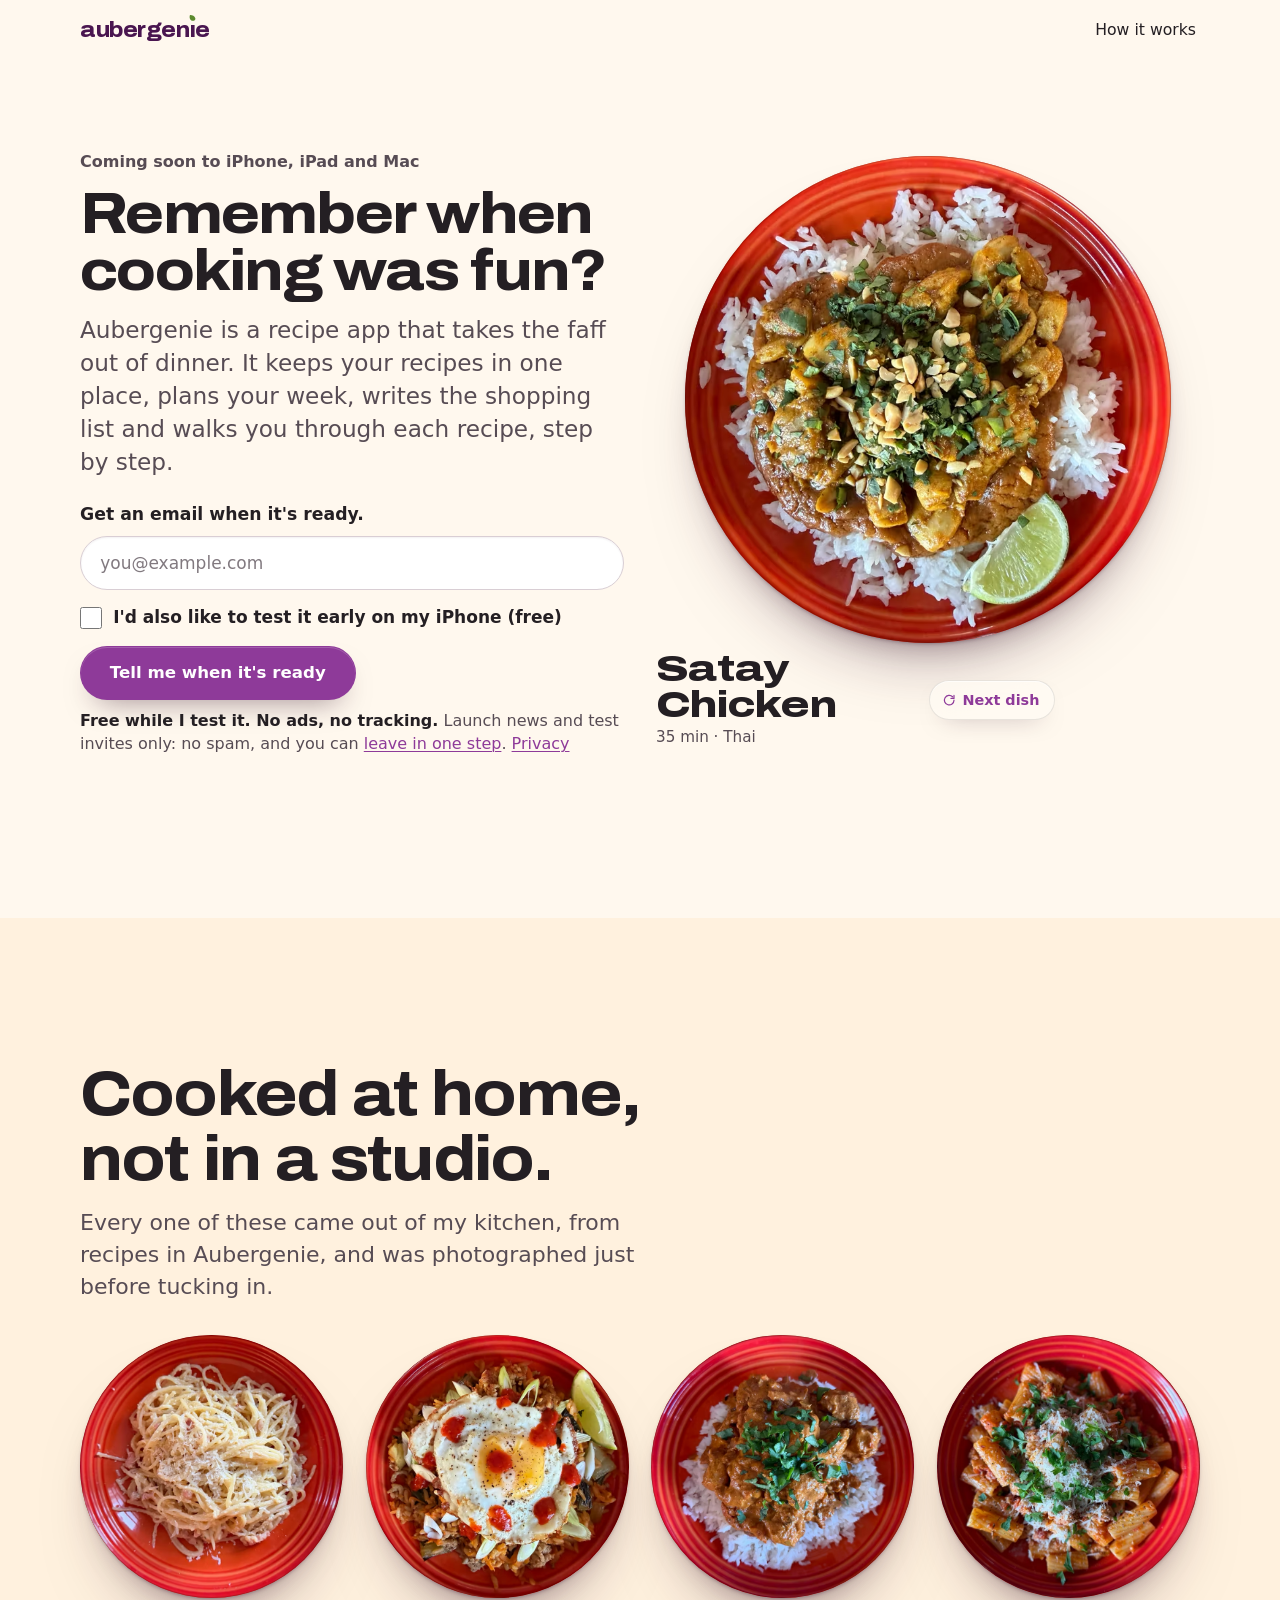
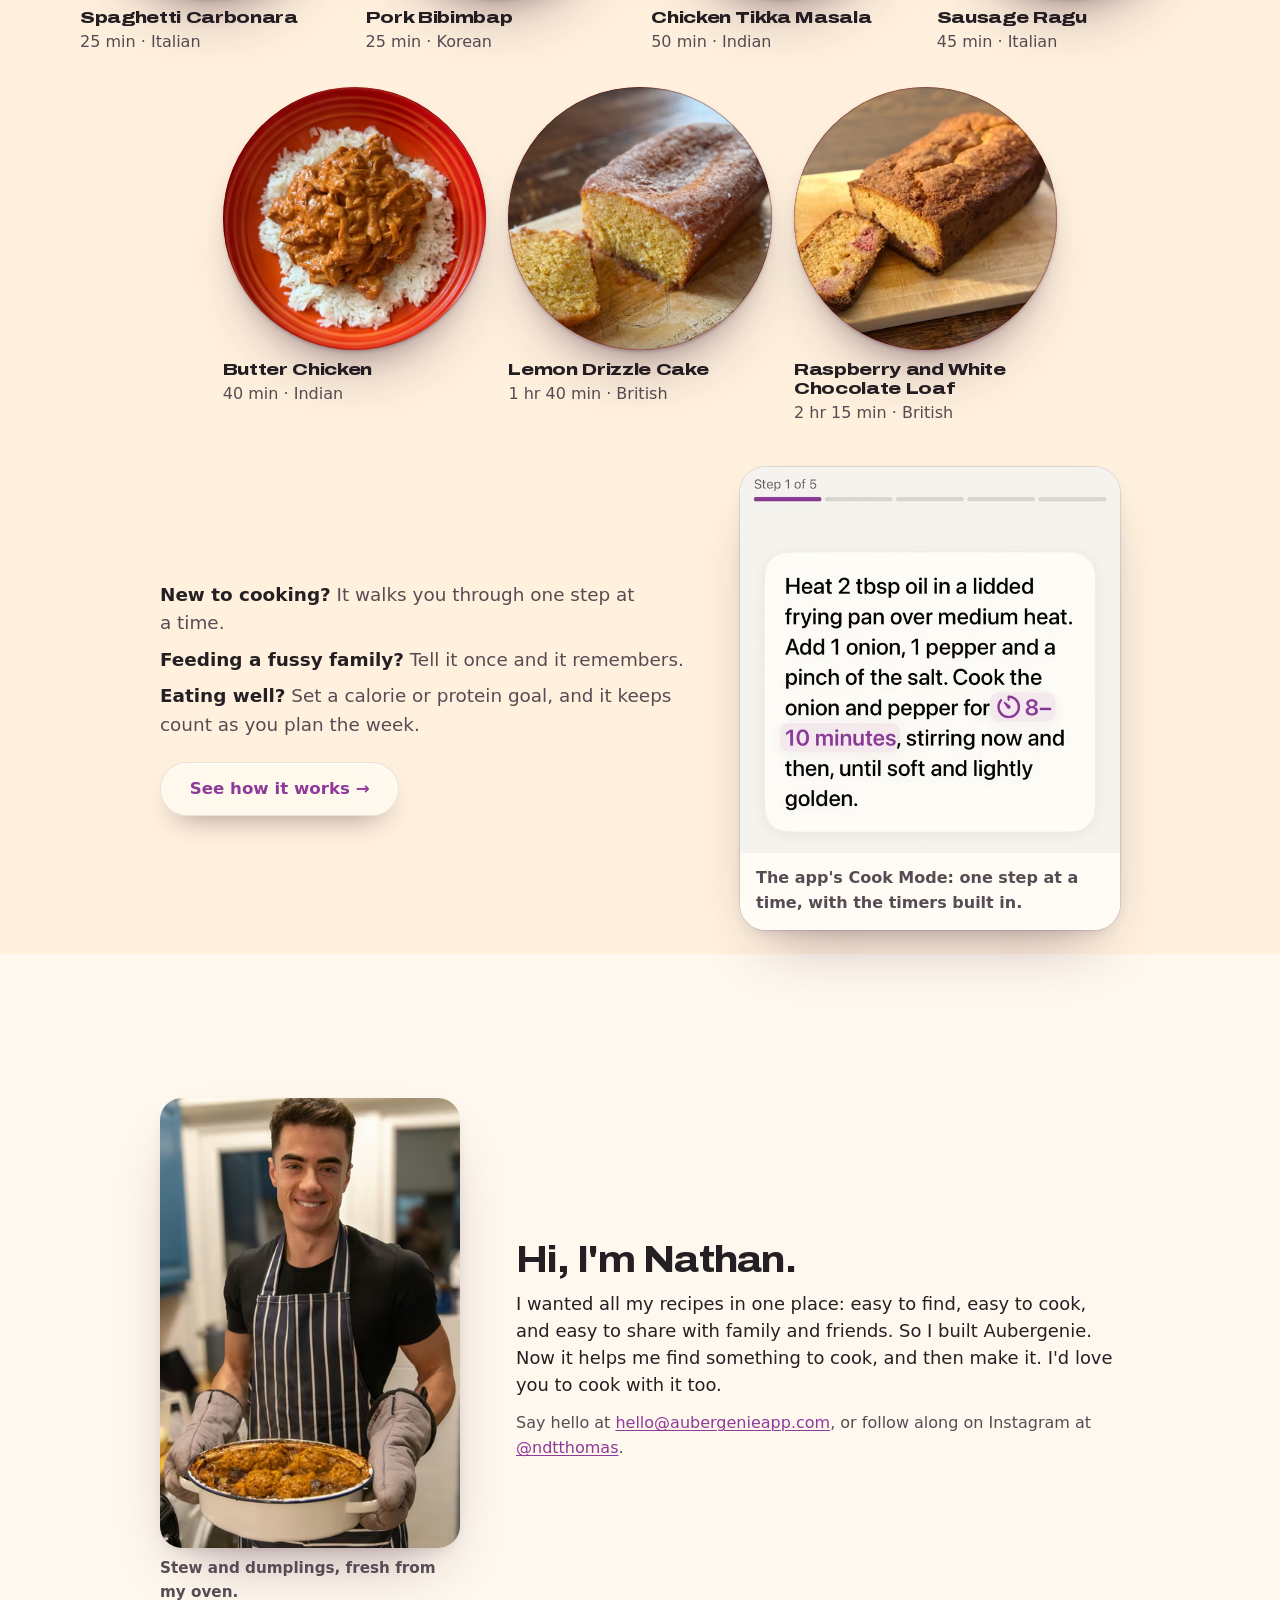
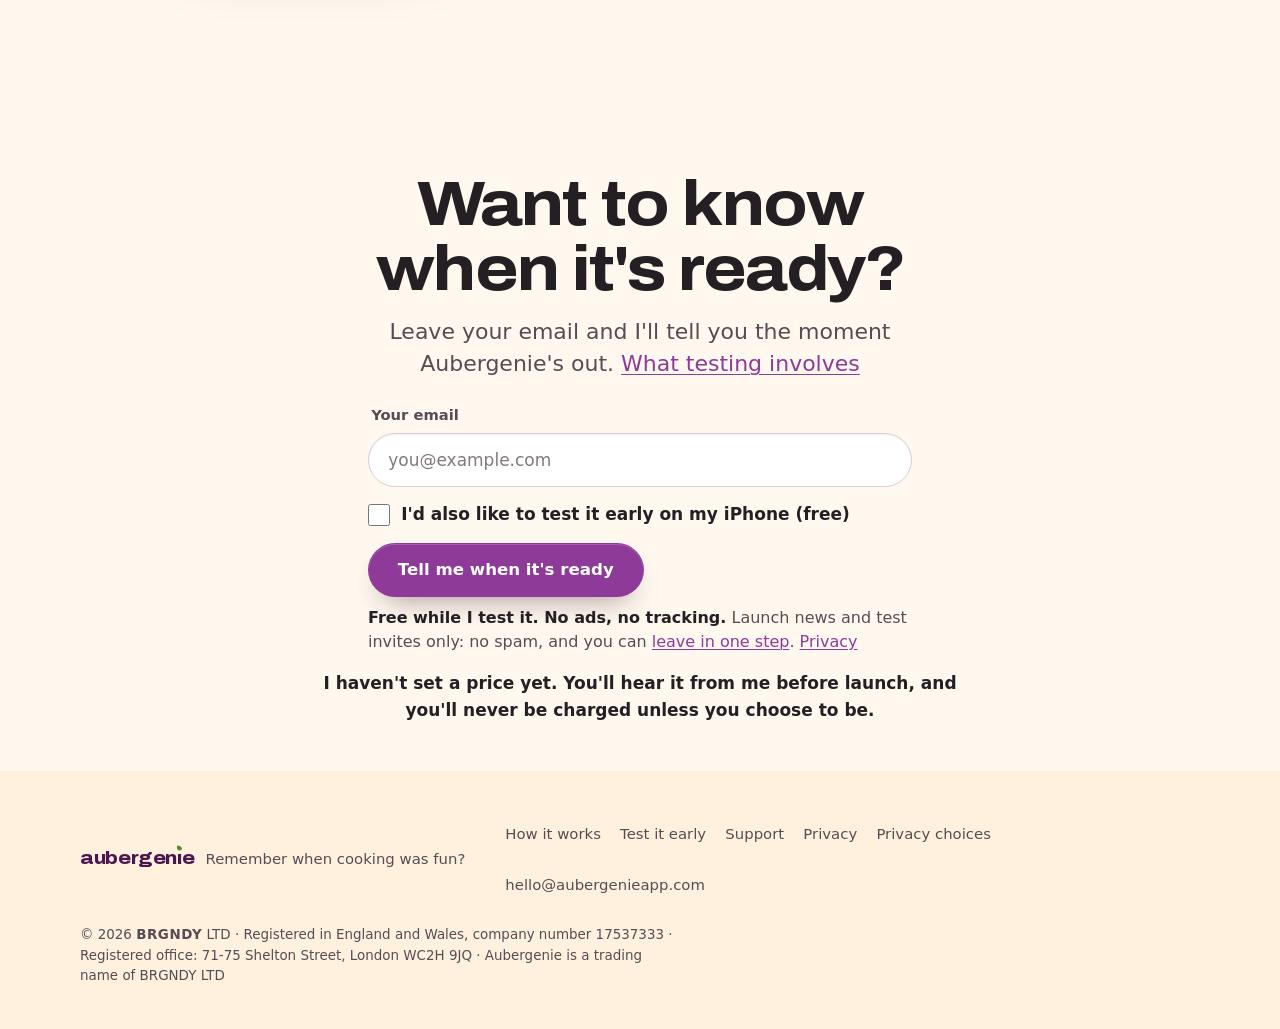
==== index.html @ 12bb4323 "One-step sign-up, one phrase for the action, and the app shown once - Sign-up is now email, tick box" ====
<!DOCTYPE html>
<html lang="en-GB">
<head>
<meta charset="utf-8">
<meta name="viewport" content="width=device-width, initial-scale=1, viewport-fit=cover">
<title>Aubergenie — Remember when cooking was fun?</title>
<meta name="description" content="Aubergenie is a recipe app that takes the faff out of dinner. It keeps your recipes in one place, plans your week, writes the shopping list and walks you through each recipe. Coming soon to iPhone, iPad and Mac.">
<link rel="canonical" href="https://aubergenieapp.com/">

<meta name="referrer" content="no-referrer">
<meta name="color-scheme" content="light dark">
<meta name="theme-color" content="#FFF8EE" media="(prefers-color-scheme: light)">
<meta name="theme-color" content="#16101A" media="(prefers-color-scheme: dark)">
<meta property="og:type" content="website">
<meta property="og:site_name" content="Aubergenie">
<meta property="og:title" content="Remember when cooking was fun?">
<meta property="og:description" content="A recipe app that takes the faff out of dinner. Coming soon to iPhone, iPad and Mac: leave your email to hear when it's ready.">
<meta property="og:url" content="https://aubergenieapp.com/">
<meta property="og:image" content="https://aubergenieapp.com/static/images/og.jpg?v=3">
<meta property="og:image:width" content="1200">
<meta property="og:image:height" content="630">
<meta property="og:image:alt" content="Aubergenie: Remember when cooking was fun? Coming soon to iPhone.">
<meta property="og:locale" content="en_GB">
<meta name="twitter:card" content="summary_large_image">
<link rel="icon" href="/static/icons/icon-32.png?v=845df502" sizes="32x32" type="image/png">
<link rel="icon" href="/static/icons/icon-192.png?v=845df502" sizes="192x192" type="image/png">
<link rel="apple-touch-icon" href="/static/icons/icon-180.png">
<link rel="manifest" href="/site.webmanifest">
<link rel="preload" href="/static/fonts/archivo-variable-latin.woff2" as="font" type="font/woff2" crossorigin>
<link rel="stylesheet" href="/static/css/site.css?v=f1d834fdd0">
<link rel="stylesheet" href="/static/css/launch.css?v=38">
<script>(function(d){d.classList.add('js');try{d.classList.add(matchMedia('(prefers-reduced-motion: reduce)').matches?'still':'motion')}catch(e){d.classList.add('still')}setTimeout(function(){if(!d.classList.contains('js-ready')){d.classList.remove('motion');d.classList.add('still')}},4000)})(document.documentElement)</script>
</head>
<body class="page-home page-launch page-index">
<a class="skip" href="#main">Skip to content</a>
<header class="site-header" data-header>
  <div class="wrap">
    <a class="brand" href="/" aria-label="Aubergenie home">
      <span class="wordmark" aria-hidden="true">aubergen<span class="wm-i">ı<svg viewBox="0 0 100 100"><path d="M50 2C78 20 92 48 84 78 78 96 56 100 40 90 14 74 10 36 50 2Z"/></svg></span>e</span>
    </a>
    <nav class="site-nav" aria-label="Site">
      <a href="/how-it-works/">How it works</a>
      <a class="btn btn-small btn-fill header-cta" href="#join" data-header-cta>Tell me when it's ready</a>
    </nav>
  </div>
</header>

<main id="main">
<section class="hero" id="top" data-hero>
  <div class="wrap hero-grid">
    <div class="hero-copy">
      <p class="hero-eyebrow">Coming soon to iPhone, iPad and Mac</p>
      <h1>Remember when cooking was fun?</h1>
      <p class="lede">Aubergenie is a recipe app that takes the faff out of dinner. It keeps your recipes in one place, plans your week, writes the shopping list and walks you through each recipe, step by step.</p>

      <form class="signup" action="mailto:hello@aubergenieapp.com" method="post" data-signup>
        <input type="hidden" name="source" value="home-top">
        <p class="hp" aria-hidden="true"><label>Leave this empty <input type="text" name="company" tabindex="-1" autocomplete="off"></label></p>
        <label class="signup-label signup-prompt" for="top-email">Get an email when it's ready.</label>
        <div class="signup-row">
          <input class="signup-email" id="top-email" type="email" name="email" autocomplete="email" autocapitalize="off" spellcheck="false" placeholder="you@example.com" required>
        </div>
        <label class="signup-check">
          <input type="checkbox" name="tester" value="yes">
          <span>I'd also like to test it early on my iPhone (free)</span>
        </label>
        <div class="signup-submit"><button class="btn btn-primary btn-fill" type="submit" data-hero-cta>Tell me when it's ready</button></div>
        <p class="signup-note"><strong>Free while I test it. No ads, no tracking.</strong> Launch news and test invites only: no spam, and you can <a href="/privacy/choices/#email-list">leave in one step</a>. <a href="/privacy/#email-list">Privacy</a></p>
        <p class="signup-status" data-signup-status role="status" aria-live="polite"></p>
      </form>
    </div>

    <div class="hero-stage">
      <figure class="plate plate-hero" data-hero-plate>
        <picture>
          <source data-plate-avif type="image/avif" srcset="/static/images/plate-satay-720.avif 720w, /static/images/plate-satay-1440.avif 1440w" sizes="(min-width: 900px) min(46vw, 700px), (min-width: 600px) 60vw, min(78vw, 320px)">
          <img data-plate-img src="/static/images/plate-satay-720.jpg"
               srcset="/static/images/plate-satay-720.jpg 720w, /static/images/plate-satay-1440.jpg 1440w"
               sizes="(min-width: 900px) min(46vw, 700px), (min-width: 600px) 60vw, min(78vw, 320px)" width="1440" height="1440" fetchpriority="high" decoding="sync"
               alt="Satay chicken on jasmine rice with chopped peanuts, coriander and a lime wedge, on a red plate.">
        </picture>
      </figure>
      <div class="float hero-float" aria-hidden="true">
        <picture>
          <source srcset="/static/icons/icon-dark-128.png?v=845df502 128w, /static/icons/icon-dark-256.png?v=845df502 256w" media="(prefers-color-scheme: dark)" sizes="(min-width: 900px) 88px, 56px">
          <img class="float-icon" src="/static/icons/icon-128.png?v=845df502" srcset="/static/icons/icon-128.png?v=845df502 128w, /static/icons/icon-256.png?v=845df502 256w" sizes="(min-width: 900px) 88px, 56px" width="56" height="56" decoding="async" alt="">
        </picture>
        <i class="float-shadow"></i>
      </div>
      <div class="hero-caption" aria-live="polite" aria-atomic="true">
        <p class="dish" data-plate-title>Satay Chicken</p>
        <p class="facts" data-plate-facts>35 min · Thai</p>
      </div>
      <button class="btn btn-small btn-next" type="button" data-next-dish hidden>
        <svg viewBox="0 0 24 24" aria-hidden="true"><path d="M20 12a8 8 0 1 1-2.3-5.7"/><path d="M20 4v5h-5"/></svg>Next dish
      </button>
    </div>
  </div>
  <script type="application/json" data-dishes>[{"stem": "satay", "title": "Satay Chicken", "facts": "35 min \u00b7 Thai", "alt": "Satay chicken on jasmine rice with chopped peanuts, coriander and a lime wedge, on a red plate."}, {"stem": "chicken-tikka-masala", "title": "Chicken Tikka Masala", "facts": "50 min \u00b7 Indian", "alt": "Chicken tikka masala on rice with coriander, on a red plate."}, {"stem": "spaghetti-carbonara", "title": "Spaghetti Carbonara", "facts": "25 min \u00b7 Italian", "alt": "Spaghetti carbonara with grated cheese, on a red plate."}, {"stem": "bibimbap", "title": "Pork Bibimbap", "facts": "25 min \u00b7 Korean", "alt": "A Korean rice bowl with pork, vegetables and a fried egg with chilli sauce, on a red plate."}, {"stem": "butter-chicken", "title": "Butter Chicken", "facts": "40 min \u00b7 Indian", "alt": "Butter chicken on basmati rice, on a red plate."}, {"stem": "ragu", "title": "Sausage Ragu", "facts": "45 min \u00b7 Italian", "alt": "Rigatoni in a sausage ragu with parsley and grated Parmesan, on a red plate."}, {"stem": "lemon-drizzle-cake", "title": "Lemon Drizzle Cake", "facts": "1 hr 40 min \u00b7 British", "alt": "A lemon drizzle loaf with a slice cut, on a wooden board."}]</script>
</section>

<section class="scene scene-plates band" id="plates" data-reveal>
  <div class="wrap">
    <header class="scene-head">
      <h2>Cooked at home, not in a studio.</h2>
      <p class="scene-lede">Every one of these came out of my kitchen, from recipes in Aubergenie, and was photographed just before tucking in.</p>
    </header>
    <ul class="gallery reveal" tabindex="0" aria-label="Dishes cooked from recipes in Aubergenie">
<li class="plate plate-small"><picture><source type="image/avif" srcset="/static/images/plate-spaghetti-carbonara-720.avif"><img src="/static/images/plate-spaghetti-carbonara-720.jpg" width="720" height="720" loading="lazy" decoding="async" alt="Spaghetti carbonara with grated cheese, on a red plate."></picture><p class="plate-name"><span class="dish">Spaghetti Carbonara</span><span class="facts">25 min · Italian</span></p></li>
<li class="plate plate-small"><picture><source type="image/avif" srcset="/static/images/plate-bibimbap-720.avif"><img src="/static/images/plate-bibimbap-720.jpg" width="720" height="720" loading="lazy" decoding="async" alt="A Korean rice bowl with pork, vegetables and a fried egg with chilli sauce, on a red plate."></picture><p class="plate-name"><span class="dish">Pork Bibimbap</span><span class="facts">25 min · Korean</span></p></li>
<li class="plate plate-small"><picture><source type="image/avif" srcset="/static/images/plate-chicken-tikka-masala-720.avif"><img src="/static/images/plate-chicken-tikka-masala-720.jpg" width="720" height="720" loading="lazy" decoding="async" alt="Chicken tikka masala on rice with coriander, on a red plate."></picture><p class="plate-name"><span class="dish">Chicken Tikka Masala</span><span class="facts">50 min · Indian</span></p></li>
<li class="plate plate-small"><picture><source type="image/avif" srcset="/static/images/plate-ragu-720.avif"><img src="/static/images/plate-ragu-720.jpg" width="720" height="720" loading="lazy" decoding="async" alt="Rigatoni in a sausage ragu with parsley and grated Parmesan, on a red plate."></picture><p class="plate-name"><span class="dish">Sausage Ragu</span><span class="facts">45 min · Italian</span></p></li>
<li class="plate plate-small"><picture><source type="image/avif" srcset="/static/images/plate-butter-chicken-720.avif"><img src="/static/images/plate-butter-chicken-720.jpg" width="720" height="720" loading="lazy" decoding="async" alt="Butter chicken on basmati rice, on a red plate."></picture><p class="plate-name"><span class="dish">Butter Chicken</span><span class="facts">40 min · Indian</span></p></li>
<li class="plate plate-small"><picture><source type="image/avif" srcset="/static/images/plate-lemon-drizzle-cake-720.avif"><img src="/static/images/plate-lemon-drizzle-cake-720.jpg" width="720" height="720" loading="lazy" decoding="async" alt="A lemon drizzle loaf with a slice cut, on a wooden board."></picture><p class="plate-name"><span class="dish">Lemon Drizzle Cake</span><span class="facts">1 hr 40 min · British</span></p></li>
<li class="plate plate-small"><picture><source type="image/avif" srcset="/static/images/plate-raspberry-white-chocolate-loaf-720.avif"><img src="/static/images/plate-raspberry-white-chocolate-loaf-720.jpg" width="720" height="720" loading="lazy" decoding="async" alt="A raspberry and white chocolate loaf with a slice cut, on a wooden board."></picture><p class="plate-name"><span class="dish">Raspberry and White Chocolate Loaf</span><span class="facts">2 hr 15 min · British</span></p></li>
    </ul>
    <p class="gallery-hint" aria-hidden="true">Swipe for more</p>
    <div class="peek">
    <ul class="plates-for">
      <li><strong>New to cooking?</strong> It walks you through one step at a time.</li>
      <li><strong>Feeding a fussy family?</strong> Tell it once and it remembers.</li>
      <li><strong>Eating well?</strong> Set a calorie or protein goal, and it keeps count as you plan the week.</li>
    </ul>
    <figure class="shot-detail peek-shot">
      <picture>
        <source media="(prefers-color-scheme: dark)" type="image/avif" srcset="/static/images/peek-cook-dark-640.avif 640w, /static/images/peek-cook-dark-1280.avif 1280w" sizes="(min-width: 760px) 380px, min(100vw - 40px, 420px)">
        <source media="(prefers-color-scheme: dark)" srcset="/static/images/peek-cook-dark-640.jpg 640w, /static/images/peek-cook-dark-1280.jpg 1280w" sizes="(min-width: 760px) 380px, min(100vw - 40px, 420px)">
        <source type="image/avif" srcset="/static/images/peek-cook-640.avif 640w, /static/images/peek-cook-1280.avif 1280w" sizes="(min-width: 760px) 380px, min(100vw - 40px, 420px)">
        <img src="/static/images/peek-cook-640.jpg" srcset="/static/images/peek-cook-640.jpg 640w, /static/images/peek-cook-1280.jpg 1280w" sizes="(min-width: 760px) 380px, min(100vw - 40px, 420px)" width="640" height="650" loading="lazy" decoding="async"
             alt="Aubergenie's Cook Mode, step 1 of 5, in large text: heat 2 tbsp oil, add 1 onion, 1 pepper and a pinch of salt, and cook for 8 to 10 minutes, with the time shown as a timer you can tap.">
      </picture>
      <figcaption>The app's Cook Mode: one step at a time, with the timers built in.</figcaption>
    </figure>
    <p class="plates-more"><a class="btn btn-primary" href="/how-it-works/">See how it works &rarr;</a></p>
    </div>
  </div>
</section>

<section class="scene scene-meet" id="meet" data-reveal>
  <div class="wrap meet-grid reveal">
    <figure class="founder-photo">
      <picture>
        <source type="image/avif" srcset="/static/images/nathan-stew-400.avif 400w, /static/images/nathan-stew-724.avif 724w" sizes="(min-width: 900px) 260px, 220px">
        <img src="/static/images/nathan-stew-400.jpg" srcset="/static/images/nathan-stew-400.jpg 400w, /static/images/nathan-stew-724.jpg 724w" sizes="(min-width: 900px) 260px, 220px" width="400" height="600" loading="lazy" decoding="async"
             alt="Nathan in his kitchen, wearing a striped apron and oven gloves, holding a dish of stew and dumplings fresh from the oven.">
      </picture>
      <figcaption>Stew and dumplings, fresh from my oven.</figcaption>
    </figure>
    <div class="founder-note">
      <p class="founder-hi">Hi, I'm Nathan.</p>
      <p class="founder">I wanted all my recipes in one place: easy to find, easy to cook, and easy to share with family and friends. So I built Aubergenie. Now it helps me find something to cook, and then make it. I'd love you to cook with it too.</p>
      <p class="founder-contact">Say hello at <a href="mailto:hello@aubergenieapp.com">hello@aubergenieapp.com</a>, or follow along on Instagram at <a href="https://www.instagram.com/ndtthomas/" rel="me">@ndtthomas</a>.</p>
    </div>
  </div>
</section>

<section class="scene scene-invite scene-join" id="join" data-reveal>
  <div class="wrap invite-grid reveal">
    <h2>Want to know when it's ready?</h2>
    <p class="scene-lede invite-lede">Leave your email and I'll tell you the moment Aubergenie's out. <a href="/beta/">What testing involves</a></p>

      <form class="signup signup-centre" action="mailto:hello@aubergenieapp.com" method="post" data-signup>
        <input type="hidden" name="source" value="home-join">
        <p class="hp" aria-hidden="true"><label>Leave this empty <input type="text" name="company" tabindex="-1" autocomplete="off"></label></p>
        <label class="signup-label" for="join-email">Your email</label>
        <div class="signup-row">
          <input class="signup-email" id="join-email" type="email" name="email" autocomplete="email" autocapitalize="off" spellcheck="false" placeholder="you@example.com" required>
        </div>
        <label class="signup-check">
          <input type="checkbox" name="tester" value="yes">
          <span>I'd also like to test it early on my iPhone (free)</span>
        </label>
        <div class="signup-submit"><button class="btn btn-primary btn-fill" type="submit">Tell me when it's ready</button></div>
        <p class="signup-note"><strong>Free while I test it. No ads, no tracking.</strong> Launch news and test invites only: no spam, and you can <a href="/privacy/choices/#email-list">leave in one step</a>. <a href="/privacy/#email-list">Privacy</a></p>
        <p class="signup-status" data-signup-status role="status" aria-live="polite"></p>
      </form>

    <p class="invite-trust">I haven't set a price yet. You'll hear it from me before launch, and you'll never be charged unless you choose to be.</p>
  </div>
</section>

</main>

<footer class="site-footer">
  <div class="wrap">
    <div class="footer-brand">
      <span class="wordmark wordmark-small" aria-hidden="true">aubergen<span class="wm-i">ı<svg viewBox="0 0 100 100"><path d="M50 2C78 20 92 48 84 78 78 96 56 100 40 90 14 74 10 36 50 2Z"/></svg></span>e</span><span class="sr-only">Aubergenie</span>
      <span class="footer-tag">Remember when cooking was fun?</span>
    </div>
    <nav class="footer-nav" aria-label="Legal and support">
      <a href="/how-it-works/">How it works</a>
      <a href="/beta/">Test it early</a>
      <a href="/support/">Support</a>
      <a href="/privacy/">Privacy</a>
      <a href="/privacy/choices/">Privacy choices</a>
      <a href="mailto:hello@aubergenieapp.com">hello@aubergenieapp.com</a>
    </nav>
    <p class="footer-legal">© 2026 <span class="brgndy">BRGNDY</span> LTD · Registered in England and Wales, company number 17537333 · Registered office: 71-75 Shelton Street, London WC2H 9JQ · Aubergenie is a trading name of BRGNDY LTD</p>
  </div>
</footer>
<script src="/static/js/site.js?v=4" defer></script>
<script src="/static/js/signup.js?v=10" defer></script>
</body>
</html>
---- static/css/site.css ----
:root {
  --paper: #FFF8EE;
  --band: #FFF1DE;
  --surface: #FFFCF6;
  --raised: #FFFFFF;
  --hair: #E9D9C8;
  --hair-strong: #D9CED4;
  --ink: #241F23;
  --ink-2: #6E626A;
  --accent: #8E3A99;
  --accent-strong: #6B2575;
  --accent-soft: #F4E5E6;
  --mark: #4A1650;
  --leaf: #5C8A2E;
  --yolk: #FFB51F;
  --flesh: #FFF1DE;
  --success: #286348;
  --glass: rgba(255, 251, 245, .74);
  --glass-edge: rgba(36, 31, 35, .10);
  --glass-lip: rgba(255, 255, 255, .65);
  --g1: #F26A14;
  --g2: #E82267;
  --g3: #7A32E0;
  --shadow-ink: 52, 18, 40;
  --shadow: 0 30px 60px -30px rgba(var(--shadow-ink), .45), 0 6px 18px -10px rgba(var(--shadow-ink), .25);
  --shadow-soft: 0 18px 40px -26px rgba(var(--shadow-ink), .4);
  --plate-shadow: 0 40px 70px -40px rgba(var(--shadow-ink), .55), 0 14px 30px -18px rgba(var(--shadow-ink), .35);
  --radius: 28px;
  --radius-s: 18px;
  --wrap: 1120px;
  --gutter: max(20px, env(safe-area-inset-left), env(safe-area-inset-right));
  --font: -apple-system, BlinkMacSystemFont, system-ui, "SF Pro Text", "Helvetica Neue", Helvetica, Arial, sans-serif;
  --mono: ui-monospace, "SF Mono", Menlo, Consolas, monospace;
  --ease: cubic-bezier(.2, .7, .2, 1);
  --dur: .7s;
  color-scheme: light dark;
}
@media (prefers-color-scheme: dark) {
  :root {
    --paper: #16101A;
    --band: #211923;
    --surface: #231A26;
    --raised: #2A202C;
    --hair: #3A2C3B;
    --hair-strong: #514650;
    --ink: #FFF1DE;
    --ink-2: #C4B7BF;
    --accent: #C88FD3;
    --accent-strong: #E2BCEA;
    --accent-soft: #36273B;
    --mark: #FFF1DE;
    --yolk: #E5A11C;
    --success: #96D4AD;
    --glass: rgba(42, 32, 44, .66);
    --glass-edge: rgba(255, 255, 255, .12);
    --glass-lip: rgba(255, 255, 255, .10);
    --shadow-ink: 0, 0, 0;
    --shadow: 0 30px 60px -30px rgba(0, 0, 0, .8), 0 6px 18px -10px rgba(0, 0, 0, .5);
    --shadow-soft: 0 18px 40px -26px rgba(0, 0, 0, .7);
    --plate-shadow: 0 40px 70px -36px rgba(0, 0, 0, .9), 0 14px 30px -16px rgba(0, 0, 0, .6);
  }
}
@media (prefers-contrast: more) {
  :root { --accent: var(--accent-strong); --glass: var(--surface); --glass-edge: #887B85; }
}
*, *::before, *::after { box-sizing: border-box; }
html { -webkit-text-size-adjust: 100%; scroll-behavior: smooth; scroll-padding-top: calc(72px + env(safe-area-inset-top)); }
@supports (font: -apple-system-body) { html { font: -apple-system-body; } }
@media (prefers-reduced-motion: reduce) { html { scroll-behavior: auto; } }
body {
  margin: 0;
  font: 1rem/1.55 var(--font);
  color: var(--ink);
  background: var(--paper);
  -webkit-font-smoothing: antialiased;
  text-rendering: optimizeLegibility;
  overflow-x: hidden;
}
@supports not (font: -apple-system-body) { body { font-size: 1.0625rem; } }
img { max-width: 100%; height: auto; }
a { color: var(--accent); text-decoration-thickness: 1px; text-underline-offset: .15em; }
a:hover { text-decoration-thickness: 2px; }
:focus-visible { outline: 3px solid var(--accent); outline-offset: 3px; border-radius: 8px; }
.sr-only { position: absolute; width: 1px; height: 1px; overflow: hidden; clip: rect(0 0 0 0); white-space: nowrap; }
[hidden] { display: none !important; }
svg { fill: none; stroke: currentColor; stroke-width: 2; stroke-linecap: round; stroke-linejoin: round; }
h1, h2, h3 { margin: 0; line-height: 1.04; letter-spacing: -0.028em; font-weight: 700; text-wrap: balance; }
h1 { font-size: clamp(2.25rem, 1.2rem + 4.5vw, 4.75rem); font-weight: 760; letter-spacing: -0.03em; line-height: 1; }
h2 { font-size: clamp(2.25rem, 1.4rem + 3.2vw, 4rem); font-weight: 740; letter-spacing: -0.028em; line-height: 1.02; }
h3 { font-size: clamp(1.375rem, 1.2rem + .75vw, 1.75rem); font-weight: 700; letter-spacing: -0.015em; line-height: 1.12; }
p { margin: 0; }
p + p { margin-top: 1em; }
@font-face {
  font-family: "Archivo";
  font-style: normal; font-weight: 100 900; font-stretch: 62% 125%; font-display: swap;
  src: url("/static/fonts/archivo-variable-latin.woff2") format("woff2");
  unicode-range: U+0000-00FF, U+0131, U+0152-0153, U+02BB-02BC, U+02C6, U+02DA, U+02DC, U+0304, U+0308, U+0329, U+2000-206F, U+20AC, U+2122, U+2191, U+2193, U+2212, U+2215, U+FEFF, U+FFFD;
}
.wordmark {
  font-family: "Archivo", var(--font); font-weight: 760; font-stretch: 115%;
  letter-spacing: -0.02em; line-height: 1; color: var(--mark); font-size: 1.32rem; white-space: nowrap;
}
.wm-i { position: relative; display: inline-block; }
.wm-i svg { position: absolute; left: 50%; top: 0; width: .36em; height: .36em; transform: translate(-50%, -64%) rotate(-35deg); fill: var(--leaf); stroke: none; }
.wordmark-small { font-size: 1.15rem; }
.dish { font-family: "Archivo", var(--font); font-weight: 800; font-stretch: 125%; letter-spacing: -0.02em; line-height: .98; }
h1, h2 { font-family: "Archivo", var(--font); font-stretch: 112%; }
.facts { font-size: .95rem; font-weight: 500; color: var(--ink-2); font-variant-numeric: tabular-nums; }
code { font-family: var(--mono); font-size: .92em; background: var(--surface); border: 1px solid var(--hair); border-radius: 6px; padding: .05em .35em; }
pre { font-family: var(--mono); font-size: .9rem; line-height: 1.5; background: var(--surface); border: 1px solid var(--hair); border-radius: 14px; padding: 1rem 1.2rem; overflow-x: auto; }
pre code { background: none; border: 0; padding: 0; font-size: inherit; }
.wrap { width: min(100% - 2 * var(--gutter), var(--wrap)); margin-inline: auto; }
.eyebrow { font-size: .95rem; font-weight: 600; color: var(--accent); margin: 0 0 .8rem; }
.lede { font-size: clamp(1.15rem, 1.05rem + .55vw, 1.45rem); line-height: 1.42; color: var(--ink-2); max-width: 34ch; text-wrap: pretty; }
.scene-lede { font-size: clamp(1.125rem, 1rem + .56vw, 1.375rem); line-height: 1.45; color: var(--ink-2); max-width: 42ch; text-wrap: pretty; margin-top: 1rem; }
.quiet-centre { margin-inline: auto; text-align: center; }
.quiet { margin-top: 1rem; font-size: .92rem; line-height: 1.5; color: var(--ink-2); max-width: 42ch; text-wrap: pretty; }
.meta { color: var(--ink-2); font-size: .95rem; }
.small { font-size: .85rem; color: var(--ink-2); }
.skip { position: absolute; left: 1rem; top: -3rem; background: var(--raised); color: var(--ink); padding: .6rem 1rem; border-radius: 999px; z-index: 100; }
.skip:focus { top: 1rem; }
.btn {
  display: inline-flex; align-items: center; justify-content: center; gap: .5rem;
  min-height: 52px; padding: 0 1.6rem; border-radius: 999px;
  font: 600 1.04rem/1.2 var(--font); text-decoration: none; color: var(--accent);
  background: var(--glass);
  border: 1px solid var(--glass-edge);
  box-shadow: inset 0 1px 0 var(--glass-lip), 0 10px 24px -16px rgba(var(--shadow-ink), .5);
  -webkit-backdrop-filter: blur(18px) saturate(1.3); backdrop-filter: blur(18px) saturate(1.3);
  transition: transform .18s var(--ease), box-shadow .18s var(--ease);
  cursor: pointer;
}
.btn svg { width: 1.1em; height: 1.1em; }
.btn:hover { transform: translateY(-1px); box-shadow: inset 0 1px 0 var(--glass-lip), 0 14px 28px -14px rgba(var(--shadow-ink), .5); text-decoration: none; }
.btn:active { transform: translateY(0); }
.btn-primary { min-height: 54px; padding: 0 1.8rem; box-shadow: inset 0 1px 0 var(--glass-lip), 0 14px 30px -16px rgba(var(--shadow-ink), .55); }
.btn-primary:hover { box-shadow: inset 0 1px 0 var(--glass-lip), 0 18px 34px -16px rgba(var(--shadow-ink), .6); }
.btn-quiet { background: transparent; border-color: transparent; box-shadow: none; -webkit-backdrop-filter: none; backdrop-filter: none; }
.btn-quiet:hover { box-shadow: none; text-decoration: underline; transform: none; }
.btn-small { min-height: 44px; padding: 0 1.1rem; font-size: .95rem; }
.btn-round { width: 46px; height: 46px; min-height: 0; padding: 0; border-radius: 50%; }
.btn-round svg { width: 20px; height: 20px; }
.still .btn, .still .btn:hover { transition: none; transform: none; }
.chips { display: flex; flex-wrap: wrap; gap: .5rem; margin: 1.3rem 0 0; padding: 2px; }
.chip:focus-visible { outline-offset: -3px; }
.chip {
  flex: 0 0 auto; min-height: 40px; padding: 0 .95rem; border-radius: 999px;
  font: 600 .95rem/1 var(--font); color: var(--ink); background: var(--glass);
  border: 1px solid var(--glass-edge); box-shadow: inset 0 1px 0 var(--glass-lip);
  -webkit-backdrop-filter: blur(14px); backdrop-filter: blur(14px); cursor: pointer;
  transition: background .18s ease, color .18s ease, border-color .18s ease;
}
.chip[aria-pressed="true"] { color: var(--accent); background: var(--accent-soft); border-color: color-mix(in srgb, var(--accent) 35%, transparent); }
@media (hover: hover) { .chip:hover { border-color: color-mix(in srgb, var(--accent) 45%, var(--glass-edge)); } }
.actions { display: flex; flex-wrap: wrap; gap: .6rem 1rem; align-items: center; margin-top: 1.5rem; }
.actions-centre { justify-content: center; }
.cta-note { margin-top: .7rem; font-size: 1rem; color: var(--ink-2); max-width: 44ch; text-wrap: pretty; }
.cta-secondary { margin-top: .45rem; font-size: .92rem; }
.cta-secondary:empty { display: none; }
.link-quiet { color: var(--accent); font-weight: 600; text-decoration: none; }
.link-quiet:hover { text-decoration: underline; }
.copy-btn {
  font: 600 .88rem/1 var(--font); color: var(--accent); background: var(--surface);
  border: 1px solid var(--hair); border-radius: 999px; padding: .5rem .85rem; cursor: pointer; margin-left: .4rem;
}
.copy-btn:hover { border-color: var(--accent); }
.site-header { position: sticky; top: 0; z-index: 20; background: transparent; }
.site-header::before {
  content: ""; position: absolute; inset: 0; opacity: 0; pointer-events: none;
  background: color-mix(in srgb, var(--paper) 80%, transparent);
  -webkit-backdrop-filter: blur(18px) saturate(1.3); backdrop-filter: blur(18px) saturate(1.3);
  border-bottom: 1px solid color-mix(in srgb, var(--hair) 70%, transparent);
}
.motion .site-header::before { transition: opacity .3s ease; }
.site-header.is-scrolled::before { opacity: 1; }
.site-header .wrap { position: relative; display: flex; align-items: center; justify-content: space-between; padding: 8px 0; min-height: 56px; }
.brand { display: inline-flex; align-items: center; gap: .55rem; color: var(--ink); text-decoration: none; min-height: 44px; }
.brand-icon { border-radius: 8px; box-shadow: 0 2px 8px -3px rgba(var(--shadow-ink), .5); }
.site-nav { display: flex; align-items: center; gap: 1rem; }
.site-nav > a:not(.btn) { color: var(--ink); text-decoration: none; font-weight: 500; font-size: .98rem; display: inline-flex; align-items: center; min-height: 44px; padding: 0 .25rem; }
.site-nav > a:not(.btn):hover { color: var(--accent); }
.header-cta { white-space: nowrap; }
.js .page-home .header-cta { display: none; }
.js .page-home .site-header.cta-away .header-cta { display: inline-flex; }
.motion .page-home .site-header.cta-away .header-cta { animation: fade .3s ease; }
@media (max-width: 899px) { .wordmark { font-size: 1.15rem; } }
.site-footer { background: var(--band); margin-top: 5rem; padding: 2.6rem 0 calc(2.6rem + env(safe-area-inset-bottom)); font-size: .93rem; color: var(--ink-2); }
.site-footer .wrap { display: grid; gap: 1.1rem; }
.footer-brand { display: flex; align-items: baseline; gap: .7rem; flex-wrap: wrap; }
.footer-tag { color: var(--ink-2); }
.footer-nav { display: flex; flex-wrap: wrap; gap: .4rem 1.2rem; }
.footer-nav a { color: var(--ink-2); text-decoration: none; min-height: 44px; display: inline-flex; align-items: center; }
.footer-nav a:hover { color: var(--accent); text-decoration: underline; }
.footer-legal { font-size: .84rem; max-width: 70ch; }
.brgndy { font-weight: 700; letter-spacing: .04em; }
.page-home .site-footer { margin-top: 0; }
@media (min-width: 720px) {
  .site-footer .wrap { grid-template-columns: auto 1fr; align-items: center; column-gap: 2.5rem; }
  .footer-legal { grid-column: 1 / -1; }
}
.screen {
  position: relative; margin: 0; width: 100%;
  border-radius: 12% / 6%; overflow: hidden;
  background: var(--surface);
  box-shadow: var(--shadow), 0 0 0 1px color-mix(in srgb, var(--hair-strong) 70%, transparent);
}
.screen img { display: block; width: 100%; height: auto; }
.screen figcaption { position: absolute; left: 0; right: 0; bottom: -2rem; text-align: center; font-size: .88rem; font-weight: 600; color: var(--ink-2); }
.plate { position: relative; margin: 0; border-radius: 50%; overflow: hidden; aspect-ratio: 1; background: #B8362B;
  box-shadow: var(--plate-shadow), 0 2px 4px -2px rgba(var(--shadow-ink), .5), inset 0 0 0 1px rgba(255, 255, 255, .18); }
.plate img { display: block; width: 100%; height: 100%; object-fit: cover; }
.plate::after { content: ""; position: absolute; inset: 0; border-radius: 50%; box-shadow: inset 0 0 0 1px rgba(60, 10, 10, .25), inset 0 -10px 24px -16px rgba(60, 10, 10, .35); pointer-events: none; }
.float { position: relative; display: grid; justify-items: center; }
.float-icon { position: relative; z-index: 1; display: block; }
.float-shadow { display: block; width: 64%; height: 10%; min-height: 5px; margin-top: 12%; border-radius: 50%; background: rgba(var(--shadow-ink), .22); filter: blur(4px); }
.motion .float.is-in .float-icon, .motion .hero-float .float-icon { animation: rise .9s var(--ease) .3s backwards; }
.motion .float.is-in .float-shadow, .motion .hero-float .float-shadow { animation: shrink .9s var(--ease) .3s backwards; }
@keyframes rise { from { transform: translateY(14%); } to { transform: none; } }
@keyframes shrink { from { transform: scaleX(1.25); opacity: 1; } to { transform: none; opacity: .8; } }
.hero { padding: .4rem 0 1rem; overflow: hidden; }
.hero-grid { display: grid; gap: 1.4rem; }
.hero-stage { order: -1; position: relative; display: grid; grid-template-columns: auto 1fr auto; grid-template-rows: auto auto; align-items: end; column-gap: .9rem; row-gap: .5rem; }
.plate-hero { grid-column: 1 / -1; grid-row: 1; width: min(70vw, 290px); justify-self: end; margin-right: calc(-1 * var(--gutter) - 6vw); }
.hero-float { grid-column: 1; grid-row: 1; align-self: end; margin-bottom: 6%; width: 56px; }
.hero-caption { grid-column: 1 / 3; grid-row: 2; }
.hero-caption .dish { font-size: clamp(1.4rem, 1.1rem + 1.5vw, 2.25rem); color: var(--ink); }
.hero-caption .facts { margin-top: .15rem; }
.hero-stage [data-next-dish] { grid-column: 3; grid-row: 2; align-self: center; }
.btn-next { min-height: 40px; padding: 0 .9rem 0 .75rem; font-size: .9rem; white-space: nowrap; gap: .4rem; }
.btn-next svg { width: 1em; height: 1em; }
.hero-eyebrow { font-size: .92rem; font-weight: 600; color: var(--ink-2); margin-bottom: .6rem; }
.hero-copy h1 { max-width: 15ch; }
.hero-copy .lede { margin-top: .9rem; }
.hero-copy .actions { margin-top: 1.3rem; }
.motion .plate-hero { animation: setdown 1.1s var(--ease) backwards; }
.motion .plate-hero picture { display: block; transition: transform .7s var(--ease); }
.motion .plate-hero.is-turning picture { transform: rotate(40deg); }
.motion .plate-hero img { transition: opacity .3s ease; }
.motion .plate-hero.is-turning img { opacity: .35; }
.motion .hero-caption { animation: fade .6s ease .7s backwards; }
@keyframes setdown { from { transform: rotate(-12deg) scale(.97); } to { transform: none; } }
@keyframes fade { from { opacity: 0; } to { opacity: 1; } }
@media (min-width: 900px) {
  .hero { padding: 1.5rem 0 2rem; }
  .hero-grid { grid-template-columns: minmax(0, 5fr) minmax(0, 7fr); align-items: center; gap: 2rem; min-height: min(82vh, 820px); }
  .hero-copy { order: 1; }
  .hero-stage { order: 2; grid-template-columns: auto 1fr auto; column-gap: 1.2rem; }
  .plate-hero { width: min(46vw, 700px); margin-right: calc(-1 * max(var(--gutter), (100vw - var(--wrap)) / 2) - 2vw); }
  .hero-float { width: 88px; margin-bottom: 8%; }
  .hero-caption .dish { font-size: clamp(1.8rem, 1.2rem + 1.4vw, 2.6rem); }
  .hero-copy h1 { max-width: 13ch; }
}
.scene { padding: 6rem 0 1rem; }
.scene-head { max-width: 46rem; }
.scene-head h2 { max-width: 14ch; }
.scene-head-centre { margin-inline: auto; text-align: center; }
.scene-head-centre h2, .scene-head-centre .scene-lede { margin-inline: auto; }
.band { background: var(--band); margin-top: 3rem; padding-top: 5rem; padding-bottom: 4rem; }
.motion .reveal { opacity: 0; transform: translateY(18px); transition: opacity var(--dur) var(--ease), transform var(--dur) var(--ease); }
.motion .reveal.is-in { opacity: 1; transform: none; }
.scene-find { overflow: hidden; }
.find-grid { display: grid; grid-template-columns: minmax(0, 1fr); gap: 2rem; }
.find-words, .find-stage, .find-input, .typed { min-width: 0; }
.verbs span { color: var(--ink-2); transition: color .4s ease; }
@media (min-width: 900px) { .verbs span { display: block; } }
.verbs span.is-on { color: var(--ink); }
.truth { margin-top: 1rem; font-size: 1.125rem; line-height: 1.45; color: var(--ink); max-width: 36ch; min-height: 5.4em; }
.truth-tag { display: block; margin-top: .45rem; font-size: .82rem; font-weight: 600; color: var(--ink-2); }
.find-stage { position: relative; display: grid; gap: 1rem; padding-top: .5rem; }
.find-input { position: relative; z-index: 2; min-height: 96px; display: flex; align-items: center; }
.input-link, .input-hand {
  display: inline-flex; align-items: center; gap: .6rem; min-height: 50px; max-width: 100%; padding: 0 1.1rem 0 .9rem; border-radius: 999px;
  background: var(--glass); border: 1px solid var(--glass-edge); box-shadow: inset 0 1px 0 var(--glass-lip), var(--shadow-soft);
  -webkit-backdrop-filter: blur(14px); backdrop-filter: blur(14px); font-weight: 500; color: var(--ink);
}
.input-link svg { width: 1.1em; height: 1.1em; color: var(--accent); flex: 0 0 auto; }
.input-hand { border-radius: 16px; min-height: 54px; font-weight: 600; }
.input-friend { display: flex; align-items: center; gap: .8rem; }
.file-tile { width: 92px; background: var(--raised); border-radius: 14px; overflow: hidden; box-shadow: 0 18px 36px -16px rgba(var(--shadow-ink), .6), 0 0 0 1px color-mix(in srgb, var(--hair-strong) 70%, transparent); }
.file-tile img { display: block; width: 100%; aspect-ratio: 1; object-fit: cover; }
.file-tile .recipe-file-title { font-size: .66rem; }
.file-tile .recipe-file-ext { font-size: .62rem; }
.input-friend-from { font-weight: 600; color: var(--ink-2); }
.typed { position: relative; white-space: nowrap; overflow: hidden; text-overflow: ellipsis; }
.motion .typed::after { content: ""; display: inline-block; width: 2px; height: 1.05em; background: var(--accent); margin-left: 2px; vertical-align: -0.15em; opacity: 0; }
.motion .is-typing .typed::after { opacity: 1; animation: caret 1s steps(2) infinite; }
@keyframes caret { to { opacity: 0; } }
.input-photo { position: relative; width: 96px; border-radius: 18px; overflow: hidden; box-shadow: var(--shadow-soft); }
.input-photo img { display: block; width: 100%; aspect-ratio: 1; object-fit: cover; }
.input-photo i { position: absolute; width: 22px; height: 22px; border: 3px solid #fff; opacity: .9; }
.input-photo i:nth-child(2) { top: 10px; left: 10px; border-right: 0; border-bottom: 0; border-radius: 6px 0 0 0; }
.input-photo i:nth-child(3) { top: 10px; right: 10px; border-left: 0; border-bottom: 0; border-radius: 0 6px 0 0; }
.input-photo i:nth-child(4) { bottom: 10px; left: 10px; border-right: 0; border-top: 0; border-radius: 0 0 0 6px; }
.input-photo i:nth-child(5) { bottom: 10px; right: 10px; border-left: 0; border-top: 0; border-radius: 0 0 6px 0; }
.sheet {
  position: relative; z-index: 1; background: var(--raised); border-radius: var(--radius); padding: 1.4rem 1.4rem 1.3rem;
  box-shadow: var(--shadow), 0 0 0 1px color-mix(in srgb, var(--hair-strong) 60%, transparent); max-width: 28rem;
}
.sheet-title { font-size: clamp(1.75rem, 1.4rem + 1.6vw, 2.5rem); color: var(--ink); }
.sheet .facts { margin-top: .35rem; }
.sheet-sub { margin-top: 1.1rem; font-size: .92rem; color: var(--ink-2); }
.sheet-more { margin: .5rem 0 0; font-size: .92rem; color: var(--ink-2); }
.sheet-rows { list-style: none; margin: .4rem 0 0; padding: 0; }
.sheet-rows li { display: grid; grid-template-columns: 4.4rem 1fr; gap: .8rem; padding: .45rem 0; border-bottom: 1px solid var(--hair); font-size: 1rem; }
.sheet-rows li:last-child { border-bottom: 0; }
.sheet-rows .qty { text-align: right; font-weight: 600; font-variant-numeric: tabular-nums; white-space: nowrap; }
.sheet-actions { display: flex; flex-wrap: wrap; gap: .6rem; margin-top: 1.1rem; }
.sheet-saved { margin-top: 1rem; font-size: .88rem; font-weight: 600; color: var(--success); }
.sheet-saved svg { width: 1em; height: 1em; vertical-align: -0.12em; margin-right: .3em; stroke-width: 2.5; }
.motion .sheet { opacity: 0; transform: translateY(10px); transition: opacity .5s var(--ease), transform .5s var(--ease); }
.motion .sheet.is-composed { opacity: 1; transform: none; }
.motion .sheet .sheet-title, .motion .sheet .facts, .motion .sheet-sub, .motion .sheet-rows li, .motion .sheet-more, .motion .sheet-actions, .motion .sheet-saved { opacity: 0; transform: translateY(6px); transition: opacity .45s var(--ease), transform .45s var(--ease); }
.motion .sheet.is-composed .sheet-title, .motion .sheet.is-composed .facts, .motion .sheet.is-composed .sheet-sub, .motion .sheet.is-composed .sheet-rows li, .motion .sheet.is-composed .sheet-more, .motion .sheet.is-composed .sheet-actions, .motion .sheet.is-composed .sheet-saved { opacity: 1; transform: none; }
.motion .sheet.is-composed .facts { transition-delay: .08s; }
.motion .sheet.is-composed .sheet-sub { transition-delay: .16s; }
.motion .sheet.is-composed .sheet-rows li:nth-child(1) { transition-delay: .22s; }
.motion .sheet.is-composed .sheet-rows li:nth-child(2) { transition-delay: .3s; }
.motion .sheet.is-composed .sheet-rows li:nth-child(3) { transition-delay: .38s; }
.motion .sheet.is-composed .sheet-rows li:nth-child(4) { transition-delay: .46s; }
.motion .sheet.is-composed .sheet-rows li:nth-child(5) { transition-delay: .54s; }
.motion .sheet.is-composed .sheet-rows li:nth-child(6) { transition-delay: .62s; }
.motion .sheet.is-composed .sheet-more { transition-delay: .7s; }
.motion .sheet.is-composed .sheet-actions { transition-delay: .78s; }
.motion .sheet.is-composed .sheet-saved { transition-delay: 1.1s; }
@media (min-width: 900px) {
  .scene { padding: 9rem 0 1.5rem; }
  .find-grid { grid-template-columns: minmax(0, 5fr) minmax(0, 7fr); gap: 3rem; align-items: center; }
  .find-stage { padding: 1rem 0 2rem; }
  .sheet { margin-top: .5rem; padding: 1.7rem 1.8rem 1.5rem; }
}
.tonight-grid { display: grid; gap: 3rem; margin-top: 2.5rem; }
.tonight-grid .answer > p { margin-top: .5rem; color: var(--ink-2); max-width: 36ch; text-wrap: pretty; }
.once { margin-top: 1.4rem; max-width: 36ch; display: grid; gap: .6rem; }
.once-lede { color: var(--ink); font-weight: 600; text-wrap: pretty; }
.once-line { background: var(--raised); border-radius: var(--radius-s); padding: .9rem 1rem; box-shadow: var(--shadow-soft), 0 0 0 1px color-mix(in srgb, var(--hair-strong) 60%, transparent); line-height: 1.5; text-wrap: pretty; }
.once-line .demo-tag { margin: 0 0 .4rem; display: block; width: max-content; }
.once-note { color: var(--ink-2); font-size: .95rem; text-wrap: pretty; }
.screen-create, .screen-today { width: min(78%, 300px); margin-top: 1.3rem; }
.screen-crop { aspect-ratio: 600 / 600; }
.screen-crop img { object-fit: cover; object-position: top; height: 100%; }
.plates { display: grid; grid-template-columns: repeat(3, minmax(0, 1fr)); gap: 1.4rem 1rem; margin-top: 1.3rem; align-items: start; }
.plate-small figcaption { margin-top: .6rem; display: grid; gap: .1rem; }
.plate-small .dish { font-size: .95rem; color: var(--ink); line-height: 1.1; }
.plate-small .facts { font-size: .85rem; }
.plate-small { border-radius: 0; overflow: visible; box-shadow: none; background: none; aspect-ratio: auto; }
.plate-small::after { content: none; }
.plate-small picture { display: block; position: relative; border-radius: 50%; overflow: hidden; aspect-ratio: 1; background: #B8362B; box-shadow: var(--plate-shadow), 0 2px 4px -2px rgba(var(--shadow-ink), .5); }
.plate-small picture::after { content: ""; position: absolute; inset: 0; border-radius: 50%; box-shadow: inset 0 0 0 1px rgba(60, 10, 10, .25), inset 0 -10px 24px -16px rgba(60, 10, 10, .35); pointer-events: none; }
.plate-small img { border-radius: 50%; aspect-ratio: 1; }
.motion .plate-small { transition: opacity .4s ease, transform .4s var(--ease); }
.plate-small.is-dim { opacity: .28; }
.motion .plate-small.is-dim { transform: scale(.94); }
.count { margin-top: 1rem; font-size: .9rem; color: var(--ink-2); font-variant-numeric: tabular-nums; }
@media (min-width: 900px) {
  .tonight-grid { grid-template-columns: minmax(0, .8fr) minmax(0, 1.2fr); gap: 3.5rem; align-items: start; }
  .screen-create, .screen-today { width: 100%; max-width: 280px; }
}
.rail { list-style: none; counter-reset: step; margin: 2.5rem 0 0; padding: 0; }
.rail-step { position: relative; display: grid; grid-template-columns: minmax(0, 1fr); gap: 1.3rem; padding: 0 0 3rem 3rem; }
.rail-step::before {
  counter-increment: step; content: counter(step); position: absolute; left: 0; top: 0; width: 2rem; height: 2rem; border-radius: 50%;
  border: 1.5px solid var(--hair-strong); color: var(--ink-2); font: 700 .95rem/1 var(--font); display: grid; place-items: center; background: var(--paper);
  font-variant-numeric: tabular-nums; z-index: 1;
}
.rail-step::after { content: ""; position: absolute; left: calc(1rem - 1px); top: 2.3rem; bottom: .3rem; width: 2px; background: var(--hair); }
.rail-step:last-child::after { display: none; }
.motion .rail-step::after { background: linear-gradient(var(--accent) 0 0) no-repeat 0 0 / 100% 0, var(--hair); transition: background-size 1.2s var(--ease) .3s; }
.motion .rail-step.is-in::after { background-size: 100% 100%; }
@media (forced-colors: active) { .list li button i { forced-color-adjust: none; border-color: ButtonText; } .list li button[aria-checked="true"] i { background: Highlight; } }
.rail-words p { margin-top: .5rem; color: var(--ink-2); max-width: 38ch; text-wrap: pretty; }
.rail-words p + p { margin-top: .8rem; }
.rail-words strong { color: var(--ink); font-weight: 600; }
.screen-week { width: min(78%, 300px); }
.list { background: var(--raised); border-radius: var(--radius); padding: 1.2rem 1.2rem 1rem; max-width: 520px; box-shadow: var(--shadow), 0 0 0 1px color-mix(in srgb, var(--hair-strong) 60%, transparent); }
.list-head { display: flex; justify-content: space-between; gap: 1rem; align-items: baseline; font-size: .92rem; color: var(--ink-2); padding-bottom: .8rem; border-bottom: 1px solid var(--hair); }
.list-head strong { color: var(--ink); font-size: 1.05rem; }
.aisle { font-size: .9rem; font-weight: 700; color: var(--ink-2); margin: 1rem 0 .3rem; }
.list ul { list-style: none; margin: 0; padding: 0; }
.list li button {
  display: grid; grid-template-columns: 24px 1fr auto; align-items: center; gap: .8rem; width: 100%; min-height: 48px; padding: 0 .2rem;
  background: none; border: 0; border-bottom: 1px solid var(--hair); font: 400 1rem/1.2 var(--font); color: var(--ink); text-align: left; cursor: pointer;
}
.list li:last-child button { border-bottom: 0; }
.list li button i { width: 22px; height: 22px; border-radius: 50%; border: 1.5px solid var(--ink-2); display: grid; place-items: center; transition: background .18s ease, border-color .18s ease; }
.list li button i::after { content: ""; width: 10px; height: 6px; border-left: 2.5px solid var(--paper); border-bottom: 2.5px solid var(--paper); transform: rotate(-45deg) translate(1px, -1px); opacity: 0; }
.list li button[aria-checked="true"] i { background: var(--accent); border-color: var(--accent); }
.list li button[aria-checked="true"] i::after { opacity: 1; }
.list li button[aria-checked="true"] span, .list li button[aria-checked="true"] b { color: var(--ink-2); text-decoration: line-through; }
.list li button b { font-weight: 500; font-variant-numeric: tabular-nums; color: var(--ink-2); }
.list li button small { display: block; font-size: .78rem; color: var(--ink-2); margin-top: .1rem; }
.list-more { margin: .6rem 0 0; font-size: .92rem; color: var(--ink-2); text-align: center; }
.demo-tag { display: inline-block; margin: 0 0 .7rem; padding: .25rem .65rem; border-radius: 999px; font-size: .8rem; font-weight: 600; letter-spacing: .01em; color: var(--accent); background: var(--accent-soft); }
.cookpanel { background: var(--raised); border-radius: var(--radius); padding: 1.3rem 1.3rem 1.2rem; max-width: 640px; box-shadow: var(--shadow), 0 0 0 1px color-mix(in srgb, var(--hair-strong) 60%, transparent); }
.cook-bar { display: flex; justify-content: space-between; align-items: baseline; gap: 1rem; font-weight: 600; }
.cook-stepcount { color: var(--ink-2); font-weight: 500; font-size: .92rem; }
.cook-progress { display: flex; gap: 6px; margin: .7rem 0 1.3rem; }
.cook-progress i { flex: 1; height: 4px; border-radius: 2px; background: var(--hair); }
.cook-progress i.is-on { background: var(--accent); }
.cook-step { font-size: clamp(1.45rem, 1.2rem + 1.1vw, 2rem); font-weight: 500; line-height: 1.3; letter-spacing: -0.012em; }
.cook-time { display: inline-flex; align-items: center; gap: .22em; padding: .04em .45em .04em .3em; border-radius: .5em; background: var(--accent-soft); color: var(--accent); font-weight: 600; white-space: nowrap; box-shadow: 0 0 0 1.5px color-mix(in srgb, var(--accent) 45%, transparent); }
.cook-time svg { width: .85em; height: .85em; }
.nowrap { white-space: nowrap; }
.cook-timer { display: grid; grid-template-columns: auto minmax(0, 1fr) auto; align-items: center; gap: 1rem; margin-top: 1.2rem; padding: 1rem 1.1rem; border-radius: 22px; background: var(--surface); box-shadow: 0 0 0 1px color-mix(in srgb, var(--accent) 14%, transparent); }
@media (max-width: 380px) { .cook-timer { gap: .6rem; padding: .8rem .8rem; } .cook-ring { width: 56px; height: 56px; } .cook-digits { font-size: 2.1rem; } .btn-round { width: 40px; height: 40px; } }
.cook-ring { width: 72px; height: 72px; transform: rotate(-90deg); }
.cook-ring circle { stroke-linecap: round; }
.motion .cook-ring-fill { transition: stroke-dashoffset 1s linear; }
.cook-ring-fill.no-transition { transition: none; }
.cook-digits { font-size: clamp(2.5rem, 2.2rem + 1.4vw, 3.4rem); font-weight: 600; letter-spacing: -0.03em; line-height: 1; font-variant-numeric: tabular-nums; }
.cook-label { color: var(--ink-2); margin-top: .3rem; font-size: 1rem; }
.btn-pause { align-self: center; }
.cook-next { margin: 1.2rem .3rem 0; color: var(--ink-2); font-size: .98rem; line-height: 1.45; }
.cook-next span { font-weight: 700; color: var(--ink); }
@media (min-width: 900px) {
  .rail { margin-top: 3.5rem; }
  .rail-step { grid-template-columns: minmax(0, 4fr) minmax(0, 7fr); gap: 3rem; padding: 0 0 5rem 3.5rem; align-items: start; }
  .rail-words { position: sticky; top: 5rem; }
  .screen-week { margin: 0; }
  .cook-step { font-size: 2.3rem; }
  .cook-digits { font-size: 3.8rem; }
  .rail-step::before { width: 2.3rem; height: 2.3rem; font-size: 1rem; }
  .rail-step::after { left: calc(1.15rem - 1px); top: 2.6rem; }
  .screen-week { width: 100%; max-width: 300px; margin-inline: auto; }
  .list, .cookpanel { justify-self: start; width: 100%; }
  .cookpanel { padding: 1.7rem 1.8rem 1.5rem; }
  .cook-ring { width: 100px; height: 100px; }
}
.send-stage { display: grid; grid-template-columns: minmax(0, 1fr); justify-items: center; gap: .4rem; max-width: 880px; margin: 2.5rem auto 1rem; }
.send-from { width: min(72%, 300px); margin-bottom: 2.4rem; }
.send-path { position: relative; width: 100%; height: 120px; }
.send-to { width: 100%; max-width: 420px; }
.recipe-file {
  position: absolute; left: 50%; top: 50%; width: clamp(76px, 20vw, 118px); transform: translate(-50%, -50%);
  background: var(--raised); border-radius: 14px; overflow: hidden;
  box-shadow: 0 18px 36px -16px rgba(var(--shadow-ink), .6), 0 0 0 1px color-mix(in srgb, var(--hair-strong) 70%, transparent);
}
.recipe-file img { display: block; width: 100%; aspect-ratio: 1; object-fit: cover; }
.recipe-file-title { display: block; padding: .4em .5em .1em; font-size: clamp(.58rem, 1.5vw, .78rem); font-weight: 700; letter-spacing: -0.01em; line-height: 1.15; color: var(--ink); }
.recipe-file-ext { display: block; padding: 0 .55em .5em; font-size: clamp(.56rem, 1.5vw, .72rem); color: var(--accent); font-weight: 600; font-family: var(--mono); }
.send-to { background: var(--raised); border-radius: var(--radius-s); padding: 1.1rem; font-size: .95rem; line-height: 1.45; color: var(--ink-2); box-shadow: var(--shadow-soft), 0 0 0 1px color-mix(in srgb, var(--hair-strong) 60%, transparent); }
.send-to-label { font-size: .95rem; font-weight: 700; color: var(--accent); margin-bottom: .4rem; }
.send-to strong { color: var(--ink); }
.send-to .quiet { margin-top: .7rem; font-size: .86rem; }
.motion .recipe-file { left: 0; transform: translate(-60%, -50%) scale(.6) rotate(-8deg); opacity: 0; }
.motion .is-sending .recipe-file { animation: travel 2.2s var(--ease) forwards; }
@keyframes travel {
  0%   { left: 0;    transform: translate(-60%, -50%) scale(.6) rotate(-8deg); opacity: 0; }
  20%  { opacity: 1; transform: translate(-55%, -64%) scale(.95) rotate(-5deg); }
  55%  { transform: translate(-50%, -86%) scale(1.06) rotate(2deg); }
  100% { left: 100%; transform: translate(-100%, -50%) scale(.94) rotate(0); opacity: 1; }
}
@media (max-width: 899px) {
  .motion .recipe-file { left: 50%; top: 0; transform: translate(-50%, -70%) scale(.6) rotate(-8deg); }
  .motion .is-sending .recipe-file { animation-name: travel-down; }
  @keyframes travel-down {
    0%   { top: 0;    transform: translate(-50%, -70%) scale(.6) rotate(-8deg); opacity: 0; }
    25%  { opacity: 1; transform: translate(-30%, -40%) scale(.95) rotate(4deg); }
    100% { top: 100%; transform: translate(-50%, -100%) scale(.94) rotate(0); opacity: 1; }
  }
}
.motion .send-to { opacity: .55; transition: opacity .6s ease 1.9s; }
.motion .is-sending .send-to { opacity: 1; }
@media (min-width: 900px) {
  .send-stage { grid-template-columns: minmax(0, 1fr) minmax(120px, .7fr) minmax(0, 1.1fr); align-items: center; gap: 1.5rem; margin: 3.5rem auto 2rem; }
  .send-from { width: 100%; max-width: 300px; margin: 0 auto; }
  .send-path { height: 100%; min-height: 160px; }
}
.scene-invite { padding-bottom: 3rem; }
.invite-grid { display: grid; justify-items: center; text-align: center; gap: .9rem; max-width: 40rem; margin-inline: auto; }
.yolk { position: relative; width: min(64vw, 240px); aspect-ratio: 1; border-radius: 50%; background: var(--yolk); display: grid; place-items: center; margin-bottom: .4rem; }
.invite-float { width: 46%; }
.invite-icon { width: 100%; height: auto; }
.yolk .float-shadow { background: rgba(60, 30, 0, .22); }
.invite-lede { text-align: center; margin-top: 0; }
.invite-says { font-size: 1.05rem; font-weight: 600; color: var(--ink-2); margin: -.2rem 0 -.2rem; }
.invite-grid .actions { margin-top: .4rem; }
.invite-grid .cta-note { margin-top: 0; }
.next-steps { margin: .6rem auto 0; padding-left: 1.3rem; max-width: 36rem; text-align: left; font-size: 1rem; color: var(--ink-2); text-wrap: pretty; }
.next-steps li + li { margin-top: .4rem; }
.next-steps strong { color: var(--ink); font-weight: 600; }
.invite-address { font-size: .92rem; color: var(--ink-2); display: flex; align-items: center; gap: .4rem; flex-wrap: wrap; justify-content: center; }
@media (min-width: 900px) { .yolk { width: 360px; } }
@media (hover: none) and (pointer: coarse) and (max-width: 699px) { .invite-address { display: none; } }
.page-404 .page-head { text-align: left; }
.mascot-tile { margin-bottom: 1.2rem; }
.document { padding-top: 2.5rem; }
.page-head { max-width: 46rem; padding-bottom: 2rem; border-bottom: 1px solid var(--hair); }
.page-head h1 { font-size: clamp(2.1rem, 1.5rem + 2.6vw, 3.4rem); letter-spacing: -0.035em; line-height: 1.02; }
.page-head .lede { margin-top: 1rem; max-width: 46ch; }
.page-head .meta { margin-top: 1rem; }
.page-head .meta:empty { display: none; }
.page-head .actions .meta { margin: 0; }
.document-grid { display: grid; grid-template-columns: minmax(0, 1fr); gap: 2rem; padding-top: 2rem; }
.document-aside { display: grid; gap: 1.2rem; align-content: start; }
.callout { background: var(--surface); border: 1px solid var(--hair); border-radius: var(--radius-s); padding: 1.1rem 1.2rem; font-size: .95rem; }
.callout-title, .contents-title { font-weight: 700; font-size: 1rem; line-height: 1.4; letter-spacing: 0; margin: 0 0 .5rem; }
.callout ul, .contents ul { margin: 0; padding-left: 1.1rem; }
.callout li + li, .contents li + li { margin-top: .35rem; }
.contents { font-size: .95rem; }
.contents .toc > ul { padding-left: 1.1rem; }
.contents a { color: var(--ink-2); text-decoration: none; }
.contents a:hover { color: var(--accent); text-decoration: underline; }
.contents:has(.toc:empty) { display: none; }
.prose { max-width: 42rem; min-width: 0; font-size: 1.05rem; line-height: 1.6; }
.prose h2 { font-size: 1.6rem; margin: 2.8rem 0 .9rem; scroll-margin-top: 4.5rem; letter-spacing: -0.025em; font-weight: 700; }
.prose h3 { margin: 1.8rem 0 .6rem; }
.prose h2:first-child { margin-top: 0; }
.prose p + p { margin-top: .9em; }
.prose ul, .prose ol { padding-left: 1.3rem; margin: .8rem 0; }
.prose li + li { margin-top: .45rem; }
.prose hr { border: 0; border-top: 1px solid var(--hair); margin: 2.5rem 0; }
.prose blockquote { margin: 1.2rem 0; padding: .2rem 0 .2rem 1.1rem; border-left: 3px solid var(--accent); color: var(--ink-2); }
.prose table { width: 100%; border-collapse: collapse; font-size: .95rem; margin: 1rem 0; display: block; overflow-x: auto; }
.prose th, .prose td { text-align: left; vertical-align: top; padding: .55rem .7rem; border-bottom: 1px solid var(--hair); }
.prose th { font-weight: 600; }
.prose td.num { text-align: right; white-space: nowrap; }
.prose pre { margin: 1rem 0; }
.prose dl { margin: 1rem 0; }
.prose dt { font-weight: 600; margin-top: 1rem; }
.prose dd { margin: .3rem 0 0; color: var(--ink-2); }
.prose .notice { background: var(--accent-soft); border: 1px solid color-mix(in srgb, var(--accent) 30%, var(--hair)); border-radius: 14px; padding: .9rem 1.1rem; margin: 1.2rem 0; font-size: .98rem; }
.prose .notice p + p { margin-top: .6em; }
.prose .big-link { display: inline-flex; margin-top: .4rem; }
.contact-card {
  display: grid; gap: .5rem; background: var(--surface); border: 1px solid var(--hair); border-radius: var(--radius-s);
  padding: 1.1rem 1.2rem; margin: 1.4rem 0; font-size: 1rem;
}
.contact-card .address { font-weight: 700; color: var(--ink); font-size: 1.1rem; word-break: break-all; }
.contact-card .row { display: flex; flex-wrap: wrap; align-items: center; gap: .6rem; }
.contact-card .meta { font-size: .9rem; }
.faq details { border-top: 1px solid var(--hair); padding: .2rem 0; }
.faq details:last-of-type { border-bottom: 1px solid var(--hair); }
.faq summary { cursor: pointer; font-weight: 600; font-size: 1.06rem; padding: .9rem 0; list-style: none; display: flex; justify-content: space-between; gap: 1rem; align-items: baseline; }
.faq summary::-webkit-details-marker { display: none; }
.faq summary::after { content: "+"; content: "+" / ""; color: var(--accent); font-weight: 500; font-size: 1.3rem; line-height: 1; flex: 0 0 auto; }
.faq details[open] summary::after { content: "–"; content: "–" / ""; }
.faq .answer { padding: 0 0 1.1rem; color: var(--ink-2); }
.faq .answer p + p { margin-top: .6em; }
.faq .answer strong { color: var(--ink); }
.faq .faq-group { font-size: 1.35rem; font-weight: 700; letter-spacing: -0.02em; color: var(--ink); margin: 2.4rem 0 .5rem; }
.steps { counter-reset: step; list-style: none; padding: 0; }
.steps li { position: relative; padding-left: 2.6rem; margin: .9rem 0; }
.steps li::before { counter-increment: step; content: counter(step); position: absolute; left: 0; top: .05rem; width: 1.8rem; height: 1.8rem; border-radius: 50%; background: var(--accent-soft); color: var(--accent); font-weight: 700; font-size: .9rem; display: grid; place-items: center; }
@media (min-width: 900px) {
  .document { padding-top: 3.5rem; }
  .document-grid { grid-template-columns: 240px minmax(0, 1fr); gap: 4rem; }
  .document-aside { position: sticky; top: 4.5rem; }
}
@media (min-width: 600px) and (max-width: 899px) {
  .hero-grid { grid-template-columns: minmax(0, 1fr) minmax(0, 1fr); align-items: center; gap: 1.5rem; }
  .plate-hero { width: min(48vw, 420px); }
  .find-grid { grid-template-columns: minmax(0, 1fr) minmax(0, 1fr); align-items: center; }
  .tonight-grid { grid-template-columns: minmax(0, 1fr) minmax(0, 1fr); }
  .answer-saved { grid-column: 1 / -1; }
  .rail-step { grid-template-columns: minmax(0, 1fr) minmax(0, 1.3fr); align-items: center; }
  .screen-week { width: 100%; max-width: 280px; }
}
.scene-problem { font-size: 1.0625rem; line-height: 1.45; font-weight: 600; color: var(--ink-2); max-width: 36ch; margin-bottom: .6rem; text-wrap: pretty; }
.scene-problem-centre { margin-inline: auto; text-align: center; }
.scene-problem-centre::before { margin-inline: auto; }
.invite-week { max-width: 40ch; margin-bottom: .2rem; font-size: 1.15rem; color: var(--ink); }
.invite-ask { font-size: clamp(1.9rem, 1.4rem + 2.1vw, 3.1rem); font-weight: 740; letter-spacing: -0.025em; line-height: 1.04; margin-bottom: 1.6rem; }
.invite-trust { font-weight: 600; color: var(--ink); margin-top: .2rem; }
.cta-small { font-size: .9rem; }
.once-grid { display: grid; gap: 2rem; }
.once-truths { list-style: none; margin: 1.4rem 0 0; padding: 0; display: grid; gap: .7rem; color: var(--ink-2); max-width: 40ch; text-wrap: pretty; }
.once-truths li { padding-left: 1.3rem; position: relative; line-height: 1.5; }
.once-truths li::before { content: ""; position: absolute; left: 0; top: .6em; width: .5rem; height: .5rem; border-radius: 50%; background: var(--hair-strong); }
.once-caveat { font-size: .92rem; color: var(--ink-2); text-wrap: pretty; }
.once-truths strong { color: var(--ink); font-weight: 600; }
.once-stage { display: grid; gap: 1rem; max-width: 30rem; }
.once-card { background: var(--raised); border-radius: var(--radius); padding: 1.3rem 1.4rem 1.4rem; box-shadow: var(--shadow), 0 0 0 1px color-mix(in srgb, var(--hair-strong) 60%, transparent); }
.once-q { font-size: clamp(1.35rem, 1.2rem + .7vw, 1.7rem); font-weight: 700; letter-spacing: -0.02em; line-height: 1.15; margin-top: .3rem; }
.pref-label { margin-top: 1.1rem; font-size: .92rem; font-weight: 600; color: var(--ink-2); }
.chips-tight { margin-top: .5rem; gap: .4rem; }
.chips-tight .chip { min-height: 36px; padding: 0 .8rem; font-size: .9rem; }
.chip[aria-checked="true"] { color: var(--accent); background: var(--accent-soft); border-color: color-mix(in srgb, var(--accent) 35%, transparent); }
.once-sentence { background: var(--accent-soft); border-radius: var(--radius-s); padding: 1rem 1.1rem; font-size: 1.08rem; line-height: 1.5; color: var(--ink); text-wrap: pretty; box-shadow: 0 0 0 1px color-mix(in srgb, var(--accent) 25%, transparent); }
.motion .once-sentence { transition: opacity .25s ease; }
.motion .once-sentence.is-changing { opacity: .35; }
.once-note { font-size: .9rem; color: var(--ink-2); text-wrap: pretty; }
.input-words { display: inline-flex; align-items: center; gap: .6rem; min-height: 54px; max-width: 100%; min-width: 0; padding: 0 1.1rem 0 .9rem; border-radius: 16px; background: var(--glass); border: 1px solid var(--glass-edge); box-shadow: inset 0 1px 0 var(--glass-lip), var(--shadow-soft); -webkit-backdrop-filter: blur(14px); backdrop-filter: blur(14px); font-weight: 600; color: var(--ink); }
.input-words svg { width: 1.15em; height: 1.15em; color: var(--accent); flex: 0 0 auto; }
@media (min-width: 900px) {
  .once-grid { grid-template-columns: minmax(0, 6fr) minmax(0, 6fr); gap: 3.5rem; align-items: center; }
  .once-stage { justify-self: end; width: 100%; }
}
.answer h3, .rail-words h3 { font-size: clamp(1.6rem, 1.3rem + 1vw, 2.1rem); }
.rail-words p, .tonight-grid .answer > p { font-size: 1.0625rem; max-width: 30ch; margin-top: .45rem; }
.tonight-grid { margin-top: 3rem; }
.ai-facts { font-size: .85rem; }
.rail-step-plate .plate { width: min(72%, 380px); margin-top: .4rem; }
.rail-step-plate .plate-made { overflow: visible; background: none; box-shadow: none; border-radius: 0; aspect-ratio: auto; }
.rail-step-plate .plate-made picture { display: block; border-radius: 50%; overflow: hidden; aspect-ratio: 1; background: #B8362B; box-shadow: var(--plate-shadow), 0 2px 4px -2px rgba(var(--shadow-ink), .5); }
.plate-made::after { content: none; }
.made-caption { margin-top: .9rem; display: grid; gap: .15rem; }
.made-caption .dish { font-size: clamp(1.4rem, 1.1rem + 1.5vw, 2rem); color: var(--ink); }
.made-caption .facts { color: var(--ink-2); }
@media (min-width: 900px) { .rail-step { padding-bottom: 6rem; } .rail-step-plate .plate { justify-self: start; } }
---- static/css/launch.css ----
/* Launch page: signup, spark, glimpse, plates, beta expectations. Builds on site.css tokens. */

/* Filled button for the one main action */
.btn-fill { color: #FFFFFF; background: var(--accent); border-color: transparent; -webkit-backdrop-filter: none; backdrop-filter: none;
  box-shadow: inset 0 1px 0 rgba(255, 255, 255, .18), 0 14px 30px -16px rgba(var(--shadow-ink), .6); }
.btn-fill:hover { box-shadow: inset 0 1px 0 rgba(255, 255, 255, .18), 0 18px 34px -16px rgba(var(--shadow-ink), .65); }
.btn-fill[disabled] { opacity: .7; cursor: progress; }
@media (prefers-color-scheme: dark) { .btn-fill { color: #16101A; } }

/* Signup form */
.signup { margin-top: 1.5rem; max-width: 34rem; }
.signup-label { display: block; font-size: .92rem; font-weight: 600; color: var(--ink-2); margin: 0 0 .4rem .2rem; }
.signup-row { display: flex; flex-wrap: wrap; gap: .6rem; }
.signup-email {
  flex: 1 1 15rem; min-width: 0; min-height: 54px; padding: 0 1.2rem; border-radius: 999px;
  font: 500 1.0625rem/1.2 var(--font); color: var(--ink); background: var(--raised);
  border: 1px solid var(--hair-strong); box-shadow: inset 0 1px 2px rgba(var(--shadow-ink), .06);
  -webkit-appearance: none; appearance: none;
}
.signup-email::placeholder { color: color-mix(in srgb, var(--ink-2) 75%, transparent); }
.signup-email:focus { outline: none; border-color: var(--accent); box-shadow: 0 0 0 3px color-mix(in srgb, var(--accent) 25%, transparent); }
.signup-row .btn { flex: 0 0 auto; }
@media (max-width: 459px) { .signup-row .btn { flex: 1 1 100%; } }
.signup-check { display: flex; gap: .7rem; align-items: flex-start; margin-top: 1rem; font-weight: 600; line-height: 1.4; cursor: pointer; text-wrap: pretty; }
.signup-check input { flex: 0 0 auto; width: 22px; height: 22px; margin: .05rem 0 0; accent-color: var(--accent); cursor: pointer; }
.signup-note { margin-top: .6rem; font-size: .9rem; line-height: 1.45; color: var(--ink-2); text-wrap: pretty; }
.signup-status { margin-top: .6rem; font-weight: 600; color: var(--success); }
.signup-status:empty { display: none; }
.signup-centre { margin-inline: auto; width: 100%; text-align: left; }
.signup-feature { padding: 1.2rem 1.2rem 1.1rem; border-radius: var(--radius); background: var(--surface); border: 1px solid var(--hair); box-shadow: var(--shadow-soft); }
.signup-feature .signup-check { padding: .8rem .9rem; margin-top: .9rem; border-radius: var(--radius-s); background: var(--accent-soft); }

/* Hero: a smaller plate on phones keeps the signup close */
.page-launch .hero-copy .lede { max-width: 38ch; }
@media (max-width: 599px) {
  .page-launch .plate-hero { width: min(58vw, 240px); }
}

/* Spark */
.beats { list-style: none; margin: 2.4rem 0 0; padding: 0; display: grid; gap: 1rem; }
.beat { padding: 1.5rem 1.4rem 1.6rem; border-radius: var(--radius); background: var(--surface); border: 1px solid var(--hair); }
.beat h3 { margin-top: .9rem; }
.beat p { margin-top: .5rem; color: var(--ink-2); text-wrap: pretty; }
.beat-icon { display: inline-grid; place-items: center; width: 48px; height: 48px; border-radius: 50%; color: var(--accent); background: var(--accent-soft); }
.beat-icon svg { width: 24px; height: 24px; }
@media (min-width: 760px) { .beats { grid-template-columns: repeat(3, minmax(0, 1fr)); } }

/* Glimpse of the app */
.glimpse-grid { display: grid; gap: 2.4rem; align-items: center; }
.screen-glimpse { width: min(72vw, 300px); justify-self: center; border-radius: 13% / 6%; }
.glimpse-words h2 { max-width: 12ch; }
.glimpse-words .scene-lede + .scene-lede { margin-top: .8rem; }
@media (min-width: 900px) {
  .glimpse-grid { grid-template-columns: minmax(0, 5fr) minmax(0, 7fr); gap: 4rem; }
  .screen-glimpse { width: 320px; }
}

/* Plates */
.scene-plates { margin-top: 6rem; }
.plates-grid { display: grid; gap: 1rem; align-items: center; }
.gallery { margin-top: 1.4rem; }
@media (min-width: 900px) {
  .plates-grid { grid-template-columns: minmax(0, 4fr) minmax(0, 7fr); gap: 4rem; }
  .gallery { gap: 2rem 1.6rem; margin-top: 0; }
  .gallery .plate-small .dish { font-size: 1.05rem; }
}

/* What to expect */
.expect { list-style: none; margin: 2.2rem 0 0; padding: 0; display: grid; gap: 1.2rem 2rem; }
.expect li { padding-top: 1.1rem; border-top: 2px solid var(--accent-soft); }
.expect h3 { font-size: 1.25rem; }
.expect p { margin-top: .4rem; color: var(--ink-2); text-wrap: pretty; }
@media (min-width: 700px) { .expect { grid-template-columns: repeat(2, minmax(0, 1fr)); } }
@media (min-width: 1000px) { .expect { grid-template-columns: repeat(4, minmax(0, 1fr)); } }

/* Join */
.scene-join .signup { margin-top: .6rem; }
.founder { margin-top: 1rem; font-size: .98rem; color: var(--ink-2); max-width: 40ch; text-wrap: pretty; }
.founder-sign { display: block; margin-top: .3rem; font-weight: 600; color: var(--ink); }
.founder-sign::before { content: "— "; }

/* Beta page */
.page-beta .hero-copy h1 { max-width: 12ch; }
.how-steps { margin: 2rem 0 0; padding: 0; list-style: none; counter-reset: how; display: grid; gap: 1.2rem; max-width: 44rem; }
.how-steps li { counter-increment: how; display: grid; grid-template-columns: 2.4rem minmax(0, 1fr); gap: .9rem; align-items: start; }
.how-steps li::before { content: counter(how); display: grid; place-items: center; width: 2.4rem; height: 2.4rem; border-radius: 50%; font-weight: 700; color: var(--accent); background: var(--accent-soft); }
.how-steps strong { display: block; color: var(--ink); }
.how-steps p { margin-top: .2rem; color: var(--ink-2); }
.beta-glimpse { justify-self: center; }
@media (max-width: 899px) { .page-beta .hero-stage { order: 1; display: block; } .page-beta .beta-glimpse { width: min(64vw, 260px); margin: 1rem auto 0; } }
@media (min-width: 900px) { .page-beta .hero-stage { justify-items: center; } }

/* Thanks page */
.page-thanks .page-head { border-bottom: 0; }
@media (min-width: 900px) { .page-beta .hero-copy h1 { font-size: clamp(2.75rem, 1.4rem + 3vw, 4.25rem); } }

/* Tester questions: shown only when the testing box is ticked */
.tester-qs { margin: 1rem 0 0; padding: 1rem 1rem 1.1rem; border: 1px solid var(--hair); border-radius: var(--radius-s); background: var(--surface); min-width: 0; }
.tester-qs[hidden] { display: none !important; }
.tester-qs legend { padding: 0 .3rem; font-weight: 700; }
.tester-qs legend span { font-weight: 500; color: var(--ink-2); font-size: .9rem; }
.q-label { display: block; margin: .9rem 0 .45rem; font-size: .95rem; font-weight: 600; }
.tester-qs .q-label:first-of-type { margin-top: .3rem; }
.choices { display: flex; flex-wrap: wrap; gap: .45rem; }
.choice { position: relative; display: inline-flex; }
.choice input { position: absolute; opacity: 0; inset: 0; margin: 0; cursor: pointer; }
.choice span { display: inline-flex; align-items: center; min-height: 40px; padding: 0 .9rem; border-radius: 999px; font-size: .92rem; font-weight: 600;
  color: var(--ink); background: var(--raised); border: 1px solid var(--hair-strong); transition: background .15s ease, color .15s ease, border-color .15s ease; }
.choice input:checked + span { color: var(--accent); background: var(--accent-soft); border-color: color-mix(in srgb, var(--accent) 45%, transparent); }
.choice input:focus-visible + span { outline: 3px solid var(--accent); outline-offset: 2px; }
.q-text { width: 100%; min-height: 48px; font-size: 1rem; }
.motion .tester-qs { animation: fade .3s ease; }
.signup-submit { margin-top: 1rem; }
@media (max-width: 459px) { .signup-submit .btn { width: 100%; } }
.signup-feature .tester-qs { padding: 0; border: 0; background: none; border-radius: 0; }
.signup-feature .tester-qs legend { padding: 0; margin-top: .2rem; }
.choices { gap: .4rem; }
.choice span { padding: 0 .8rem; font-size: .9rem; }
@media (max-width: 459px) { .signup-feature { padding: 1rem .9rem 1rem; } .tester-qs { padding: .9rem .8rem 1rem; } }
.hp { position: absolute; left: -9999px; width: 1px; height: 1px; overflow: hidden; }

/* Review fixes */
/* Phone header: when the button appears, drop the text link so the logo has room */
@media (max-width: 459px) { .page-launch .site-header.cta-away .site-nav > a:not(.btn) { display: none; } }
/* Phone: crop the app screenshot to the part with something on it */
@media (max-width: 899px) {
  .screen-glimpse { aspect-ratio: 600 / 830; }
  .screen-glimpse img { height: 100%; object-fit: cover; object-position: bottom; }
}
@media (prefers-color-scheme: dark) { .screen-glimpse img { filter: brightness(.9); } }
/* Phone: shorter spark cards, icon beside the heading */
@media (max-width: 759px) {
  .beat { display: grid; grid-template-columns: auto minmax(0, 1fr); column-gap: 1rem; align-items: center; padding: 1.2rem 1.2rem 1.3rem; }
  .beat h3 { margin-top: 0; }
  .beat p { grid-column: 1 / -1; margin-top: .7rem; }
  .scene-join .yolk { width: min(46vw, 180px); }
}
/* Desktop beta page: centre the screenshot in its column */
@media (min-width: 900px) { .page-beta .hero-stage { display: flex; justify-content: center; align-items: center; } }

/* ---- Rewrite (copy-first hero, gallery, what-it-does, beta note, share) ---- */
/* Phone: promise and sign-up first, then the plate */
@media (max-width: 899px) {
  .page-launch .hero-stage { order: 0; margin-top: 2.2rem; }
  .page-index .plate-hero { width: min(78vw, 320px); }
}
.hero-proof { margin-top: .35rem; font-size: .85rem; font-weight: 600; color: var(--accent); }
.page-launch .hero-copy h1 { max-width: 12ch; }

/* Cooked at home: swipeable on phones, a grid on bigger screens */
.scene-plates { margin-top: 4rem; }
.gallery { list-style: none; margin: 2rem 0 0; padding: 0; display: grid; gap: 2rem 1.4rem; grid-template-columns: repeat(4, minmax(0, 1fr)); }
.gallery .plate-small { margin: 0; }
.plate-name { margin-top: .7rem; display: grid; gap: .15rem; }
.plate-name .dish { font-size: 1.05rem; color: var(--ink); line-height: 1.1; }
.plate-name .facts { font-size: .85rem; }
.gallery-hint { display: none; }
.gallery:focus-visible { outline: 3px solid var(--accent); outline-offset: 6px; border-radius: 12px; }
@media (max-width: 759px) {
  .gallery { display: flex; gap: 1.1rem; overflow-x: auto; scroll-snap-type: x mandatory; scroll-padding-inline: var(--gutter);
    margin-inline: calc(-1 * var(--gutter)); padding: .4rem var(--gutter) 1.2rem; scrollbar-width: none; }
  .gallery::-webkit-scrollbar { display: none; }
  .gallery .plate-small { flex: 0 0 68vw; max-width: 280px; scroll-snap-align: start; }
  .gallery-hint { display: block; margin-top: .2rem; font-size: .9rem; font-weight: 600; color: var(--ink-2); }
  .gallery-hint::after { content: " \2192"; }
}

/* What it does: words beside the app screen */
.does-grid { display: grid; gap: 2.6rem; align-items: center; }
.does-words h2 { max-width: 15ch; }
.does-words .beats { margin-top: 2rem; grid-template-columns: 1fr; }
.does-words .beat { display: grid; grid-template-columns: auto minmax(0, 1fr); column-gap: 1rem; align-items: center; padding: 1.2rem 1.3rem 1.3rem; }
.does-words .beat h3 { margin-top: 0; }
.does-words .beat p { grid-column: 1 / -1; margin-top: .6rem; }
.does-screen { justify-self: center; display: grid; justify-items: center; }
.screen-caption { margin-top: 1rem; font-size: .92rem; font-weight: 600; color: var(--ink-2); text-align: center; }
.screen-glimpse { aspect-ratio: 600 / 830; }
.screen-glimpse img { height: 100%; object-fit: cover; object-position: bottom; }
@media (min-width: 900px) { .does-grid { grid-template-columns: minmax(0, 7fr) minmax(0, 5fr); gap: 4.5rem; } }

/* Beta note */
.beta-note { max-width: 44rem; padding: 2rem 1.6rem; border-radius: var(--radius); background: var(--accent-soft); }
.beta-note .scene-lede { margin-top: .8rem; color: var(--ink); }
.beta-note-more { margin-top: 1rem; font-size: 1.02rem; }
@media (min-width: 900px) { .beta-note { padding: 2.6rem 3rem; } }

/* Thanks: share */
.share-box { margin-top: 1.6rem; padding: 1.3rem 1.3rem 1.2rem; border-radius: var(--radius); background: var(--surface); border: 1px solid var(--hair); max-width: 34rem; }
.share-box .actions { margin-top: .9rem; }
.share-status { margin-top: .6rem; font-weight: 600; color: var(--success); }
.share-status:empty { display: none; }
.page-thanks .page-head > .quiet:last-child { margin-top: 1.4rem; }
.h-line { display: block; }
.does-words h2 { max-width: none; }
@media (min-width: 900px) { .page-index .hero-copy h1 { max-width: none; } }
@media (min-width: 900px) {
  .page-index .hero-grid { grid-template-columns: minmax(0, 6fr) minmax(0, 6fr); }
  .page-index .hero-copy h1 { font-size: clamp(2.9rem, 1.2rem + 3vw, 4.2rem); }
}
@media (min-width: 900px) { .page-index .plate-hero { width: min(38vw, 560px); } }

/* Phone hero v2: the plate leads, bleeding off the right edge, dish name beside it */
@media (max-width: 899px) {
  .page-index .hero-stage { order: -1; margin: .2rem 0 1.3rem; grid-template-columns: minmax(0, 1fr) auto; grid-template-rows: auto auto auto 1fr; column-gap: 1rem; row-gap: .35rem; align-items: start; }
  .page-index .plate-hero { grid-column: 2; grid-row: 1 / -1; align-self: center; width: min(64vw, 300px); margin-right: calc(-1 * var(--gutter) - 7vw); }
  .page-index .hero-float { grid-column: 1; grid-row: 1; width: 46px; margin: .4rem 0 .2rem; justify-items: start; }
  .page-index .hero-float .float-shadow { display: none; }
  .page-index .hero-caption { grid-column: 1; grid-row: 2; }
  .page-index .hero-caption .dish { font-size: 1.3rem; }
  .page-index .hero-caption .facts { font-size: .82rem; line-height: 1.35; }
  .page-index .hero-stage [data-next-dish] { grid-column: 1; grid-row: 3; justify-self: start; margin-top: .5rem; }
  .page-index .hero-eyebrow { margin-bottom: .4rem; }
}
@media (max-width: 899px) {
  .page-index .plate-hero { width: min(74vw, 340px); justify-self: end; margin-right: calc(-1 * var(--gutter) - 13vw); }
}

/* Phone hero v3: one beautiful plate, the genie peeking in, a single dish tag */
@media (max-width: 899px) {
  .page-index .hero-stage { display: block; position: relative; order: -1; height: min(80vw, 380px); margin: 0 calc(-1 * var(--gutter)) 1.1rem; }
  .page-index .plate-hero { position: absolute; top: 0; right: -16vw; width: min(90vw, 430px); margin: 0; }
  .page-index .hero-float { position: absolute; left: var(--gutter); top: 18%; width: 54px; margin: 0; }
  .page-index .hero-float .float-shadow { display: block; }
  .page-index .hero-caption { position: absolute; left: var(--gutter); bottom: 6%; display: flex; align-items: baseline; gap: .45rem; padding: .5rem .95rem; border-radius: 999px;
    background: var(--glass); border: 1px solid var(--glass-edge); box-shadow: inset 0 1px 0 var(--glass-lip), 0 10px 24px -14px rgba(var(--shadow-ink), .5);
    -webkit-backdrop-filter: blur(16px) saturate(1.3); backdrop-filter: blur(16px) saturate(1.3); max-width: calc(100% - 2 * var(--gutter) - 60px); }
  .page-index .hero-caption .dish { font-size: .98rem; line-height: 1.1; white-space: nowrap; overflow: hidden; text-overflow: ellipsis; }
  .page-index .hero-caption .facts { margin: 0; font-size: .8rem; white-space: nowrap; }
  .page-index .hero-stage [data-next-dish] { position: absolute; right: var(--gutter); bottom: 6%; margin: 0; width: 46px; min-height: 46px; padding: 0; border-radius: 50%; font-size: 0; gap: 0; }
  .page-index .hero-stage [data-next-dish] svg { width: 20px; height: 20px; }
}
@media (max-width: 899px) { .page-index .hero-float { top: auto; bottom: calc(6% + 58px); left: calc(var(--gutter) + 6px); width: 50px; } }
@media (max-width: 899px) {
  .page-index .hero-caption { display: grid; gap: .1rem; padding: .55rem 1rem .6rem; border-radius: 18px; max-width: min(62vw, 260px); }
  .page-index .hero-caption .dish { white-space: normal; overflow: visible; font-size: 1rem; }
  .page-index .hero-float { bottom: calc(6% + 74px); }
}
@media (max-width: 899px) { .page-index .hero-float { bottom: calc(6% + 96px); } }

/* Tester questions: heading sits inside the box, tighter spacing */
.tester-qs legend { float: left; width: 100%; padding: 0; margin: 0 0 .2rem; font-size: 1rem; }
.tester-qs legend + * { clear: both; }
.tester-qs .q-label { margin: .75rem 0 .4rem; }
.tester-qs .q-label:first-of-type { margin-top: .5rem; }
.tester-qs p.q-label:first-of-type { margin-top: .9rem; }
.tester-qs legend { margin-bottom: .75rem; }

/* Top form: the label explains why you'd leave your email */
.signup-prompt { margin: 0 0 .6rem; font-size: 1.08rem; line-height: 1.35; font-weight: 650; color: var(--ink); text-wrap: balance; }

/* App screenshot: show the whole screen, framed like an iPhone */
.screen-glimpse { aspect-ratio: auto; width: min(64vw, 270px); border-radius: 46px; border: 8px solid #1B171C; background: #1B171C;
  box-shadow: var(--shadow), 0 0 0 1px rgba(0, 0, 0, .25); }
.screen-glimpse img { height: auto; object-fit: initial; border-radius: 38px; }
@media (min-width: 900px) { .screen-glimpse { width: 300px; } }
@media (prefers-color-scheme: dark) { .screen-glimpse { border-color: #3A3340; background: #3A3340; } }
@media (prefers-color-scheme: dark) { .screen-glimpse img { filter: none; } }
/* Gallery with an odd number of dishes: centre the last row on bigger screens */
@media (min-width: 760px) {
  .gallery { display: flex; flex-wrap: wrap; justify-content: center; }
  .gallery .plate-small { flex: 0 0 calc((100% - 3 * 1.4rem) / 4); }
}

/* How it works page */
.how-intro { padding: 2rem 0 0; }
.how-intro h1 { font-size: clamp(2.2rem, 1.2rem + 4vw, 4.2rem); max-width: 16ch; }
.how-intro .lede { margin-top: 1rem; max-width: 40ch; }
.how-jump { display: flex; flex-wrap: wrap; gap: .5rem; margin-top: 1.6rem; }
.how-jump a { display: inline-flex; align-items: center; min-height: 40px; padding: 0 1rem; border-radius: 999px; font-weight: 600; font-size: .95rem;
  text-decoration: none; color: var(--accent); background: var(--accent-soft); }
.how-jump a:hover { text-decoration: underline; }
.page-how .scene-find { padding-top: 4rem; }
/* Real screenshots in a phone frame */
.screen-framed { border-radius: 46px; border: 8px solid #1B171C; background: #1B171C; box-shadow: var(--shadow), 0 0 0 1px rgba(0, 0, 0, .25); }
.screen-framed img { border-radius: 38px; }
@media (prefers-color-scheme: dark) { .screen-framed { border-color: #3A3340; background: #3A3340; } }
.page-how .screen-create { aspect-ratio: auto; }
.page-how .screen-create img { height: auto; object-fit: initial; }
.does-more { margin-top: .8rem; font-size: 1.02rem; }

/* Review round: persona fixes */
/* Phone hero: no floating genie; the next-dish button sits top-right, clear of the lime */
@media (max-width: 899px) {
  .page-index .hero-float { display: none; }
  .page-index .hero-stage [data-next-dish] { top: 4%; bottom: auto; right: var(--gutter); }
}
/* How it works: centre the Create screenshot on phones */
.page-how .screen-create { margin-inline: auto; }
/* Good to know */
.scene-facts .wrap { max-width: 46rem; }
.facts-list { list-style: none; margin: 1.4rem 0 0; padding: 0; display: grid; gap: .8rem; }
.facts-list li { padding: 1rem 1.2rem; border-radius: var(--radius-s); background: var(--surface); border: 1px solid var(--hair); color: var(--ink-2); text-wrap: pretty; }
.facts-list strong { color: var(--ink); }
.price-note { margin-top: .2rem; font-size: .98rem; color: var(--ink-2); max-width: 40ch; text-wrap: pretty; }
/* Homepage: one clear link to the features page, under the gallery */
.plates-more { margin-top: 1.8rem; }
@media (min-width: 760px) { .plates-more { text-align: center; margin-top: 2.6rem; } }

/* ---- From the 100 visitor reviews: readability and clarity ---- */
/* Darker secondary text in light mode */
@media (prefers-color-scheme: light) { .page-launch, .page-thanks { --ink-2: #574C54; } }
/* Chosen options show a tick, not just a tint */
.page-launch .chip[aria-pressed="true"]::before, .page-launch .chip[aria-checked="true"]::before,
.choice input:checked + span::before { content: "✓"; margin-right: .35em; font-weight: 800; }
.choice input:checked + span, .page-launch .chip[aria-pressed="true"], .page-launch .chip[aria-checked="true"] { border-width: 2px; }
/* Dark mode: an unticked checkbox needs a visible edge */
@media (prefers-color-scheme: dark) {
  .signup-check input:not(:checked) { outline: 2px solid #CFC3CB; outline-offset: -2px; border-radius: 5px; }
  .beta-note-more a, .beta-note .link-quiet { color: var(--accent-strong); }
}
/* How it works: the verb heading never looks switched off */
.page-how .verbs span { color: var(--ink); }
.page-how .verbs span.is-on { color: var(--accent); }
/* Homepage desktop: no floating genie beside the plate */
.page-index .hero-float { display: none; }
.gallery-hint { color: var(--ink); }

/* ---- Round two of the 100 reviews ---- */
/* App close-ups: readable crops in a rounded card, not a shrunken phone */
.shot-detail { margin: 1.4rem 0 0; width: min(100%, 420px); border-radius: 26px; overflow: hidden; background: var(--surface);
  box-shadow: var(--shadow), 0 0 0 1px color-mix(in srgb, var(--hair-strong) 70%, transparent); }
.shot-detail img { display: block; width: 100%; height: auto; }
.page-how .rail-step .shot-detail, .page-how .answer-new .shot-detail { margin-inline: 0; }
.beta-glimpse.shot-detail { justify-self: center; margin-top: 1.4rem; }
@media (min-width: 900px) { .page-beta .beta-glimpse.shot-detail { width: 400px; margin-top: 0; } }
/* Who it's for, under the gallery */
.plates-for { margin-top: 1.6rem; font-size: 1.08rem; font-weight: 600; color: var(--ink); max-width: 46ch; text-wrap: pretty; }
@media (min-width: 760px) { .plates-for { margin-inline: auto; text-align: center; } }
/* Nothing important in tiny type */
.page-launch .signup-note, .page-launch .quiet, .page-document .signup-note { font-size: 1rem; }
.page-how .truth-tag { font-size: .95rem; }
.page-how .once-caveat { font-size: 1rem; color: var(--ink); font-weight: 600; }
.gallery-hint { font-size: 1rem; }
@media (prefers-color-scheme: dark) { .signup-check input:not(:checked) { outline-color: #EDE4EA; } }
/* Homepage desktop: the whole plate in view, dish name and Next dish together */
@media (min-width: 900px) {
  .page-index .plate-hero { margin-right: 0; justify-self: center; }
  .page-index .hero-stage { grid-template-columns: auto auto 1fr; }
  .page-index .hero-caption { grid-column: 1; }
  .page-index .hero-stage [data-next-dish] { grid-column: 2; justify-self: start; margin-left: 1rem; }
}
/* Leave form */
.leave-form { margin: 1rem 0 1.2rem; }
@media (min-width: 900px) { .page-beta .hero-grid { align-items: start; } .page-beta .hero-stage { margin-top: 2.2rem; } }

/* ---- Round three ---- */
/* Phone hero: say what the round button does */
@media (max-width: 899px) {
  .page-index .hero-stage [data-next-dish] { width: auto; min-height: 40px; padding: 0 .85rem 0 .7rem; border-radius: 999px; font-size: .88rem; gap: .35rem; }
  .page-index .hero-stage [data-next-dish] svg { width: 1em; height: 1em; }
}
/* Dark mode: the email box needs a visible edge */
@media (prefers-color-scheme: dark) { .signup-email { border-color: #8E808B; } }
.plan-note { margin-top: .8rem; font-size: 1rem; color: var(--ink-2); max-width: 40ch; }
@media (max-width: 459px) { .page-document .header-cta { display: none !important; } }
@media (min-width: 900px) { .page-how .once-grid, .page-how .find-grid { align-items: start; } .page-how .once-words, .page-how .find-words { padding-top: 2.4rem; } }

/* Nathan's photo beside the sign-off */
.founder-photo { margin: 1.6rem 0 0; width: 220px; }
.founder-photo img { display: block; width: 100%; height: auto; border-radius: 22px; box-shadow: var(--shadow); }
.founder-photo figcaption { margin-top: .6rem; font-size: .95rem; font-weight: 600; color: var(--ink-2); }
.founder-photo-centre { margin-inline: auto; text-align: center; }
.founder-row { display: grid; gap: 1.2rem; align-items: center; margin-top: 1.6rem; }
.founder-row .founder-photo { margin: 0; }
.founder-row .founder { margin-top: 0; }
@media (min-width: 600px) { .founder-row { grid-template-columns: 200px minmax(0, 1fr); gap: 2rem; } .founder-row .founder-photo { width: 200px; } }
@media (min-width: 900px) { .founder-photo-centre { width: 260px; } }

/* Founder note: a greeting, the story, then a quiet contact line */
.founder-note { margin-top: 1.4rem; max-width: 38rem; }
.founder-photo-centre + .founder-note { margin-inline: auto; text-align: center; }
.founder-hi { font-family: "Archivo", var(--font); font-stretch: 112%; font-weight: 760; font-size: clamp(1.7rem, 1.3rem + 1.4vw, 2.3rem); letter-spacing: -0.02em; line-height: 1.05; color: var(--ink); }
.founder-note .founder { margin-top: .7rem; font-size: 1.12rem; line-height: 1.5; color: var(--ink); max-width: none; }
.founder-contact { margin-top: .8rem; font-size: 1rem; color: var(--ink-2); }
.founder-row .founder-note { margin-top: 0; }

/* Streamlined homepage: Meet Nathan between the dishes and the sign-up */
.scene-meet .meet-grid { display: grid; gap: 1.6rem; justify-items: center; text-align: center; }
.scene-meet .founder-photo { margin: 0; width: min(64vw, 260px); }
.scene-meet .founder-note { margin: 0 auto; }
@media (min-width: 760px) {
  .scene-meet .meet-grid { grid-template-columns: 300px minmax(0, 1fr); gap: 3.5rem; justify-items: start; text-align: left; align-items: center; max-width: 60rem; margin-inline: auto; }
  .scene-meet .founder-photo { width: 300px; }
  .scene-meet .founder-note { margin: 0; }
}
.scene-join .founder-contact { text-align: center; }
.page-how .tonight-grid { grid-template-columns: 1fr; max-width: 34rem; }
/* Beta page on phones: photo centred like the homepage */
@media (max-width: 599px) { .founder-row { justify-items: center; text-align: center; } .founder-row .founder-photo { width: min(64vw, 240px); } }
.page-how .answer-new .shot-detail + .ai-facts { margin-top: 1.2rem; }

/* Who it's for: three short lines under the gallery */
ul.plates-for { list-style: none; padding: 0; display: grid; gap: .5rem; font-weight: 500; color: var(--ink-2); max-width: 34rem; }
ul.plates-for strong { color: var(--ink); font-weight: 700; }
@media (min-width: 760px) { ul.plates-for { text-align: center; } }
/* Phone hero: a slightly smaller plate so the sign-up reaches the first screen */
@media (max-width: 899px) {
  .page-index .hero-stage { height: min(69vw, 330px); }
  .page-index .plate-hero { width: min(78vw, 372px); }
}

/* ---- One-step sign-up, app peek, tidy ---- */
.signup-note strong { color: var(--ink); font-weight: 650; }
/* The app, shown once, beside who it's for */
.peek { display: grid; gap: 1.4rem; margin-top: 1.6rem; }
.peek .plates-for, .peek .plates-more, .peek .peek-shot { margin-top: 0; }
.peek-shot { width: min(100%, 380px); justify-self: center; }
.peek-shot figcaption { padding: .8rem 1rem .9rem; font-size: 1rem; font-weight: 600; color: var(--ink-2); background: var(--surface); }
@media (min-width: 760px) {
  .peek { grid-template-columns: minmax(0, 1fr) 380px; column-gap: 3.5rem; align-items: center; max-width: 60rem; margin: 2.6rem auto 0; }
  .peek ul.plates-for { text-align: left; grid-column: 1; grid-row: 1; align-self: end; margin: 0; font-size: 1.15rem; }
  .peek .plates-more { text-align: left; grid-column: 1; grid-row: 2; align-self: start; }
  .peek .peek-shot { grid-column: 2; grid-row: 1 / span 2; }
}
/* Readable dish details */
.gallery .plate-name .facts { font-size: 1rem; }
.page-launch .hero-eyebrow { font-size: 1rem; }
/* Questions on the thanks page */
.answers { margin-top: 1.6rem; padding: 1.3rem 1.2rem 1.2rem; border-radius: var(--radius); background: var(--surface); border: 1px solid var(--hair); max-width: 34rem; }
.answers[hidden] { display: none; }
.answers-title { font-family: var(--font); font-stretch: normal; font-size: 1.15rem; font-weight: 700; letter-spacing: 0; line-height: 1.3; }
.answers .q-label { margin: .9rem 0 .45rem; }
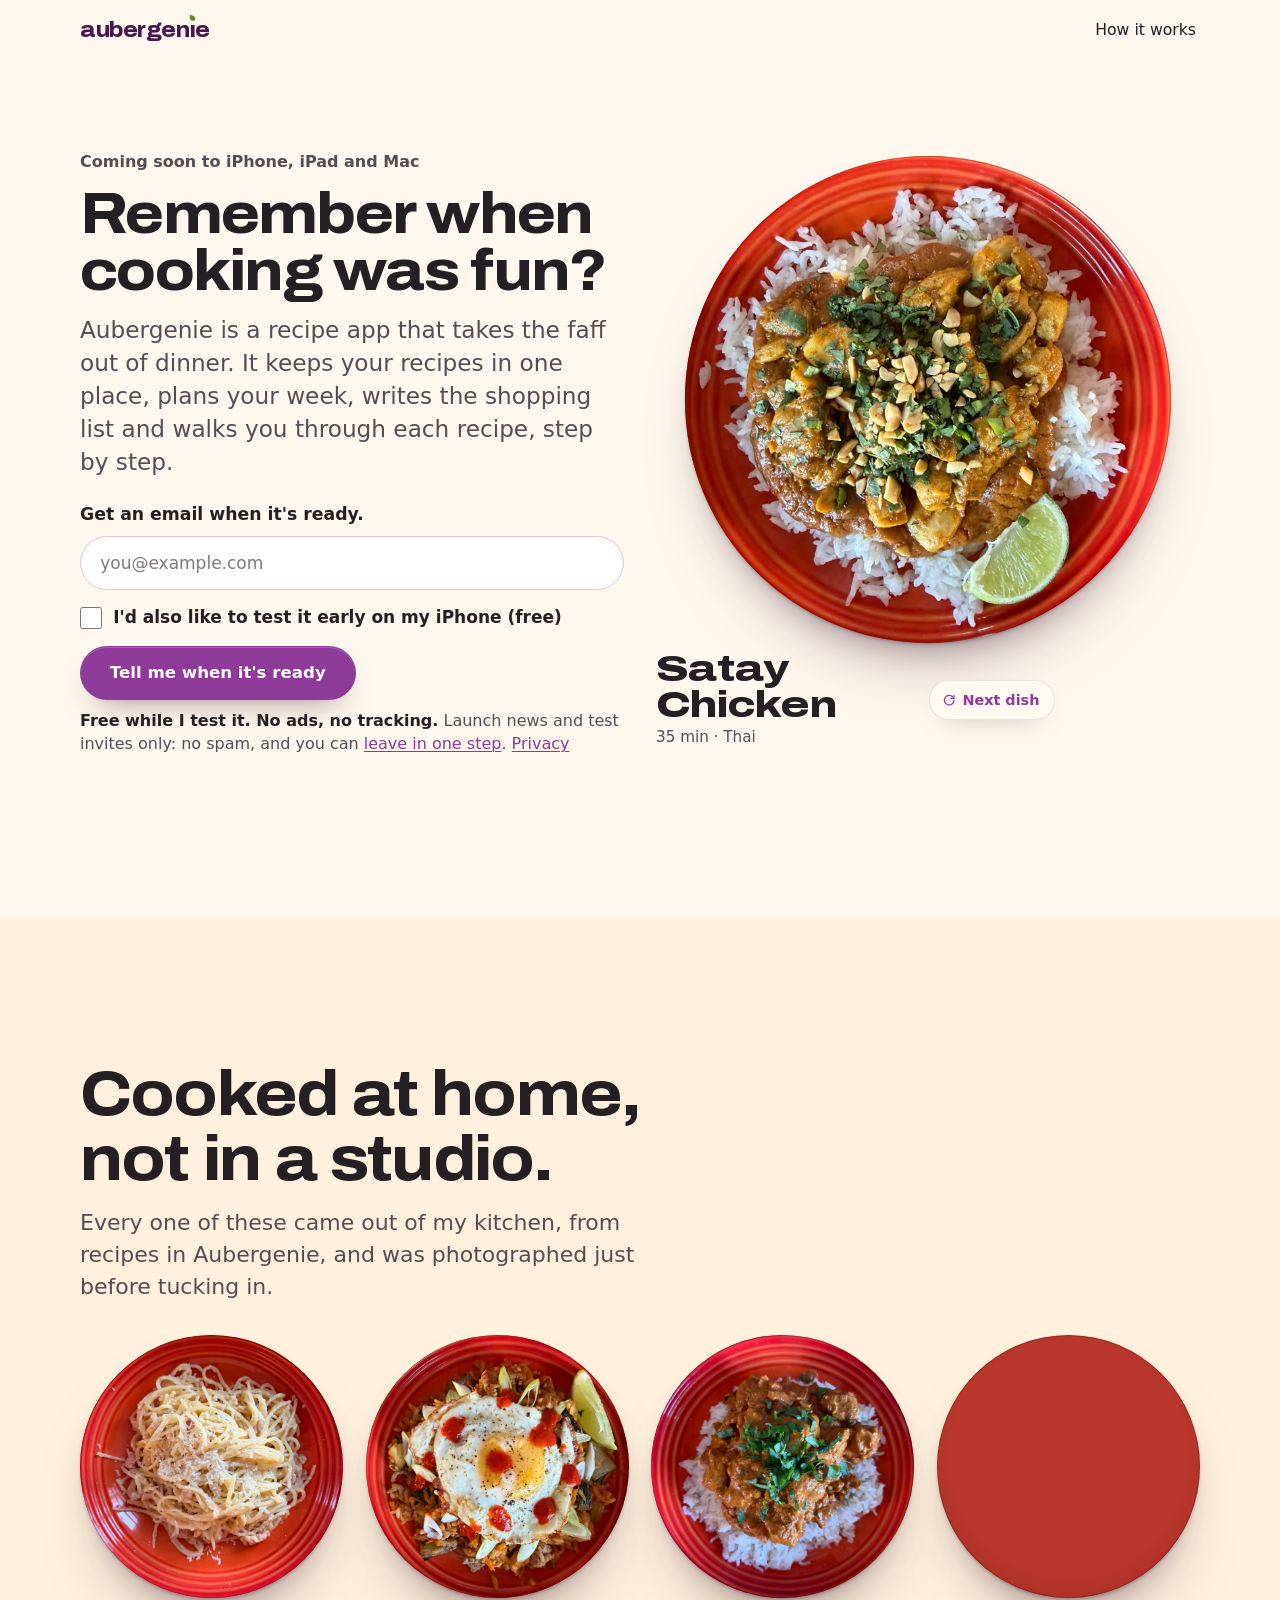
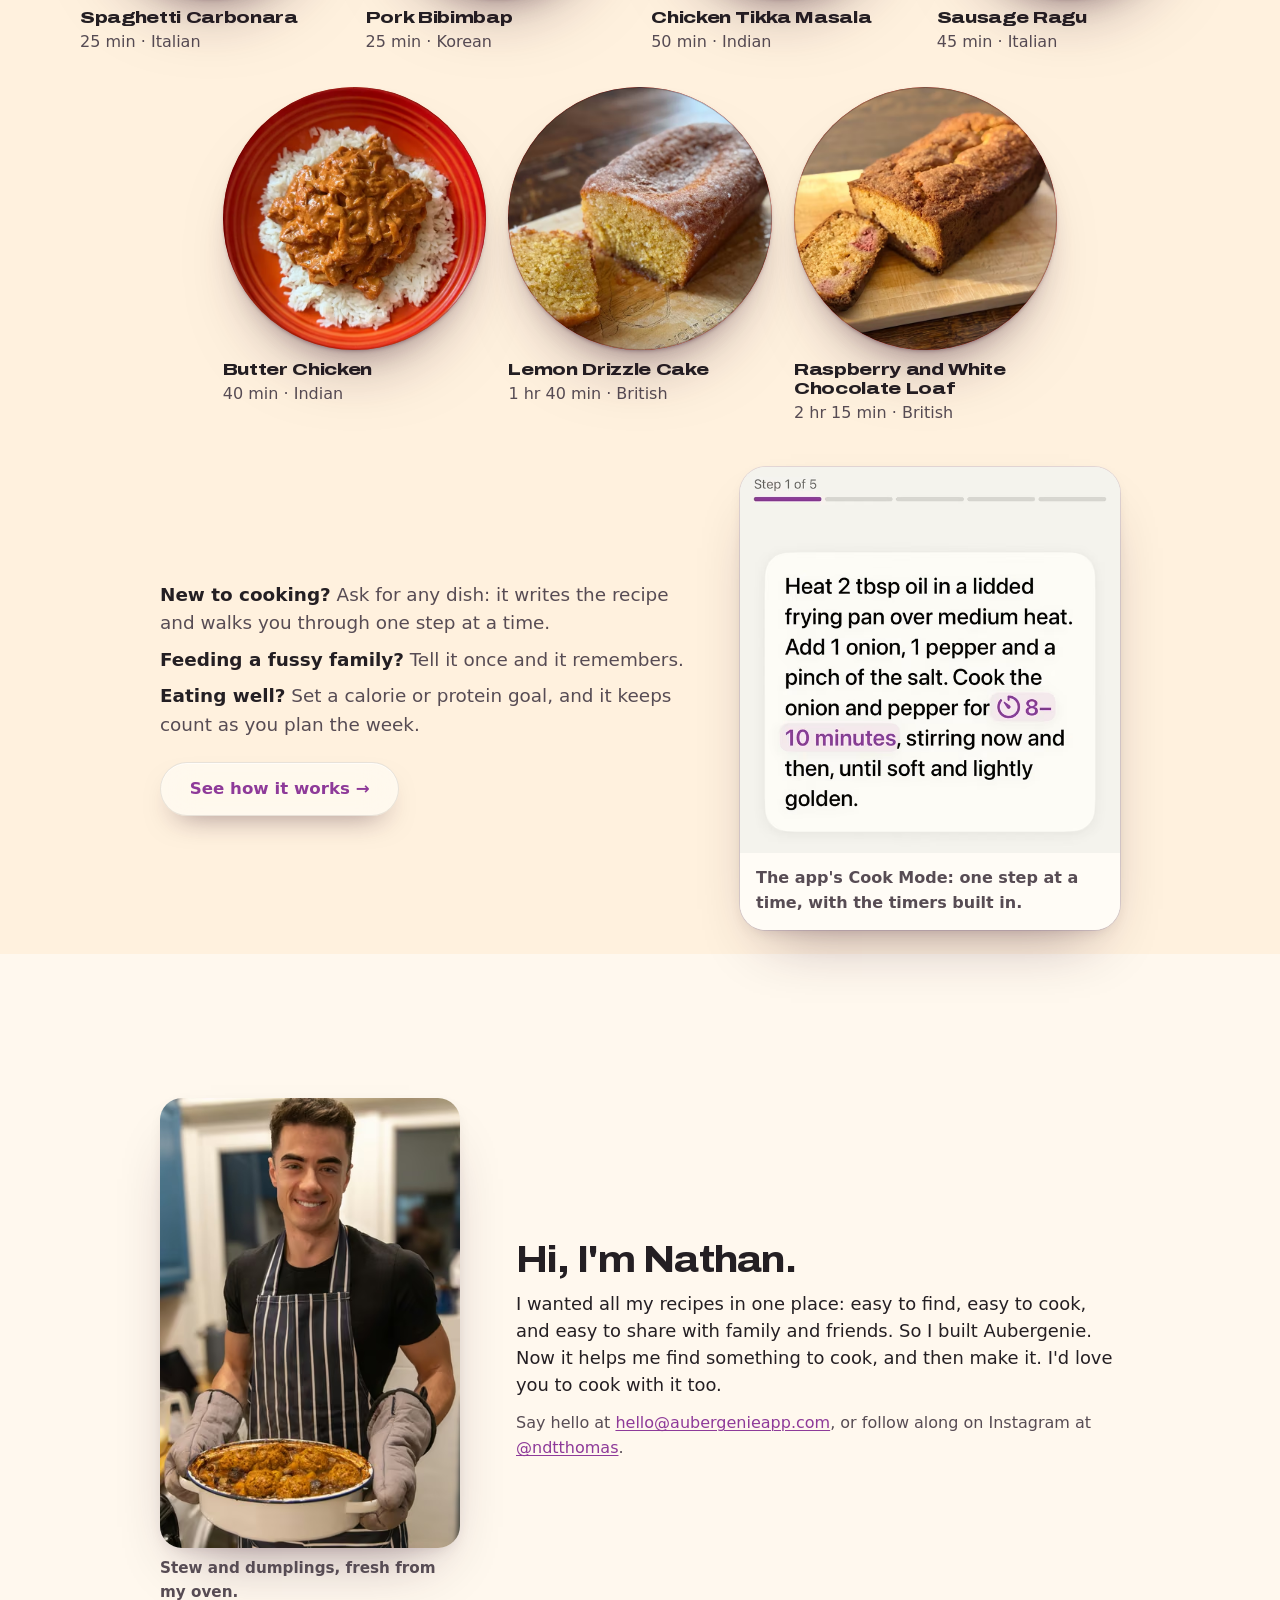
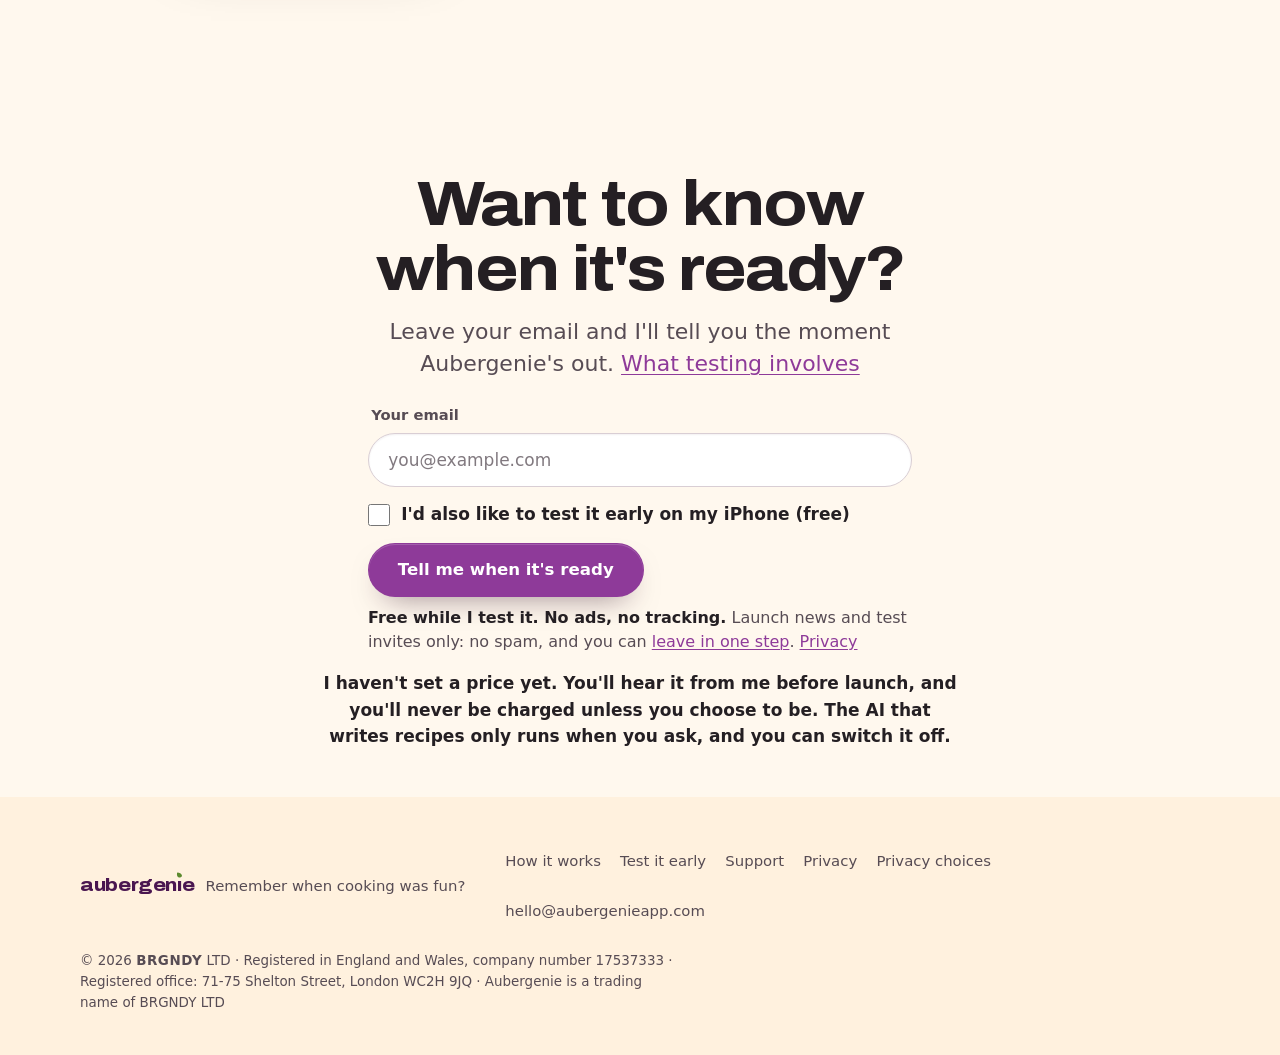
==== commit 1d6b8bc2: "Fix three things the re-measure surfaced - The test version's phone requirement shows under the tick" ====
--- a/index.html
+++ b/index.html
@@ -28,7 +28,7 @@
 <link rel="manifest" href="/site.webmanifest">
 <link rel="preload" href="/static/fonts/archivo-variable-latin.woff2" as="font" type="font/woff2" crossorigin>
 <link rel="stylesheet" href="/static/css/site.css?v=f1d834fdd0">
-<link rel="stylesheet" href="/static/css/launch.css?v=38">
+<link rel="stylesheet" href="/static/css/launch.css?v=39">
 <script>(function(d){d.classList.add('js');try{d.classList.add(matchMedia('(prefers-reduced-motion: reduce)').matches?'still':'motion')}catch(e){d.classList.add('still')}setTimeout(function(){if(!d.classList.contains('js-ready')){d.classList.remove('motion');d.classList.add('still')}},4000)})(document.documentElement)</script>
 </head>
 <body class="page-home page-launch page-index">
@@ -64,6 +64,7 @@
           <input type="checkbox" name="tester" value="yes">
           <span>I'd also like to test it early on my iPhone (free)</span>
         </label>
+<p class="signup-hint">Testing needs an iPhone 11, SE (2nd generation) or newer, on iOS 26.4 or later.</p>
         <div class="signup-submit"><button class="btn btn-primary btn-fill" type="submit" data-hero-cta>Tell me when it's ready</button></div>
         <p class="signup-note"><strong>Free while I test it. No ads, no tracking.</strong> Launch news and test invites only: no spam, and you can <a href="/privacy/choices/#email-list">leave in one step</a>. <a href="/privacy/#email-list">Privacy</a></p>
         <p class="signup-status" data-signup-status role="status" aria-live="polite"></p>
@@ -117,7 +118,7 @@
     <p class="gallery-hint" aria-hidden="true">Swipe for more</p>
     <div class="peek">
     <ul class="plates-for">
-      <li><strong>New to cooking?</strong> It walks you through one step at a time.</li>
+      <li><strong>New to cooking?</strong> Ask for any dish: it writes the recipe and walks you through one step at a time.</li>
       <li><strong>Feeding a fussy family?</strong> Tell it once and it remembers.</li>
       <li><strong>Eating well?</strong> Set a calorie or protein goal, and it keeps count as you plan the week.</li>
     </ul>
@@ -170,12 +171,13 @@
           <input type="checkbox" name="tester" value="yes">
           <span>I'd also like to test it early on my iPhone (free)</span>
         </label>
+<p class="signup-hint">Testing needs an iPhone 11, SE (2nd generation) or newer, on iOS 26.4 or later.</p>
         <div class="signup-submit"><button class="btn btn-primary btn-fill" type="submit">Tell me when it's ready</button></div>
         <p class="signup-note"><strong>Free while I test it. No ads, no tracking.</strong> Launch news and test invites only: no spam, and you can <a href="/privacy/choices/#email-list">leave in one step</a>. <a href="/privacy/#email-list">Privacy</a></p>
         <p class="signup-status" data-signup-status role="status" aria-live="polite"></p>
       </form>
 
-    <p class="invite-trust">I haven't set a price yet. You'll hear it from me before launch, and you'll never be charged unless you choose to be.</p>
+    <p class="invite-trust">I haven't set a price yet. You'll hear it from me before launch, and you'll never be charged unless you choose to be. The AI that writes recipes only runs when you ask, and you can switch it off.</p>
   </div>
 </section>
 
@@ -198,7 +200,7 @@
     <p class="footer-legal">© 2026 <span class="brgndy">BRGNDY</span> LTD · Registered in England and Wales, company number 17537333 · Registered office: 71-75 Shelton Street, London WC2H 9JQ · Aubergenie is a trading name of BRGNDY LTD</p>
   </div>
 </footer>
-<script src="/static/js/site.js?v=4" defer></script>
+<script src="/static/js/site.js?v=5" defer></script>
 <script src="/static/js/signup.js?v=10" defer></script>
 </body>
 </html>
--- a/static/css/launch.css
+++ b/static/css/launch.css
@@ -420,3 +420,8 @@
 .answers[hidden] { display: none; }
 .answers-title { font-family: var(--font); font-stretch: normal; font-size: 1.15rem; font-weight: 700; letter-spacing: 0; line-height: 1.3; }
 .answers .q-label { margin: .9rem 0 .45rem; }
+
+/* Test requirement: shown only once the box is ticked */
+.signup-hint { display: none; margin: .5rem 0 0 2.05rem; font-size: 1rem; color: var(--ink-2); }
+.signup-check:has(input:checked) + .signup-hint { display: block; }
+.signup-feature .signup-hint { margin-left: .2rem; }
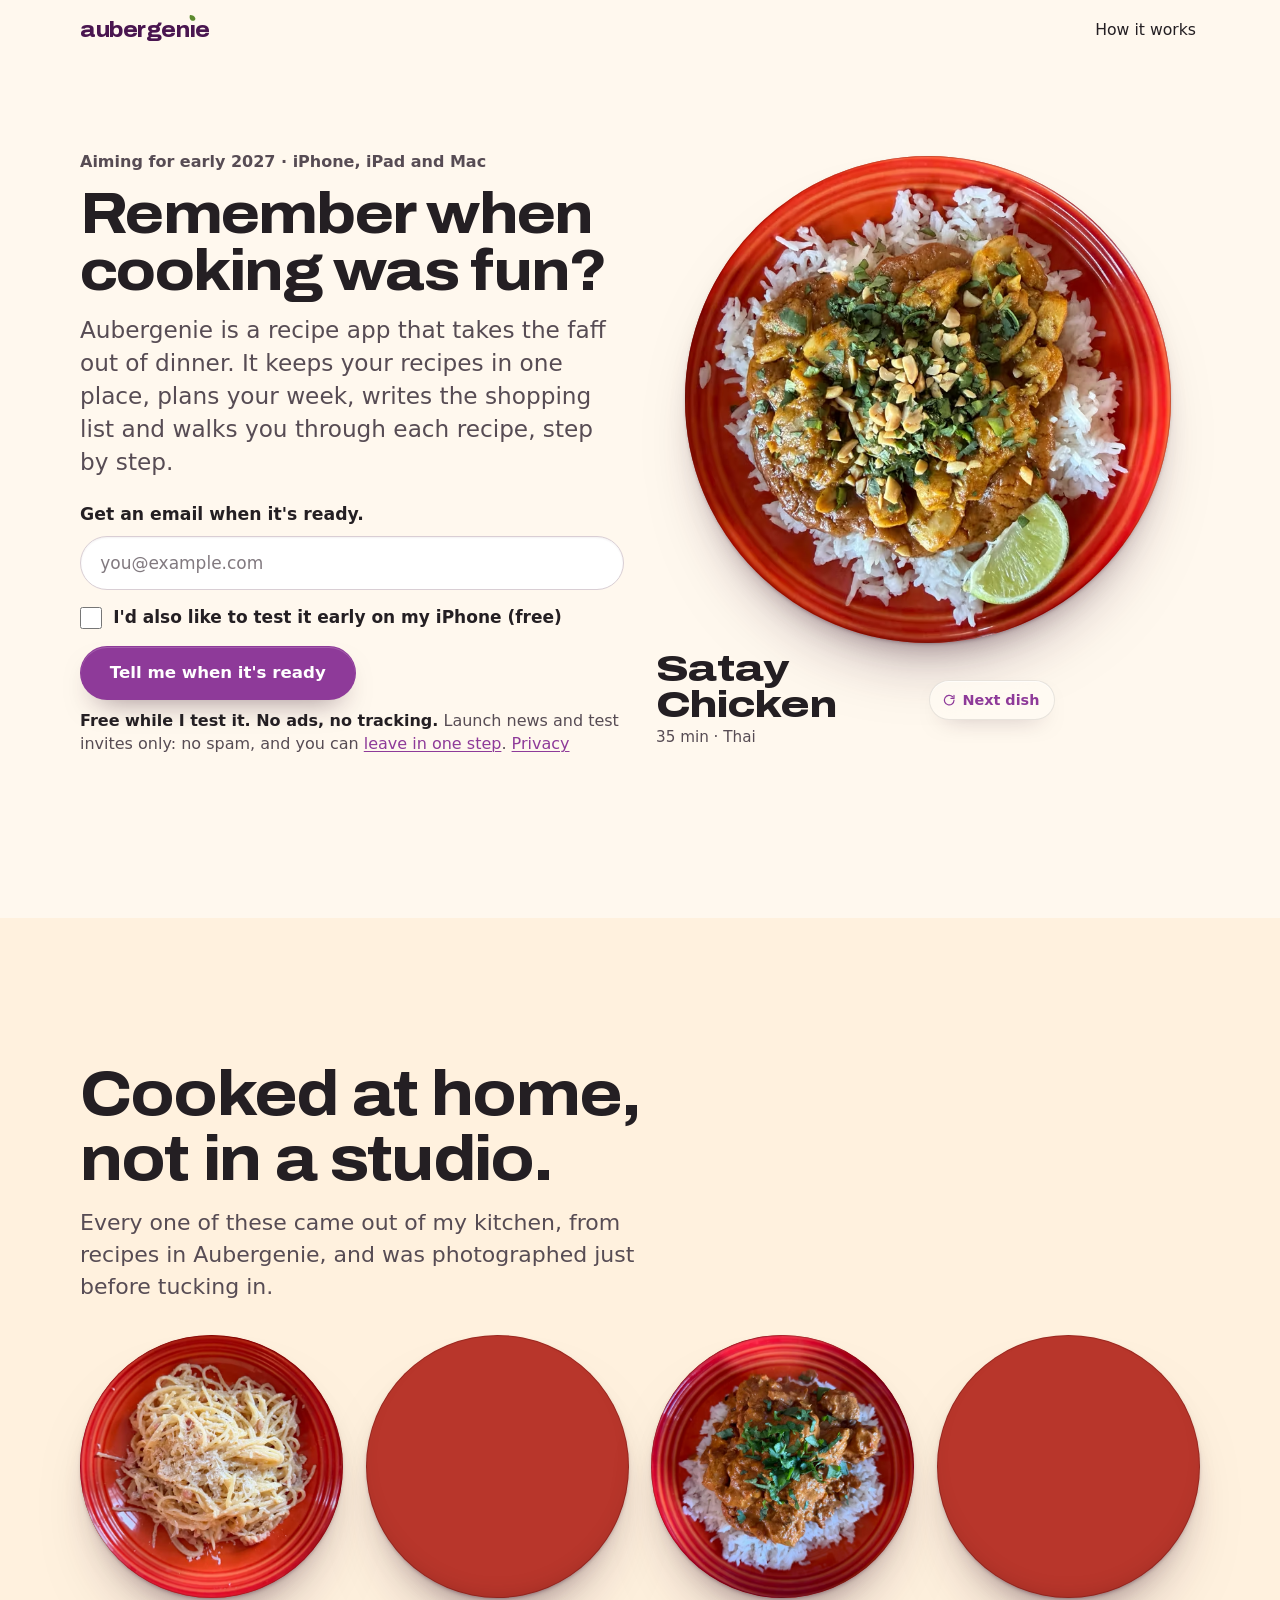
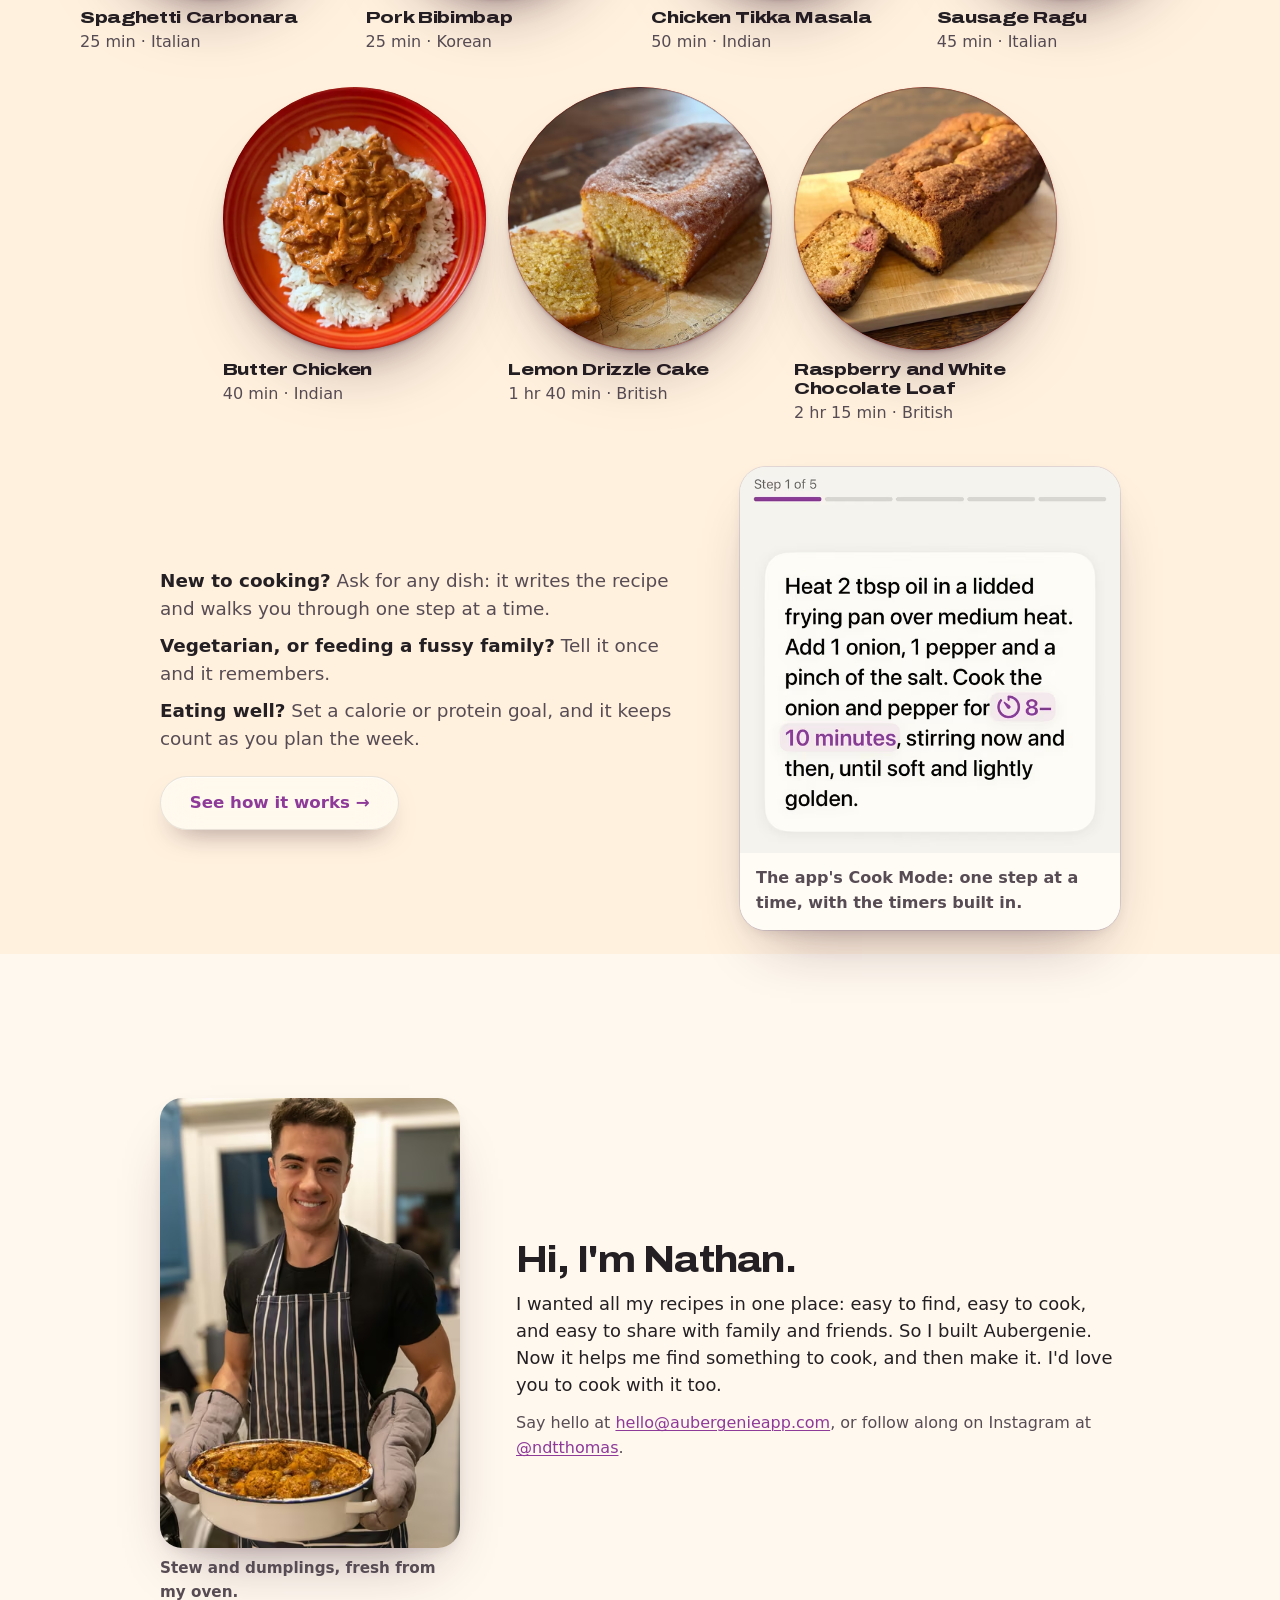
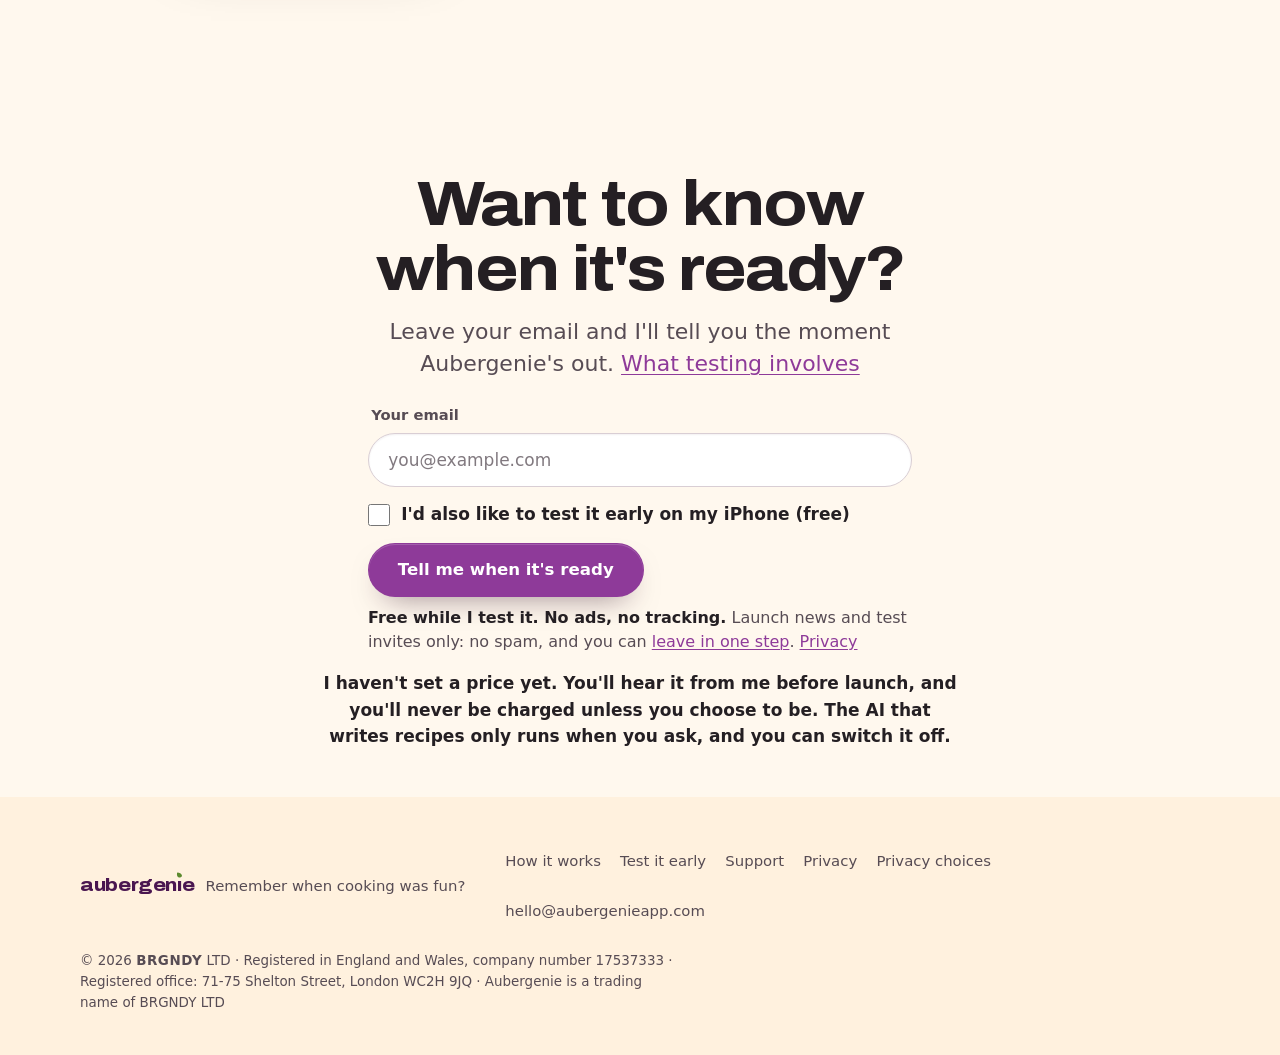
==== commit 46a8f37e: "Say when it's coming, and that vegetarians are catered for - "Coming soon" becomes "Aiming for early" ====
--- a/index.html
+++ b/index.html
@@ -4,7 +4,7 @@
 <meta charset="utf-8">
 <meta name="viewport" content="width=device-width, initial-scale=1, viewport-fit=cover">
 <title>Aubergenie — Remember when cooking was fun?</title>
-<meta name="description" content="Aubergenie is a recipe app that takes the faff out of dinner. It keeps your recipes in one place, plans your week, writes the shopping list and walks you through each recipe. Coming soon to iPhone, iPad and Mac.">
+<meta name="description" content="Aubergenie is a recipe app that takes the faff out of dinner. It keeps your recipes in one place, plans your week, writes the shopping list and walks you through each recipe. Aiming for early 2027 on iPhone, iPad and Mac.">
 <link rel="canonical" href="https://aubergenieapp.com/">
 
 <meta name="referrer" content="no-referrer">
@@ -14,7 +14,7 @@
 <meta property="og:type" content="website">
 <meta property="og:site_name" content="Aubergenie">
 <meta property="og:title" content="Remember when cooking was fun?">
-<meta property="og:description" content="A recipe app that takes the faff out of dinner. Coming soon to iPhone, iPad and Mac: leave your email to hear when it's ready.">
+<meta property="og:description" content="A recipe app that takes the faff out of dinner. Aiming for early 2027 on iPhone, iPad and Mac: leave your email to hear when it's ready.">
 <meta property="og:url" content="https://aubergenieapp.com/">
 <meta property="og:image" content="https://aubergenieapp.com/static/images/og.jpg?v=3">
 <meta property="og:image:width" content="1200">
@@ -49,7 +49,7 @@
 <section class="hero" id="top" data-hero>
   <div class="wrap hero-grid">
     <div class="hero-copy">
-      <p class="hero-eyebrow">Coming soon to iPhone, iPad and Mac</p>
+      <p class="hero-eyebrow">Aiming for early 2027 · iPhone, iPad and Mac</p>
       <h1>Remember when cooking was fun?</h1>
       <p class="lede">Aubergenie is a recipe app that takes the faff out of dinner. It keeps your recipes in one place, plans your week, writes the shopping list and walks you through each recipe, step by step.</p>
 
@@ -119,7 +119,7 @@
     <div class="peek">
     <ul class="plates-for">
       <li><strong>New to cooking?</strong> Ask for any dish: it writes the recipe and walks you through one step at a time.</li>
-      <li><strong>Feeding a fussy family?</strong> Tell it once and it remembers.</li>
+      <li><strong>Vegetarian, or feeding a fussy family?</strong> Tell it once and it remembers.</li>
       <li><strong>Eating well?</strong> Set a calorie or protein goal, and it keeps count as you plan the week.</li>
     </ul>
     <figure class="shot-detail peek-shot">
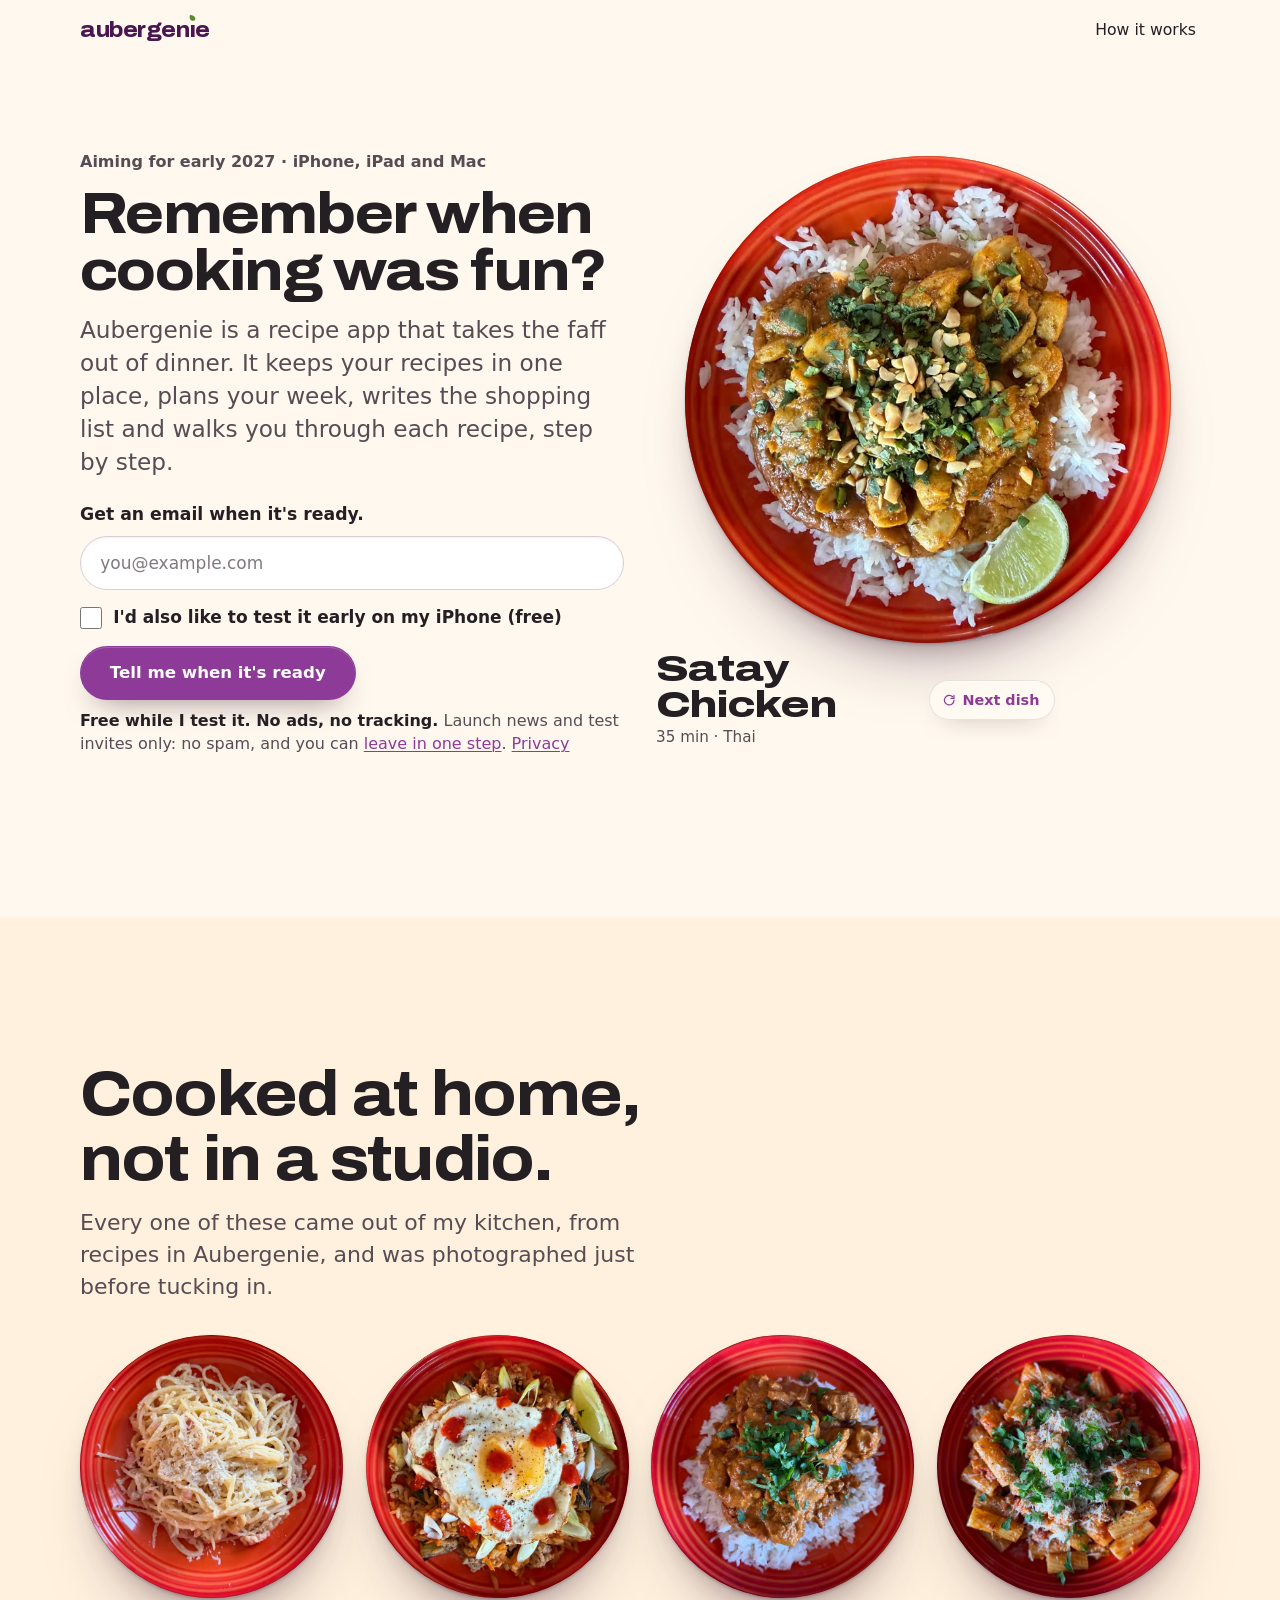
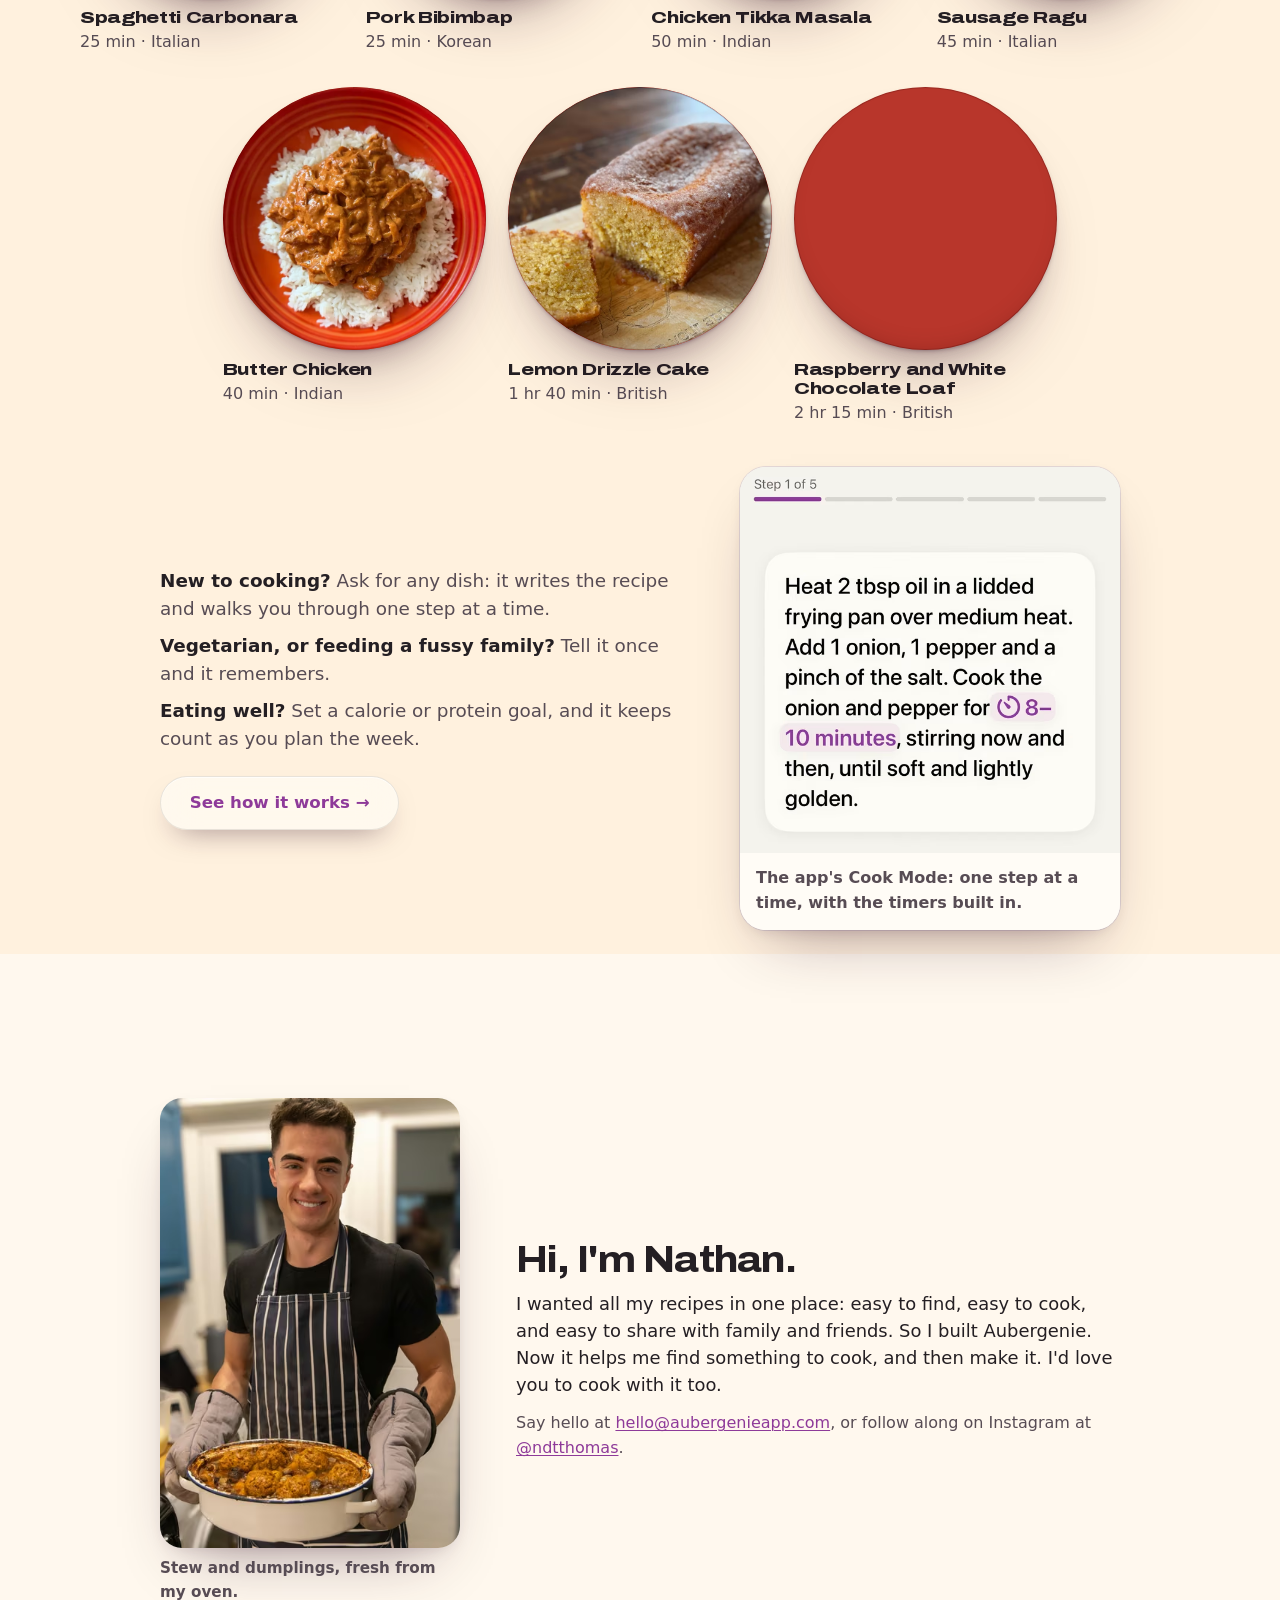
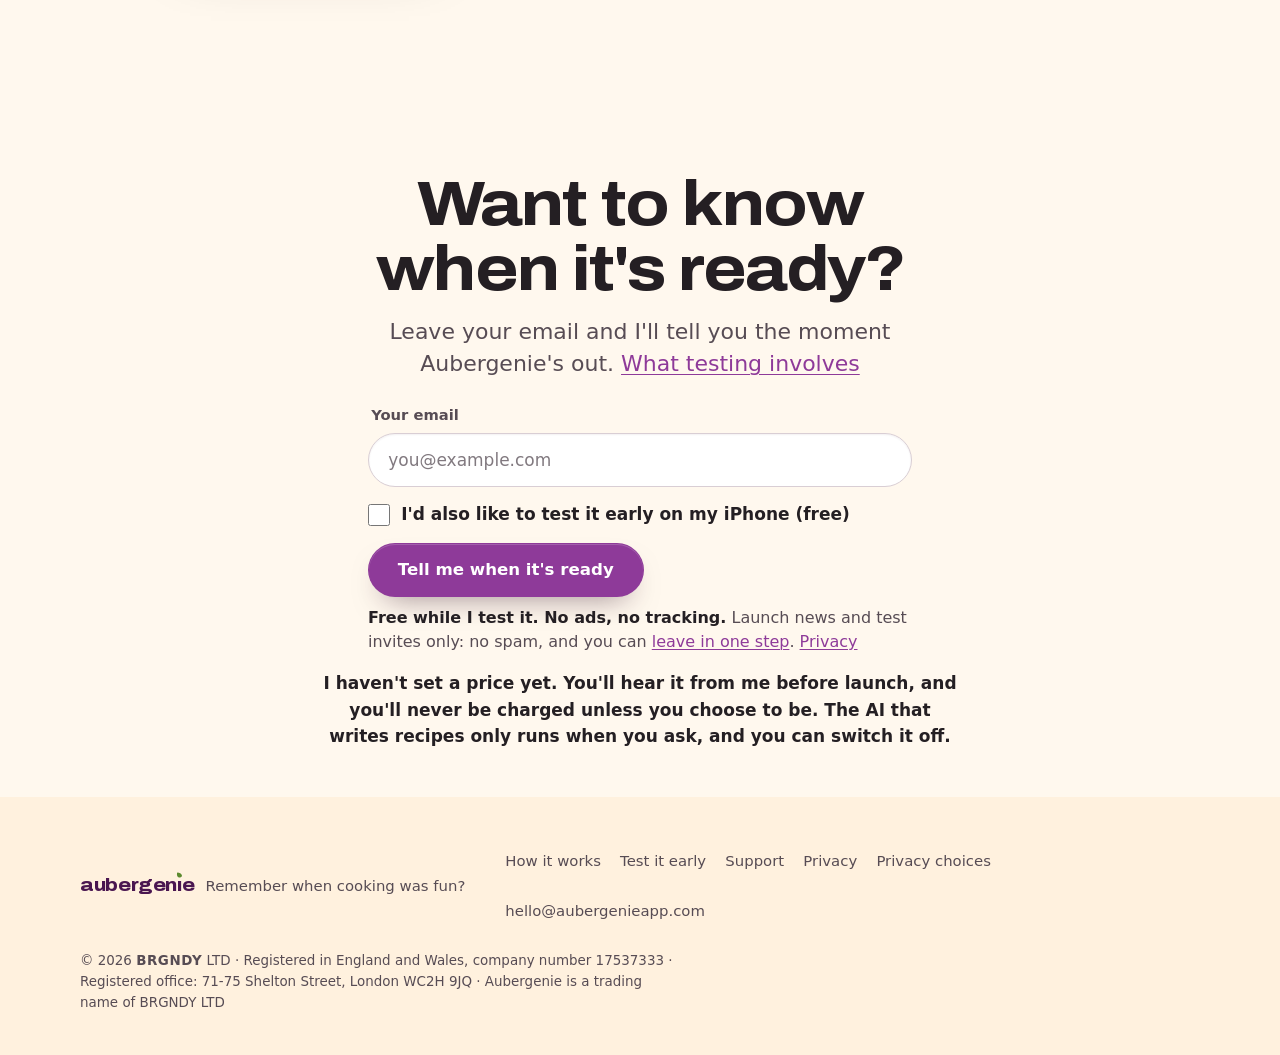
==== commit 958ffccc: "Show the Recipes library on How it works After the "Saved to Recipes" demo, a close-up of the real R" ====
--- a/index.html
+++ b/index.html
@@ -28,7 +28,7 @@
 <link rel="manifest" href="/site.webmanifest">
 <link rel="preload" href="/static/fonts/archivo-variable-latin.woff2" as="font" type="font/woff2" crossorigin>
 <link rel="stylesheet" href="/static/css/site.css?v=f1d834fdd0">
-<link rel="stylesheet" href="/static/css/launch.css?v=39">
+<link rel="stylesheet" href="/static/css/launch.css?v=40">
 <script>(function(d){d.classList.add('js');try{d.classList.add(matchMedia('(prefers-reduced-motion: reduce)').matches?'still':'motion')}catch(e){d.classList.add('still')}setTimeout(function(){if(!d.classList.contains('js-ready')){d.classList.remove('motion');d.classList.add('still')}},4000)})(document.documentElement)</script>
 </head>
 <body class="page-home page-launch page-index">
--- a/static/css/launch.css
+++ b/static/css/launch.css
@@ -425,3 +425,14 @@
 .signup-hint { display: none; margin: .5rem 0 0 2.05rem; font-size: 1rem; color: var(--ink-2); }
 .signup-check:has(input:checked) + .signup-hint { display: block; }
 .signup-feature .signup-hint { margin-left: .2rem; }
+
+/* ---- Recipes library close-up, under the save demo ---- */
+.find-library { grid-column: 1 / -1; display: grid; gap: 1.2rem; min-width: 0; }
+.find-library h3 { font-size: clamp(1.4rem, 1.2rem + .9vw, 1.8rem); line-height: 1.15; }
+.find-library p { margin-top: .6rem; font-size: 1.125rem; line-height: 1.5; color: var(--ink-2); max-width: 40ch; }
+.find-library .shot-detail { margin-top: 0; }
+@media (min-width: 900px) {
+  .find-library { grid-template-columns: minmax(0, 1fr) minmax(0, 1fr); gap: 3rem; align-items: center; justify-items: start; margin-top: 1rem; }
+  @supports (grid-template-columns: subgrid) { .find-library { grid-template-columns: subgrid; } }
+  .find-library .shot-detail { width: 400px; }
+}
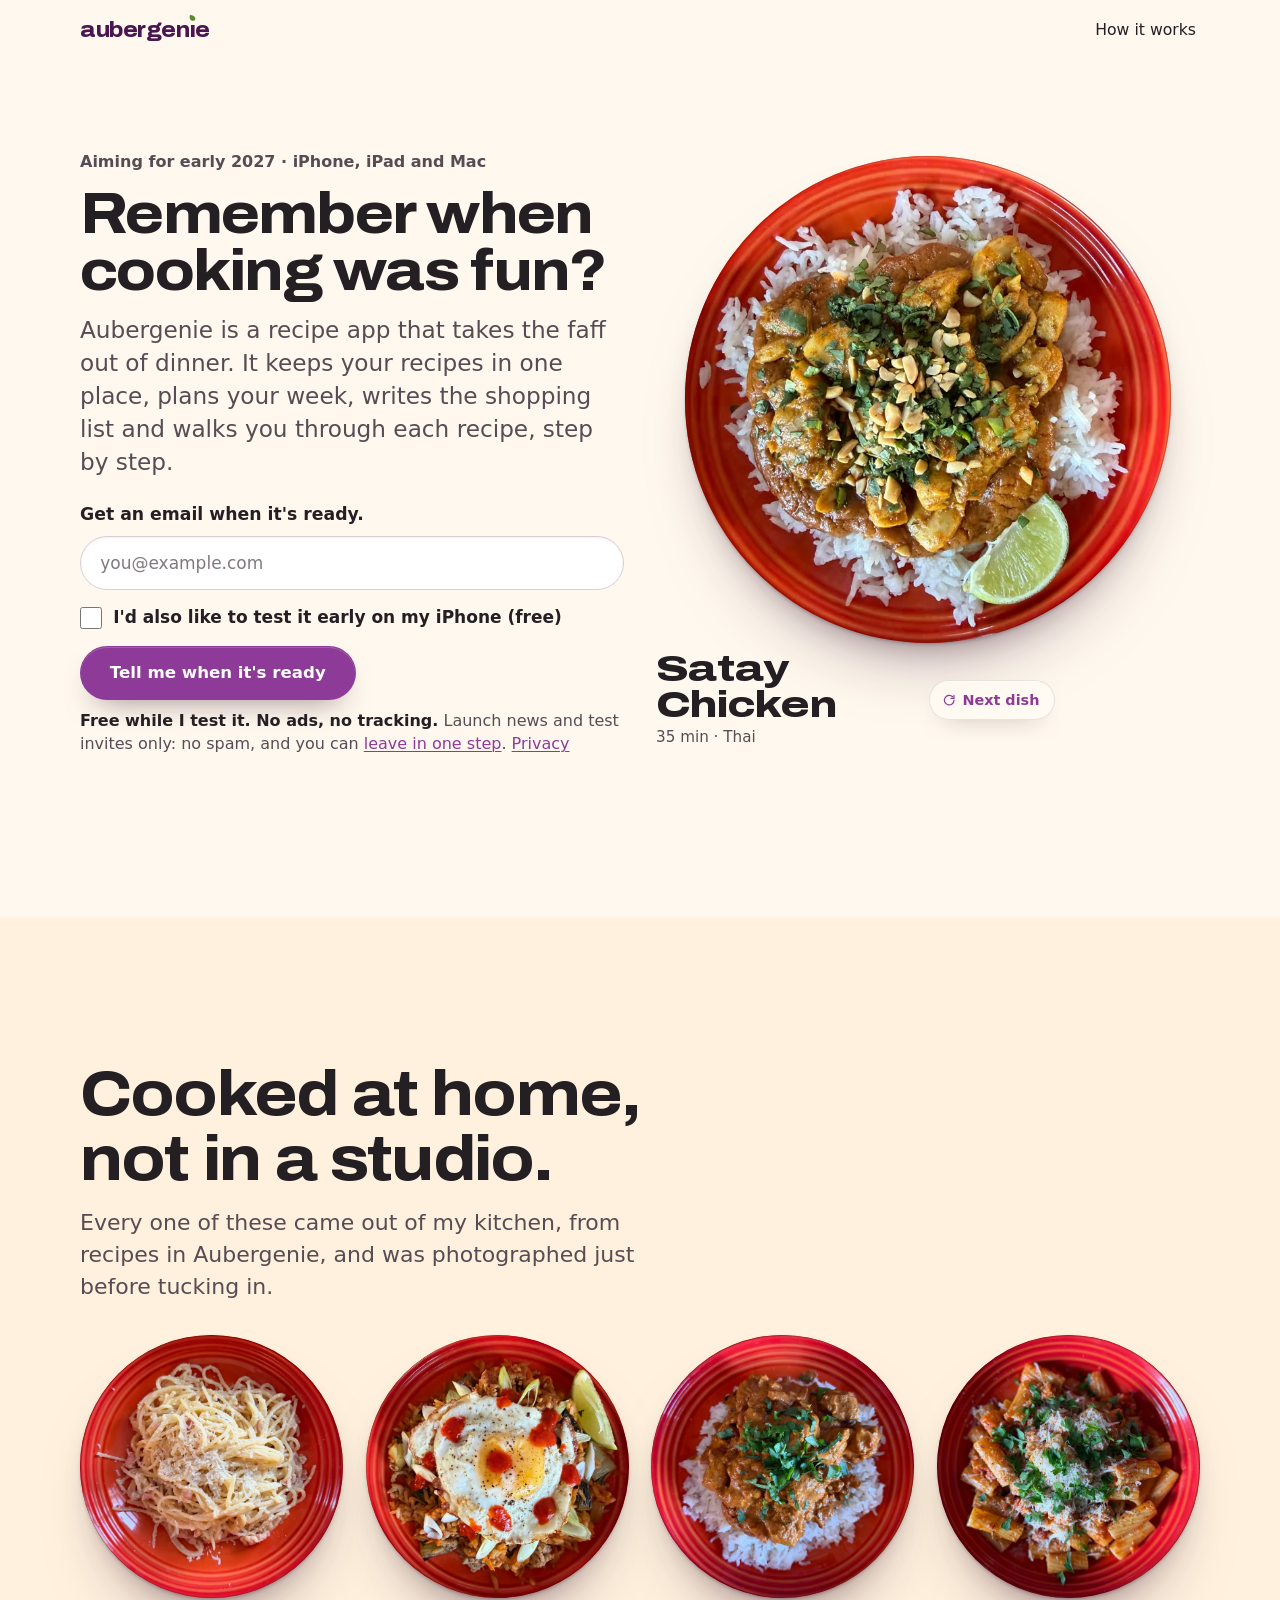
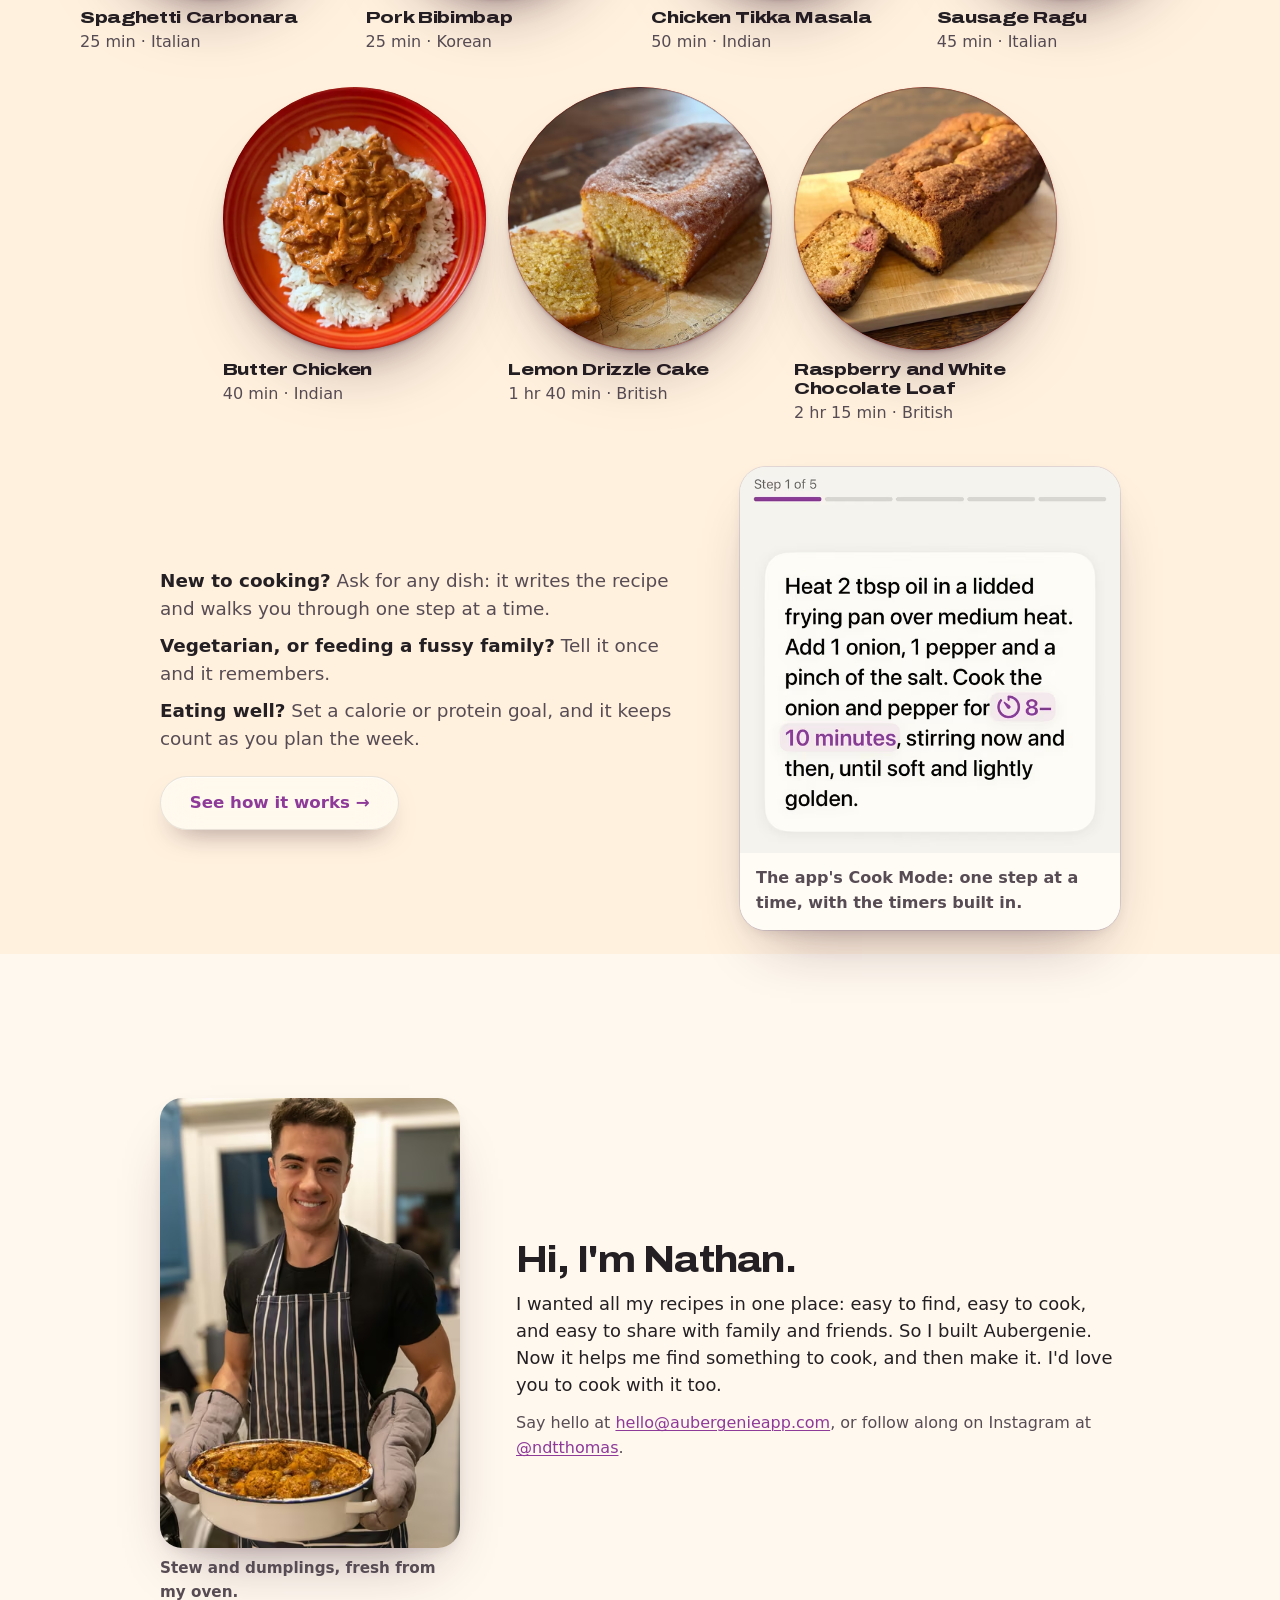
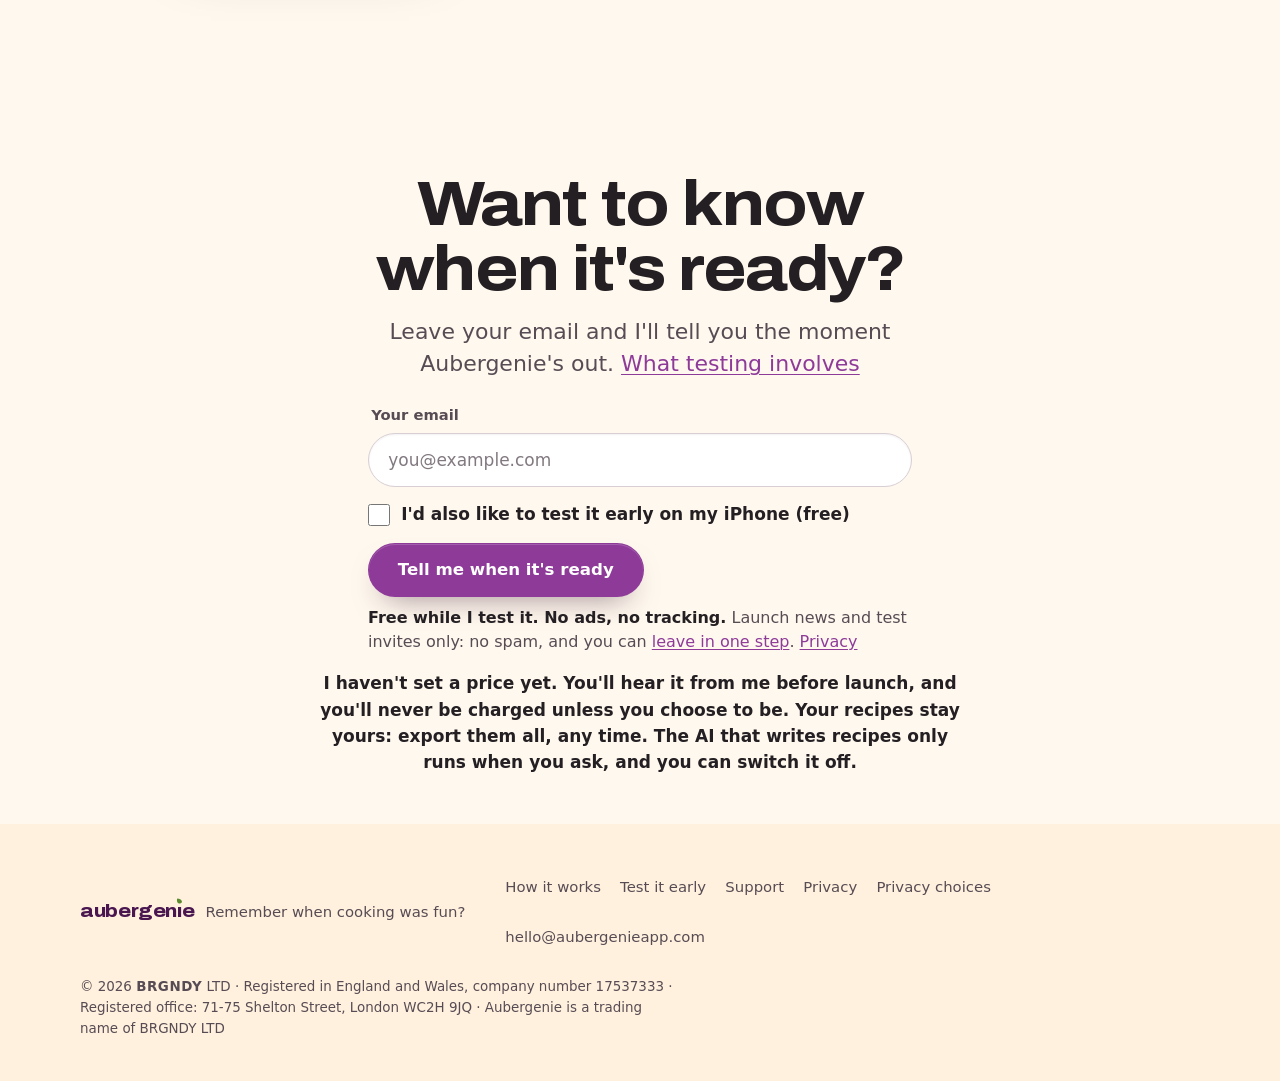
==== commit f70d342d: "Fix what the final visitor review found - Test page: the note under the button now says "Free while " ====
--- a/index.html
+++ b/index.html
@@ -28,7 +28,7 @@
 <link rel="manifest" href="/site.webmanifest">
 <link rel="preload" href="/static/fonts/archivo-variable-latin.woff2" as="font" type="font/woff2" crossorigin>
 <link rel="stylesheet" href="/static/css/site.css?v=f1d834fdd0">
-<link rel="stylesheet" href="/static/css/launch.css?v=40">
+<link rel="stylesheet" href="/static/css/launch.css?v=41">
 <script>(function(d){d.classList.add('js');try{d.classList.add(matchMedia('(prefers-reduced-motion: reduce)').matches?'still':'motion')}catch(e){d.classList.add('still')}setTimeout(function(){if(!d.classList.contains('js-ready')){d.classList.remove('motion');d.classList.add('still')}},4000)})(document.documentElement)</script>
 </head>
 <body class="page-home page-launch page-index">
@@ -64,7 +64,7 @@
           <input type="checkbox" name="tester" value="yes">
           <span>I'd also like to test it early on my iPhone (free)</span>
         </label>
-<p class="signup-hint">Testing needs an iPhone 11, SE (2nd generation) or newer, on iOS 26.4 or later.</p>
+<p class="signup-hint">Testing needs an iPhone 11, SE (2nd generation) or newer, on iOS 26.4 or later. Check yours in Settings › General › About.</p>
         <div class="signup-submit"><button class="btn btn-primary btn-fill" type="submit" data-hero-cta>Tell me when it's ready</button></div>
         <p class="signup-note"><strong>Free while I test it. No ads, no tracking.</strong> Launch news and test invites only: no spam, and you can <a href="/privacy/choices/#email-list">leave in one step</a>. <a href="/privacy/#email-list">Privacy</a></p>
         <p class="signup-status" data-signup-status role="status" aria-live="polite"></p>
@@ -171,13 +171,13 @@
           <input type="checkbox" name="tester" value="yes">
           <span>I'd also like to test it early on my iPhone (free)</span>
         </label>
-<p class="signup-hint">Testing needs an iPhone 11, SE (2nd generation) or newer, on iOS 26.4 or later.</p>
+<p class="signup-hint">Testing needs an iPhone 11, SE (2nd generation) or newer, on iOS 26.4 or later. Check yours in Settings › General › About.</p>
         <div class="signup-submit"><button class="btn btn-primary btn-fill" type="submit">Tell me when it's ready</button></div>
         <p class="signup-note"><strong>Free while I test it. No ads, no tracking.</strong> Launch news and test invites only: no spam, and you can <a href="/privacy/choices/#email-list">leave in one step</a>. <a href="/privacy/#email-list">Privacy</a></p>
         <p class="signup-status" data-signup-status role="status" aria-live="polite"></p>
       </form>
 
-    <p class="invite-trust">I haven't set a price yet. You'll hear it from me before launch, and you'll never be charged unless you choose to be. The AI that writes recipes only runs when you ask, and you can switch it off.</p>
+    <p class="invite-trust">I haven't set a price yet. You'll hear it from me before launch, and you'll never be charged unless you choose to be. Your recipes stay yours: export them all, any time. The AI that writes recipes only runs when you ask, and you can switch it off.</p>
   </div>
 </section>
 
--- a/static/css/launch.css
+++ b/static/css/launch.css
@@ -432,7 +432,21 @@
 .find-library p { margin-top: .6rem; font-size: 1.125rem; line-height: 1.5; color: var(--ink-2); max-width: 40ch; }
 .find-library .shot-detail { margin-top: 0; }
 @media (min-width: 900px) {
-  .find-library { grid-template-columns: minmax(0, 1fr) minmax(0, 1fr); gap: 3rem; align-items: center; justify-items: start; margin-top: 1rem; }
+  .find-library { grid-template-columns: minmax(0, 1fr) minmax(0, 1fr); gap: 3rem; align-items: start; justify-items: start; }
+  .find-library-words { padding-top: 1.2rem; }
   @supports (grid-template-columns: subgrid) { .find-library { grid-template-columns: subgrid; } }
   .find-library .shot-detail { width: 400px; }
 }
+
+/* ---- Desktop gaps on How it works ---- */
+@media (min-width: 600px) {
+  /* The Plan close-up spans both rows, so its caption sits under the words, not under the picture */
+  .page-how #plan { align-items: start; row-gap: 1.2rem; grid-template-rows: auto 1fr; }
+  .page-how #plan .shot-detail { grid-column: 2; grid-row: 1 / span 2; margin-top: 0; }
+  .page-how #plan .plan-note { grid-column: 1; margin-top: 0; }
+}
+@media (min-width: 900px) {
+  /* "What should I cook tonight?": heading on the left, the Create close-up on the right */
+  .page-how .scene-tonight > .wrap { display: grid; grid-template-columns: minmax(0, 1fr) minmax(0, 1fr); gap: 3rem; align-items: center; }
+  .page-how .scene-tonight .tonight-grid { margin-top: 0; }
+}
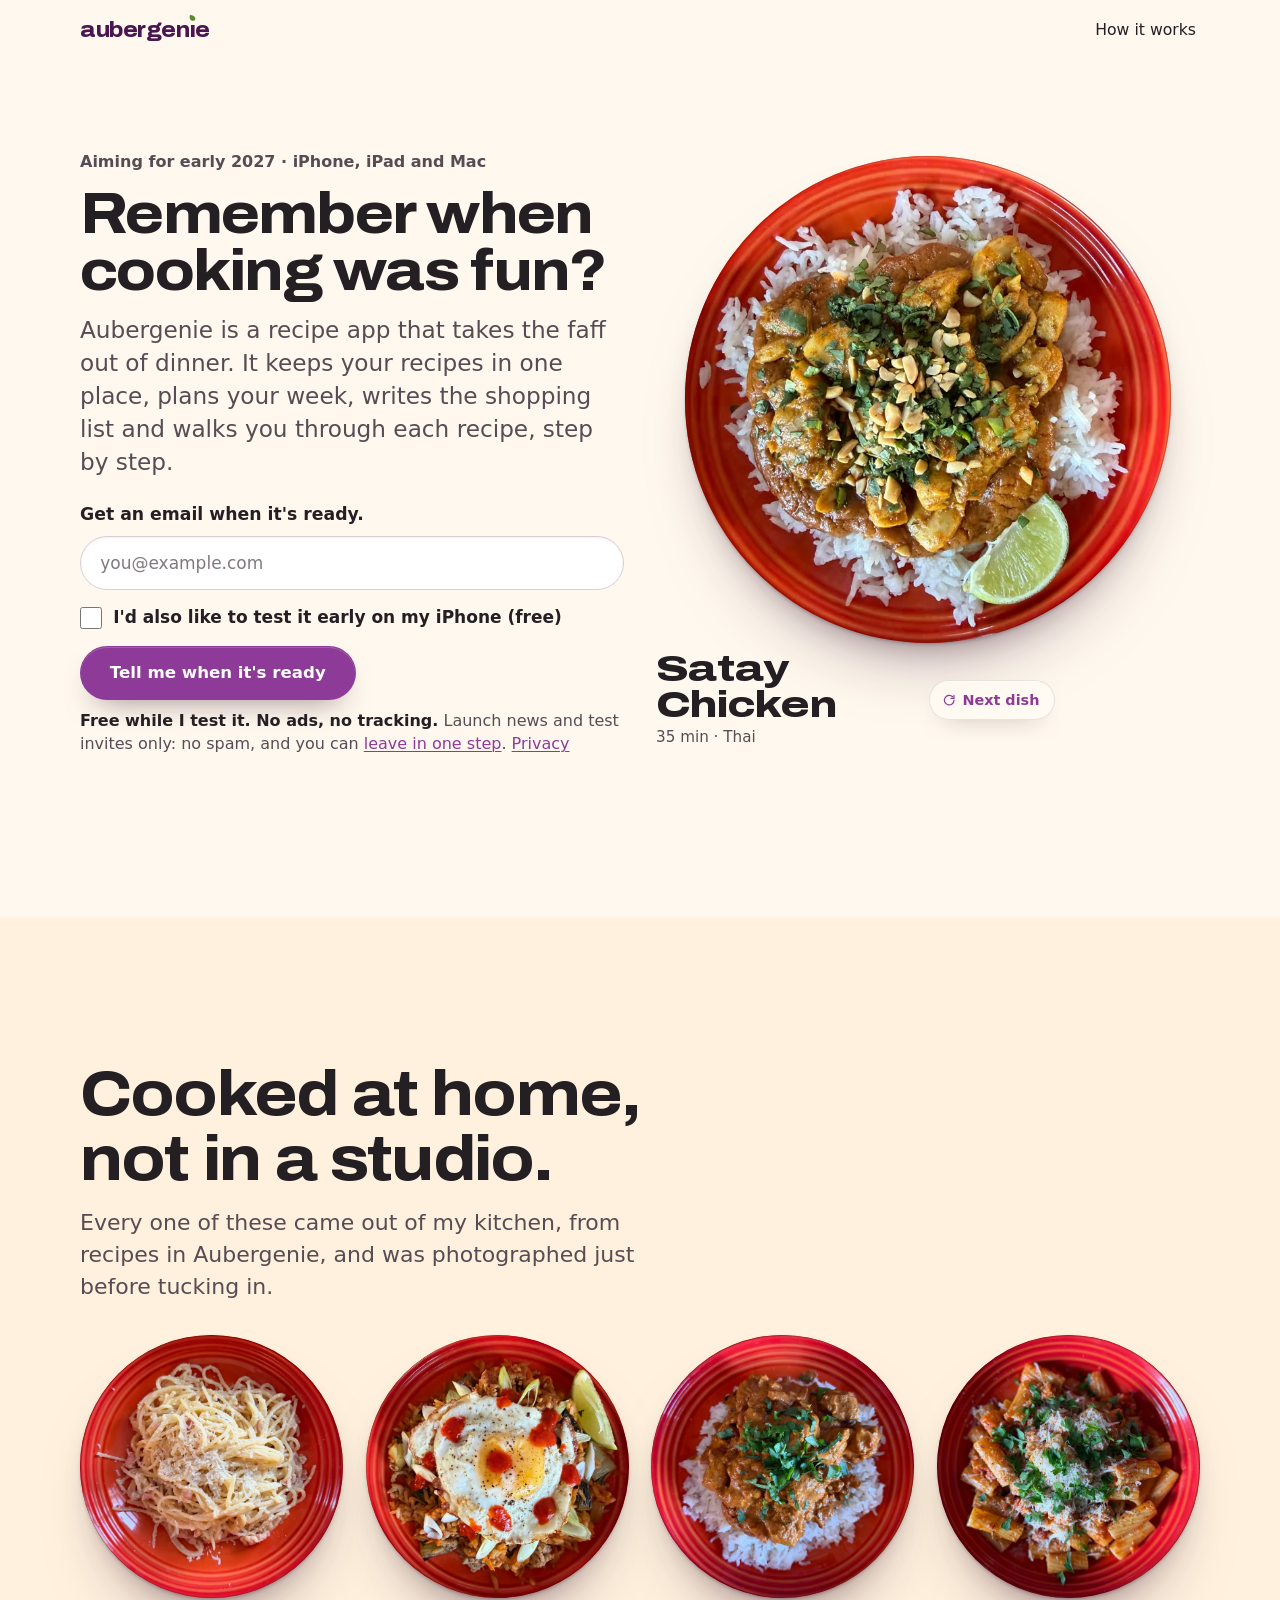
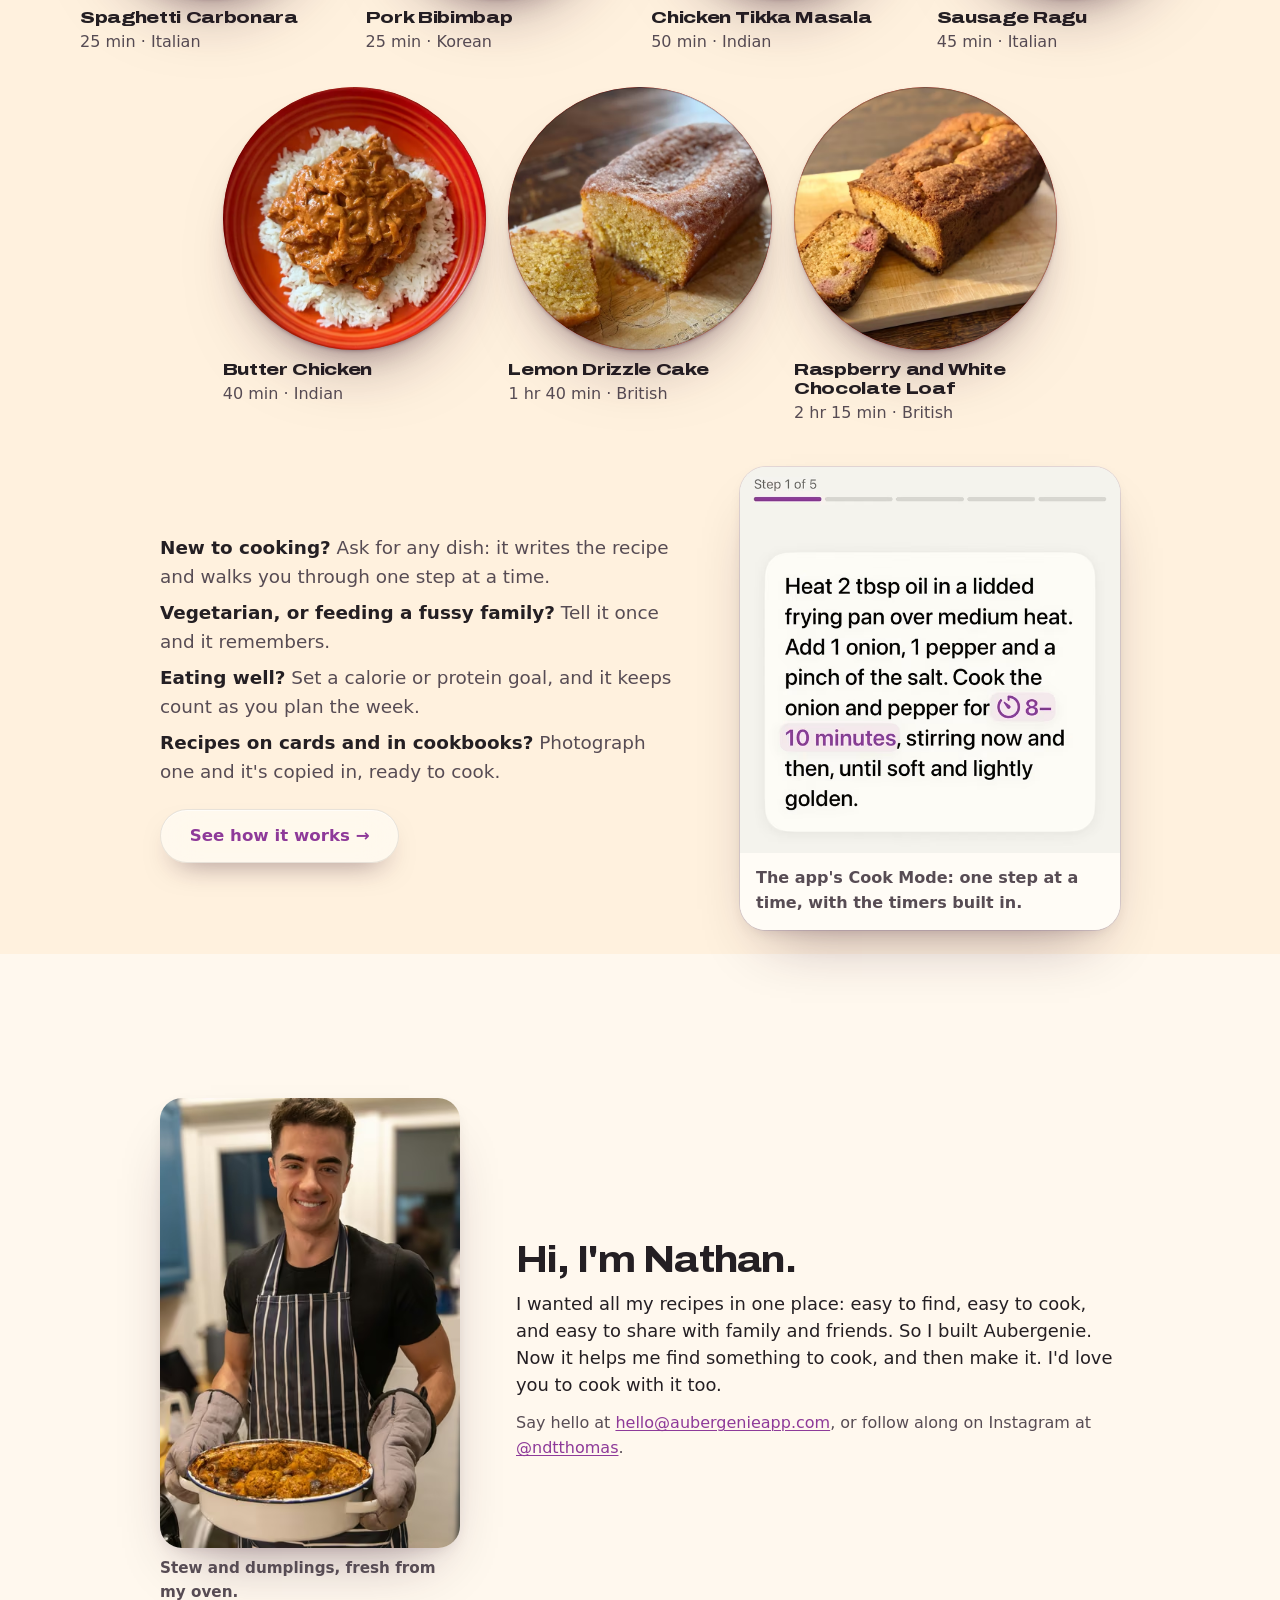
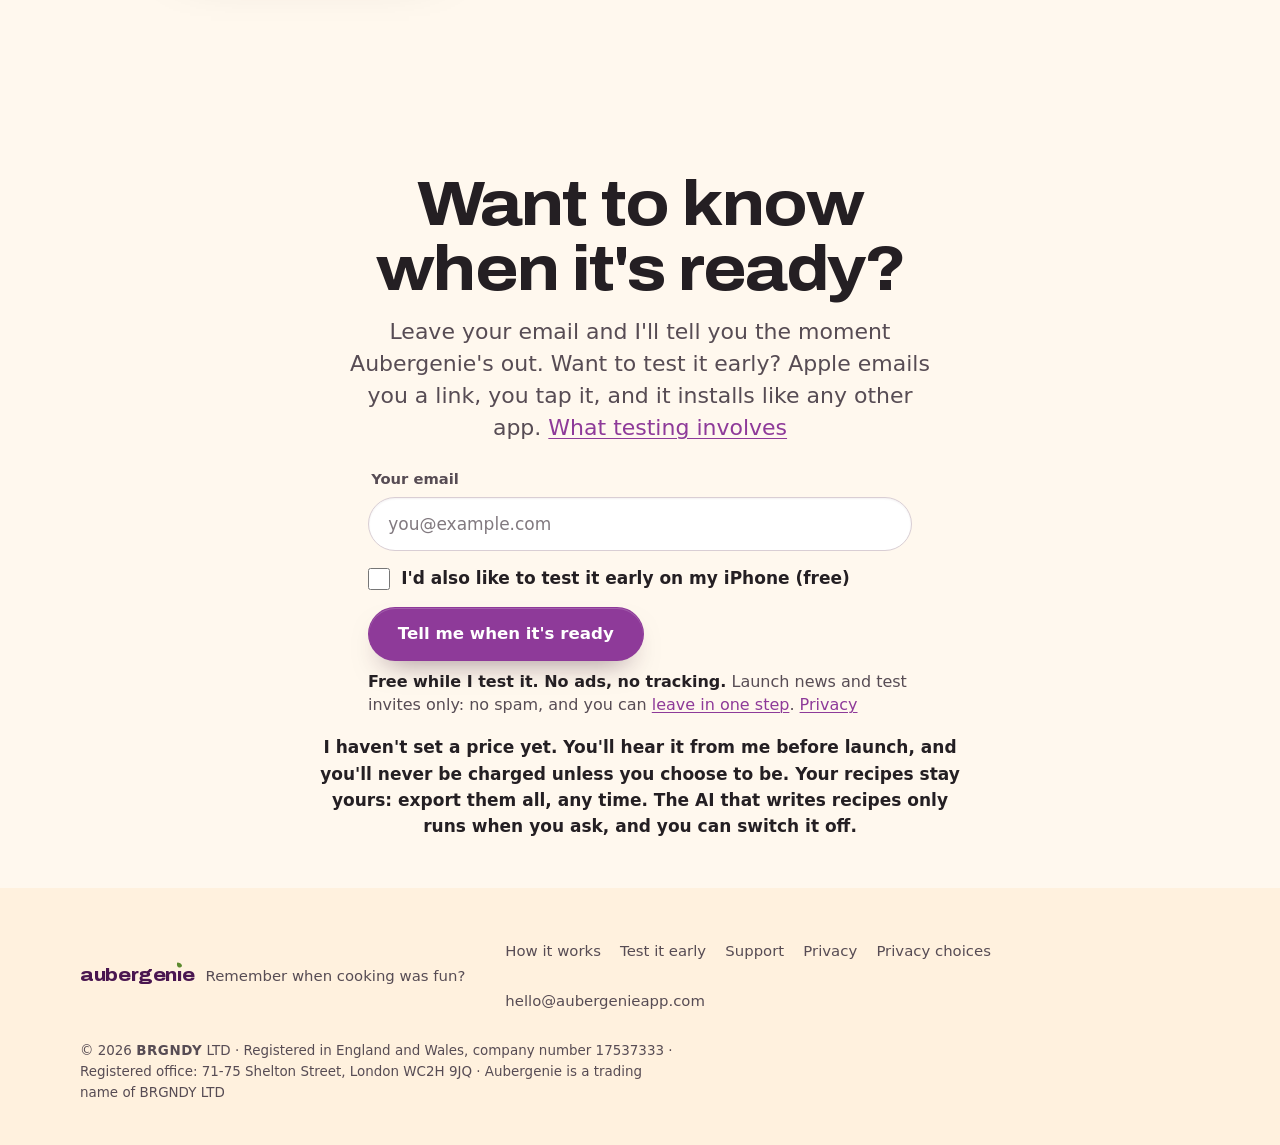
==== commit 181d45fc: "Bring back two lines the live site did better A side-by-side comparison with the live site found vis" ====
--- a/index.html
+++ b/index.html
@@ -121,6 +121,7 @@
       <li><strong>New to cooking?</strong> Ask for any dish: it writes the recipe and walks you through one step at a time.</li>
       <li><strong>Vegetarian, or feeding a fussy family?</strong> Tell it once and it remembers.</li>
       <li><strong>Eating well?</strong> Set a calorie or protein goal, and it keeps count as you plan the week.</li>
+      <li><strong>Recipes on cards and in cookbooks?</strong> Photograph one and it's copied in, ready to cook.</li>
     </ul>
     <figure class="shot-detail peek-shot">
       <picture>
@@ -158,7 +159,7 @@
 <section class="scene scene-invite scene-join" id="join" data-reveal>
   <div class="wrap invite-grid reveal">
     <h2>Want to know when it's ready?</h2>
-    <p class="scene-lede invite-lede">Leave your email and I'll tell you the moment Aubergenie's out. <a href="/beta/">What testing involves</a></p>
+    <p class="scene-lede invite-lede">Leave your email and I'll tell you the moment Aubergenie's out. Want to test it early? Apple emails you a link, you tap it, and it installs like any other app. <a href="/beta/">What testing involves</a></p>
 
       <form class="signup signup-centre" action="mailto:hello@aubergenieapp.com" method="post" data-signup>
         <input type="hidden" name="source" value="home-join">
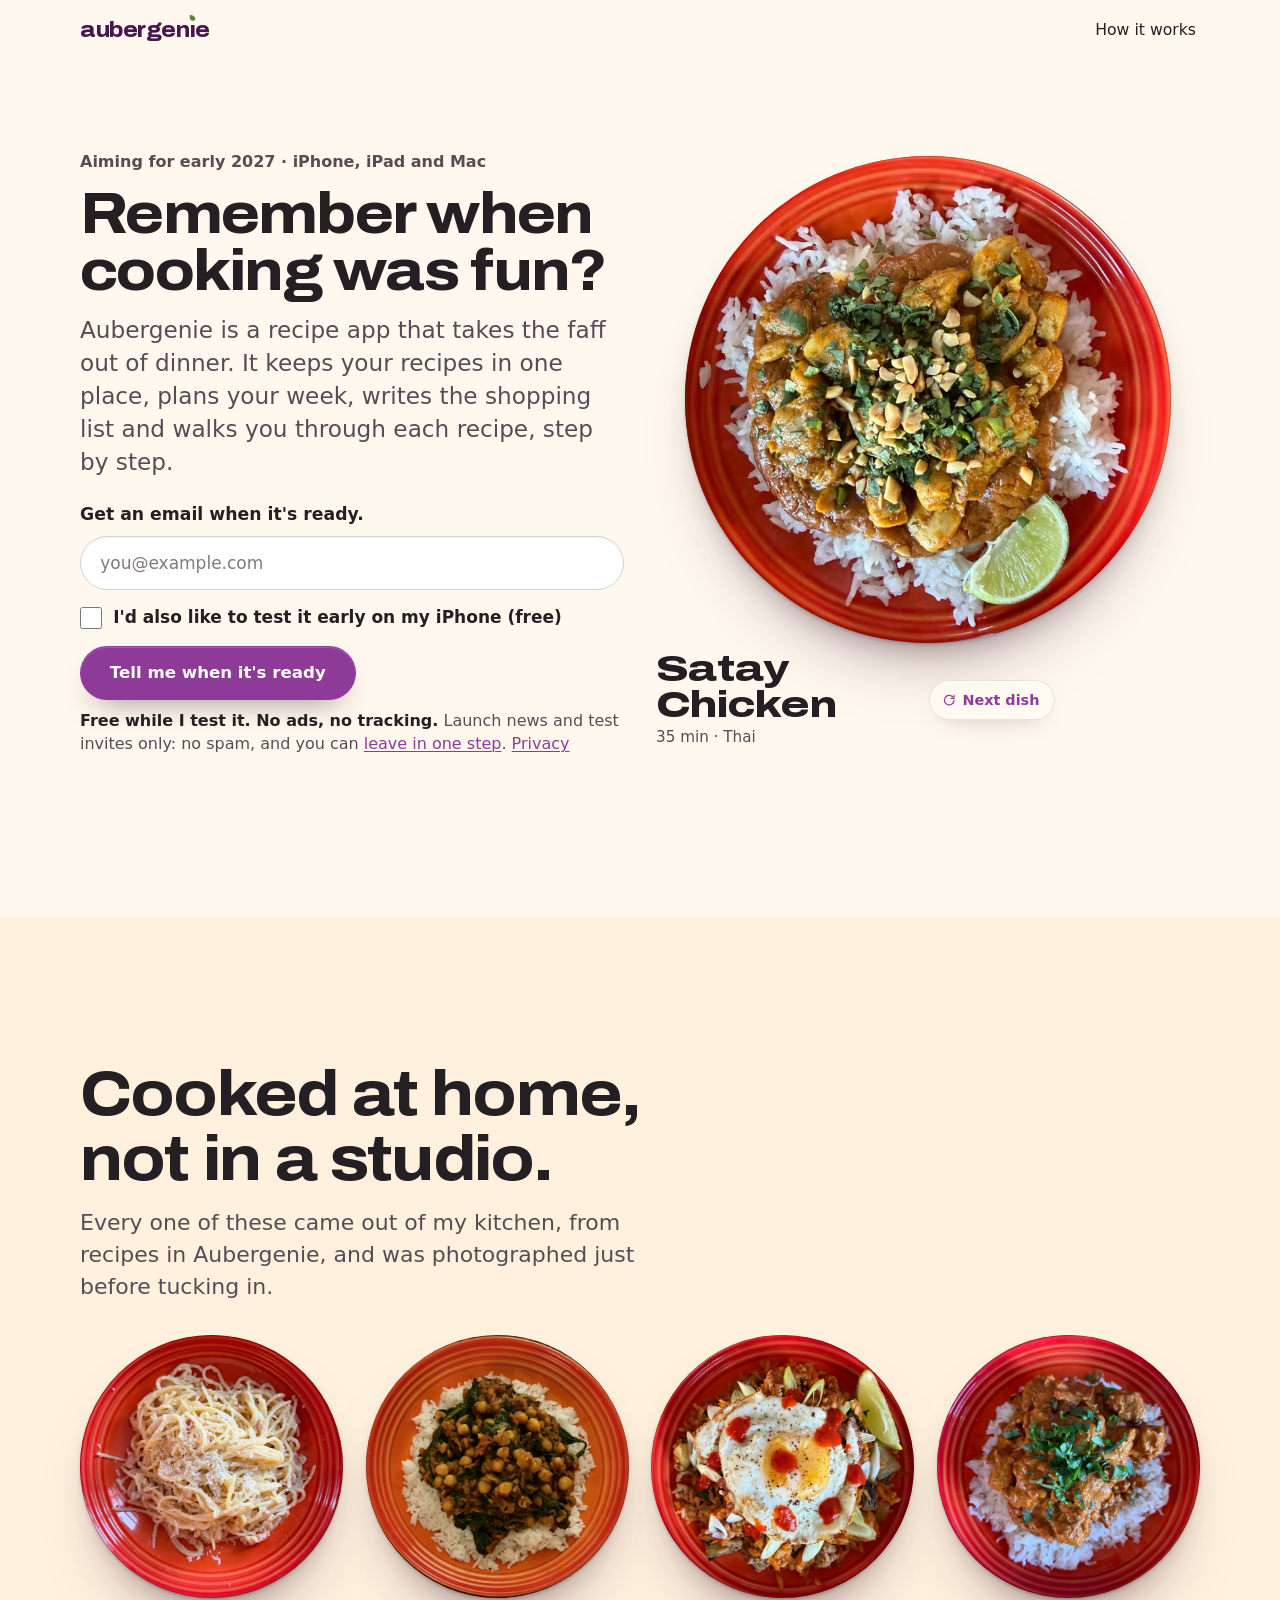
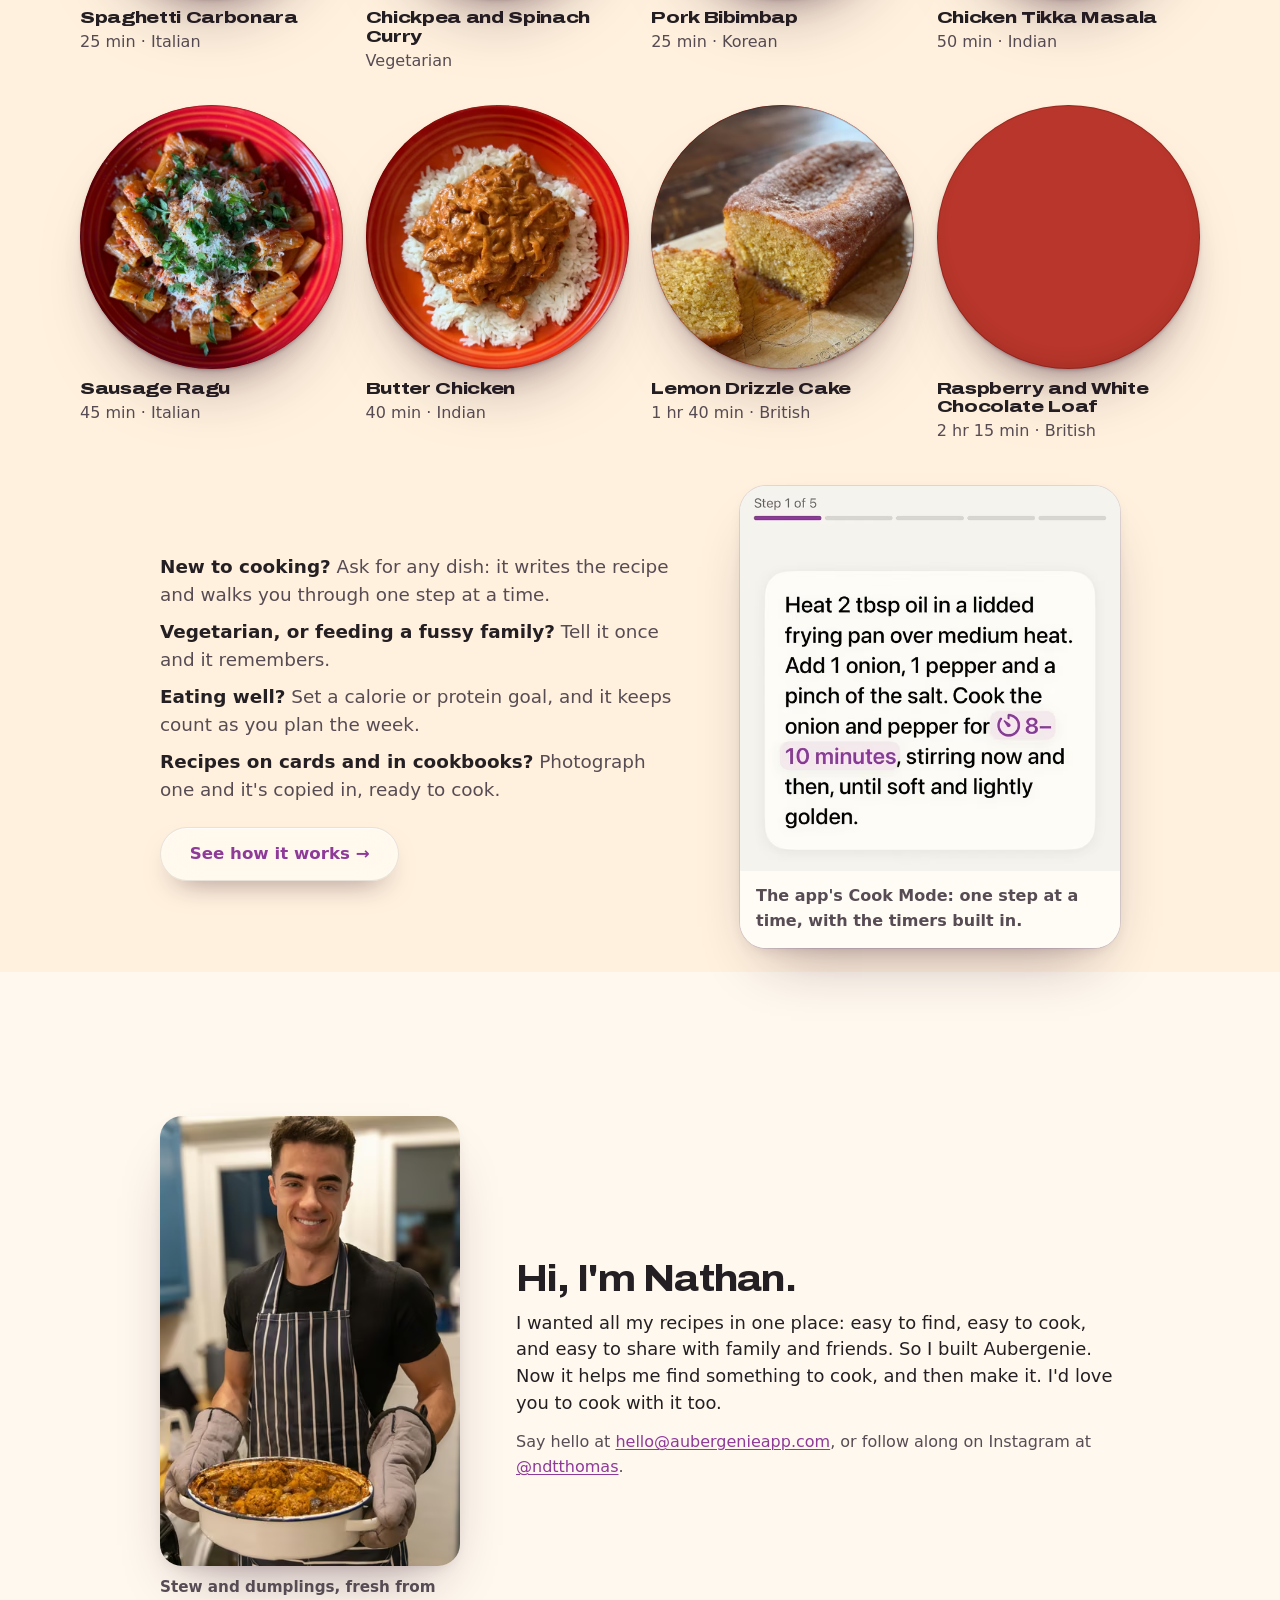
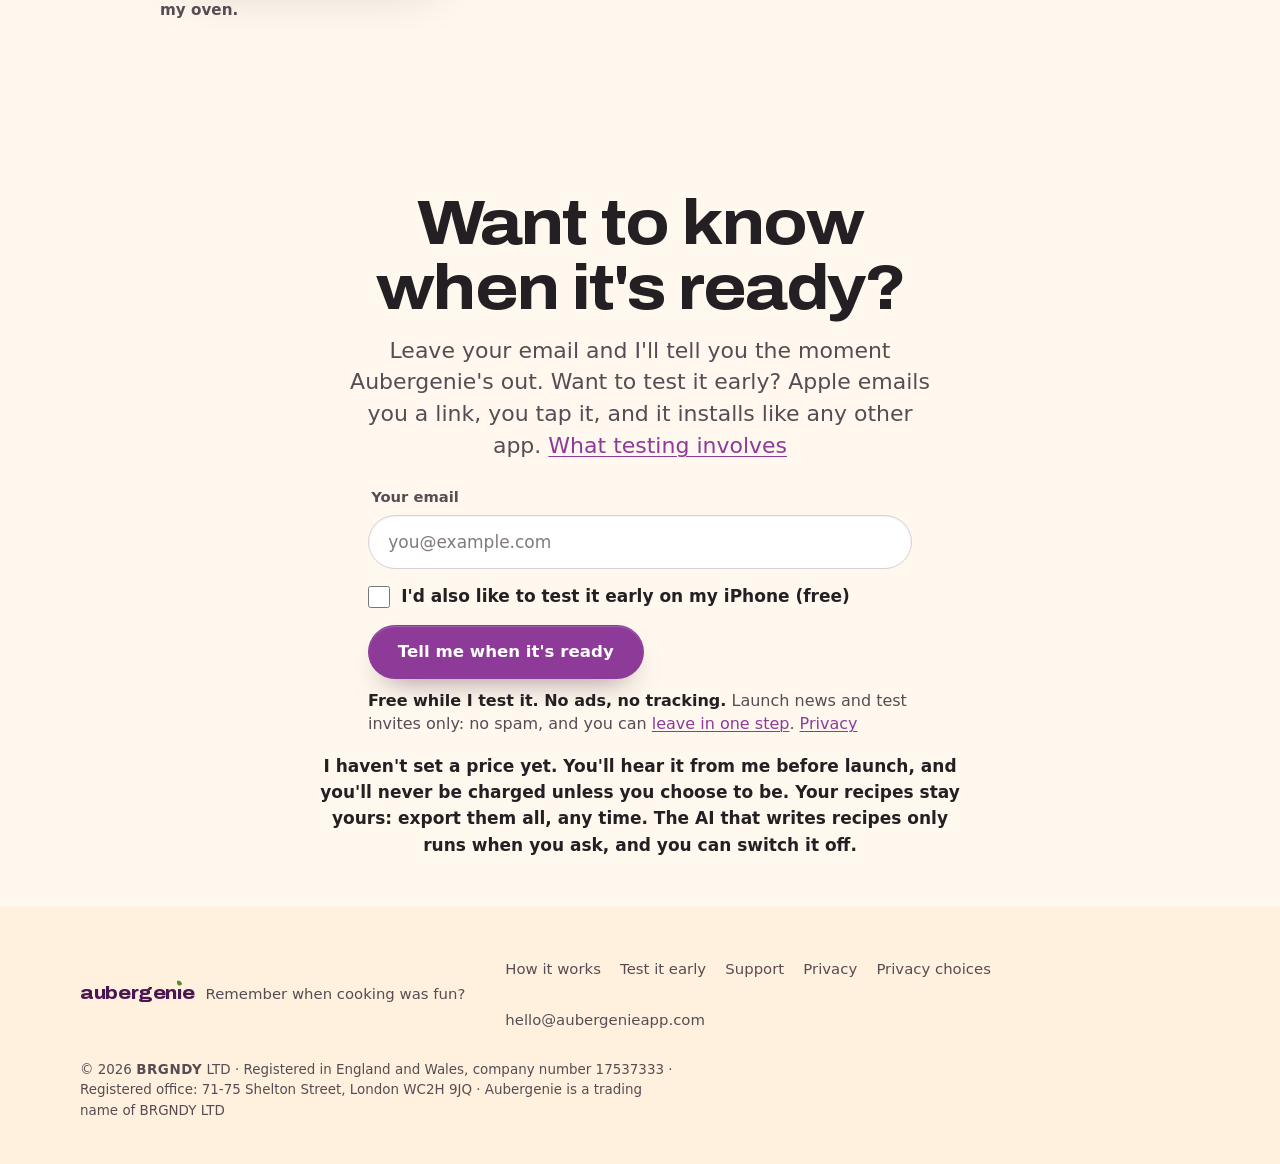
==== commit 4c7a407a: "Add a vegetarian dinner to the dish gallery Chickpea and Spinach Curry is now the second plate in th" ====
--- a/index.html
+++ b/index.html
@@ -28,7 +28,7 @@
 <link rel="manifest" href="/site.webmanifest">
 <link rel="preload" href="/static/fonts/archivo-variable-latin.woff2" as="font" type="font/woff2" crossorigin>
 <link rel="stylesheet" href="/static/css/site.css?v=f1d834fdd0">
-<link rel="stylesheet" href="/static/css/launch.css?v=41">
+<link rel="stylesheet" href="/static/css/launch.css?v=42">
 <script>(function(d){d.classList.add('js');try{d.classList.add(matchMedia('(prefers-reduced-motion: reduce)').matches?'still':'motion')}catch(e){d.classList.add('still')}setTimeout(function(){if(!d.classList.contains('js-ready')){d.classList.remove('motion');d.classList.add('still')}},4000)})(document.documentElement)</script>
 </head>
 <body class="page-home page-launch page-index">
@@ -108,6 +108,7 @@
     </header>
     <ul class="gallery reveal" tabindex="0" aria-label="Dishes cooked from recipes in Aubergenie">
 <li class="plate plate-small"><picture><source type="image/avif" srcset="/static/images/plate-spaghetti-carbonara-720.avif"><img src="/static/images/plate-spaghetti-carbonara-720.jpg" width="720" height="720" loading="lazy" decoding="async" alt="Spaghetti carbonara with grated cheese, on a red plate."></picture><p class="plate-name"><span class="dish">Spaghetti Carbonara</span><span class="facts">25 min · Italian</span></p></li>
+<li class="plate plate-small"><picture><source type="image/avif" srcset="/static/images/plate-chickpea-spinach-curry-720.avif"><img src="/static/images/plate-chickpea-spinach-curry-720.jpg" width="720" height="720" loading="lazy" decoding="async" alt="Chickpea and spinach curry on white rice, on a red plate."></picture><p class="plate-name"><span class="dish">Chickpea and Spinach Curry</span><span class="facts">Vegetarian</span></p></li>
 <li class="plate plate-small"><picture><source type="image/avif" srcset="/static/images/plate-bibimbap-720.avif"><img src="/static/images/plate-bibimbap-720.jpg" width="720" height="720" loading="lazy" decoding="async" alt="A Korean rice bowl with pork, vegetables and a fried egg with chilli sauce, on a red plate."></picture><p class="plate-name"><span class="dish">Pork Bibimbap</span><span class="facts">25 min · Korean</span></p></li>
 <li class="plate plate-small"><picture><source type="image/avif" srcset="/static/images/plate-chicken-tikka-masala-720.avif"><img src="/static/images/plate-chicken-tikka-masala-720.jpg" width="720" height="720" loading="lazy" decoding="async" alt="Chicken tikka masala on rice with coriander, on a red plate."></picture><p class="plate-name"><span class="dish">Chicken Tikka Masala</span><span class="facts">50 min · Indian</span></p></li>
 <li class="plate plate-small"><picture><source type="image/avif" srcset="/static/images/plate-ragu-720.avif"><img src="/static/images/plate-ragu-720.jpg" width="720" height="720" loading="lazy" decoding="async" alt="Rigatoni in a sausage ragu with parsley and grated Parmesan, on a red plate."></picture><p class="plate-name"><span class="dish">Sausage Ragu</span><span class="facts">45 min · Italian</span></p></li>
@@ -202,6 +203,6 @@
   </div>
 </footer>
 <script src="/static/js/site.js?v=5" defer></script>
-<script src="/static/js/signup.js?v=10" defer></script>
+<script src="/static/js/signup.js?v=11" defer></script>
 </body>
 </html>
--- a/static/css/launch.css
+++ b/static/css/launch.css
@@ -450,3 +450,13 @@
   .page-how .scene-tonight > .wrap { display: grid; grid-template-columns: minmax(0, 1fr) minmax(0, 1fr); gap: 3rem; align-items: center; }
   .page-how .scene-tonight .tonight-grid { margin-top: 0; }
 }
+
+/* ---- In-between widths (600 to 899px): narrow windows and tablets ---- */
+/* The homepage keeps the phone layout here (plate on top, copy below) instead of two columns, where the plate sat over the text. */
+@media (min-width: 600px) and (max-width: 899px) {
+  .page-index .hero-grid { grid-template-columns: minmax(0, 1fr); }
+  .page-index .hero-stage { height: 330px; }
+  .page-index .plate-hero { right: -40px; width: 372px; }
+  .page-index .hero-copy h1 { max-width: none; }
+  .page-index .hero-copy .signup { max-width: 34rem; }
+}
